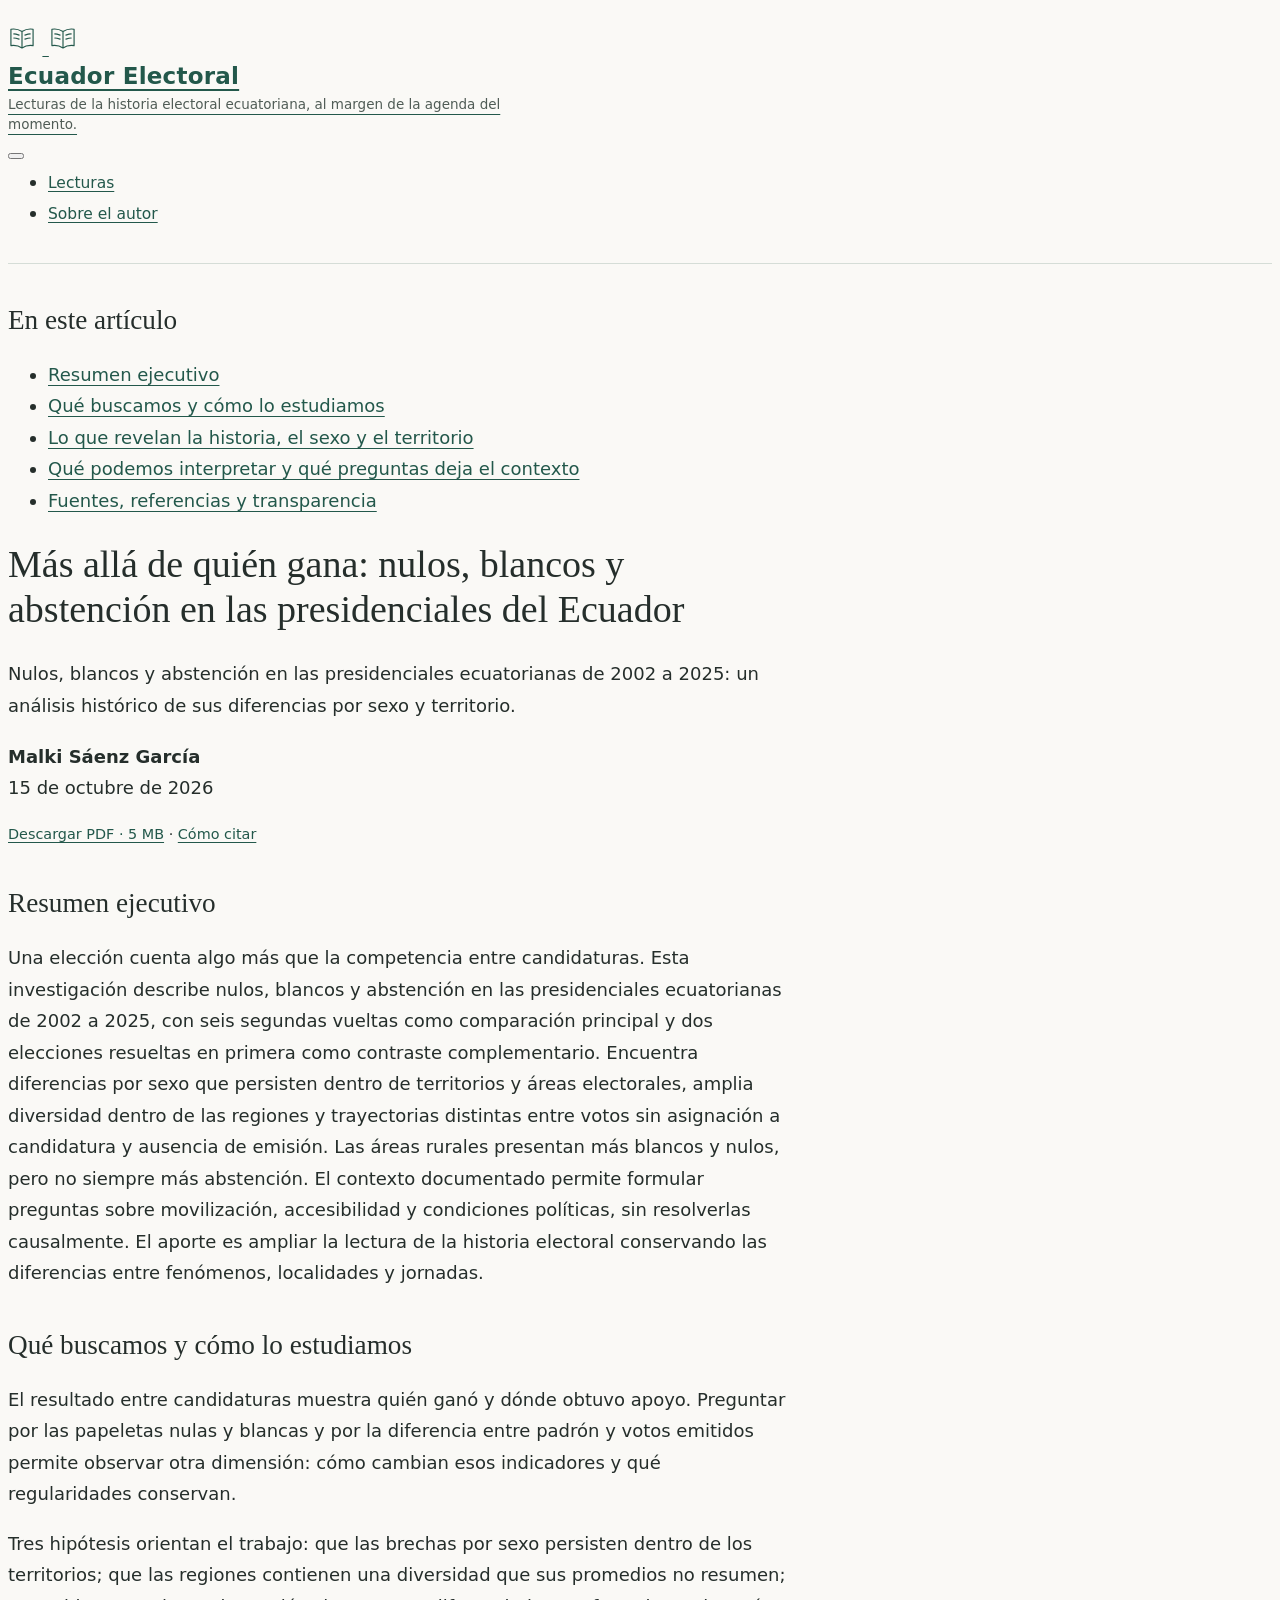
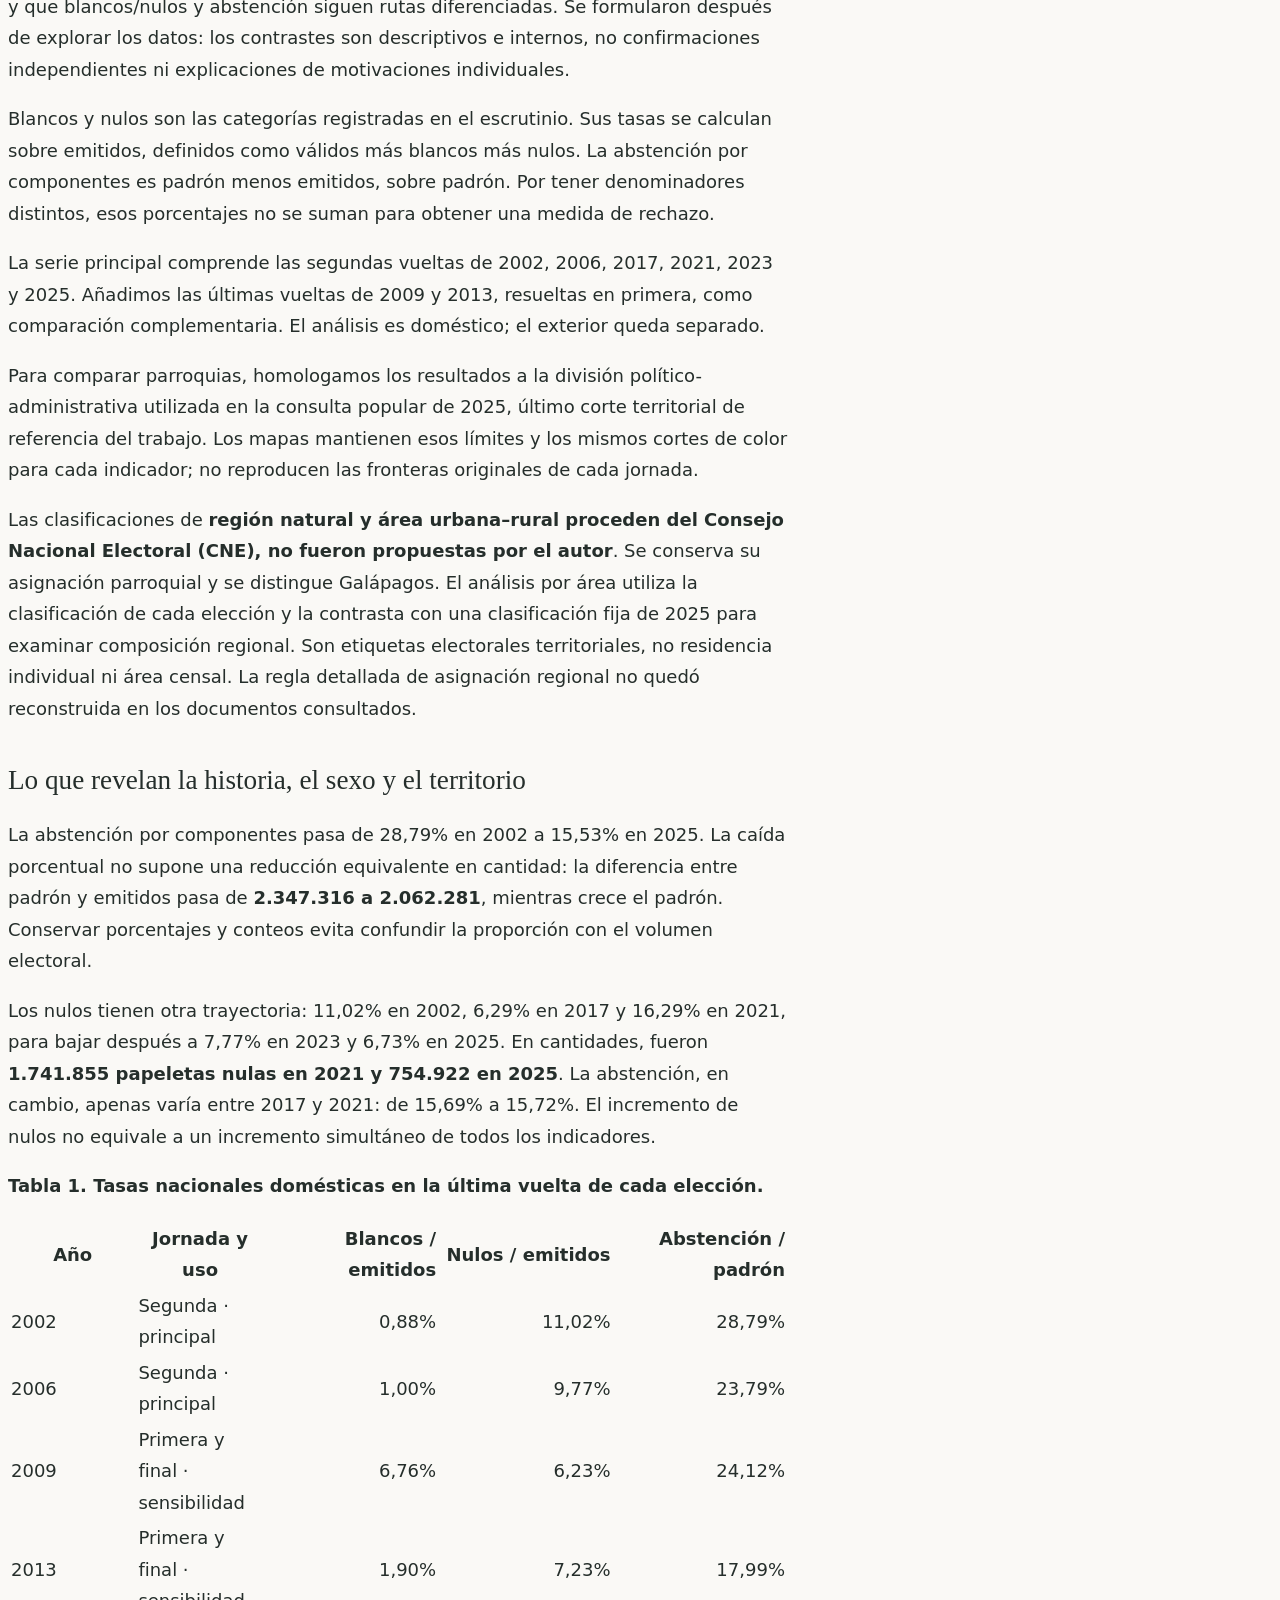
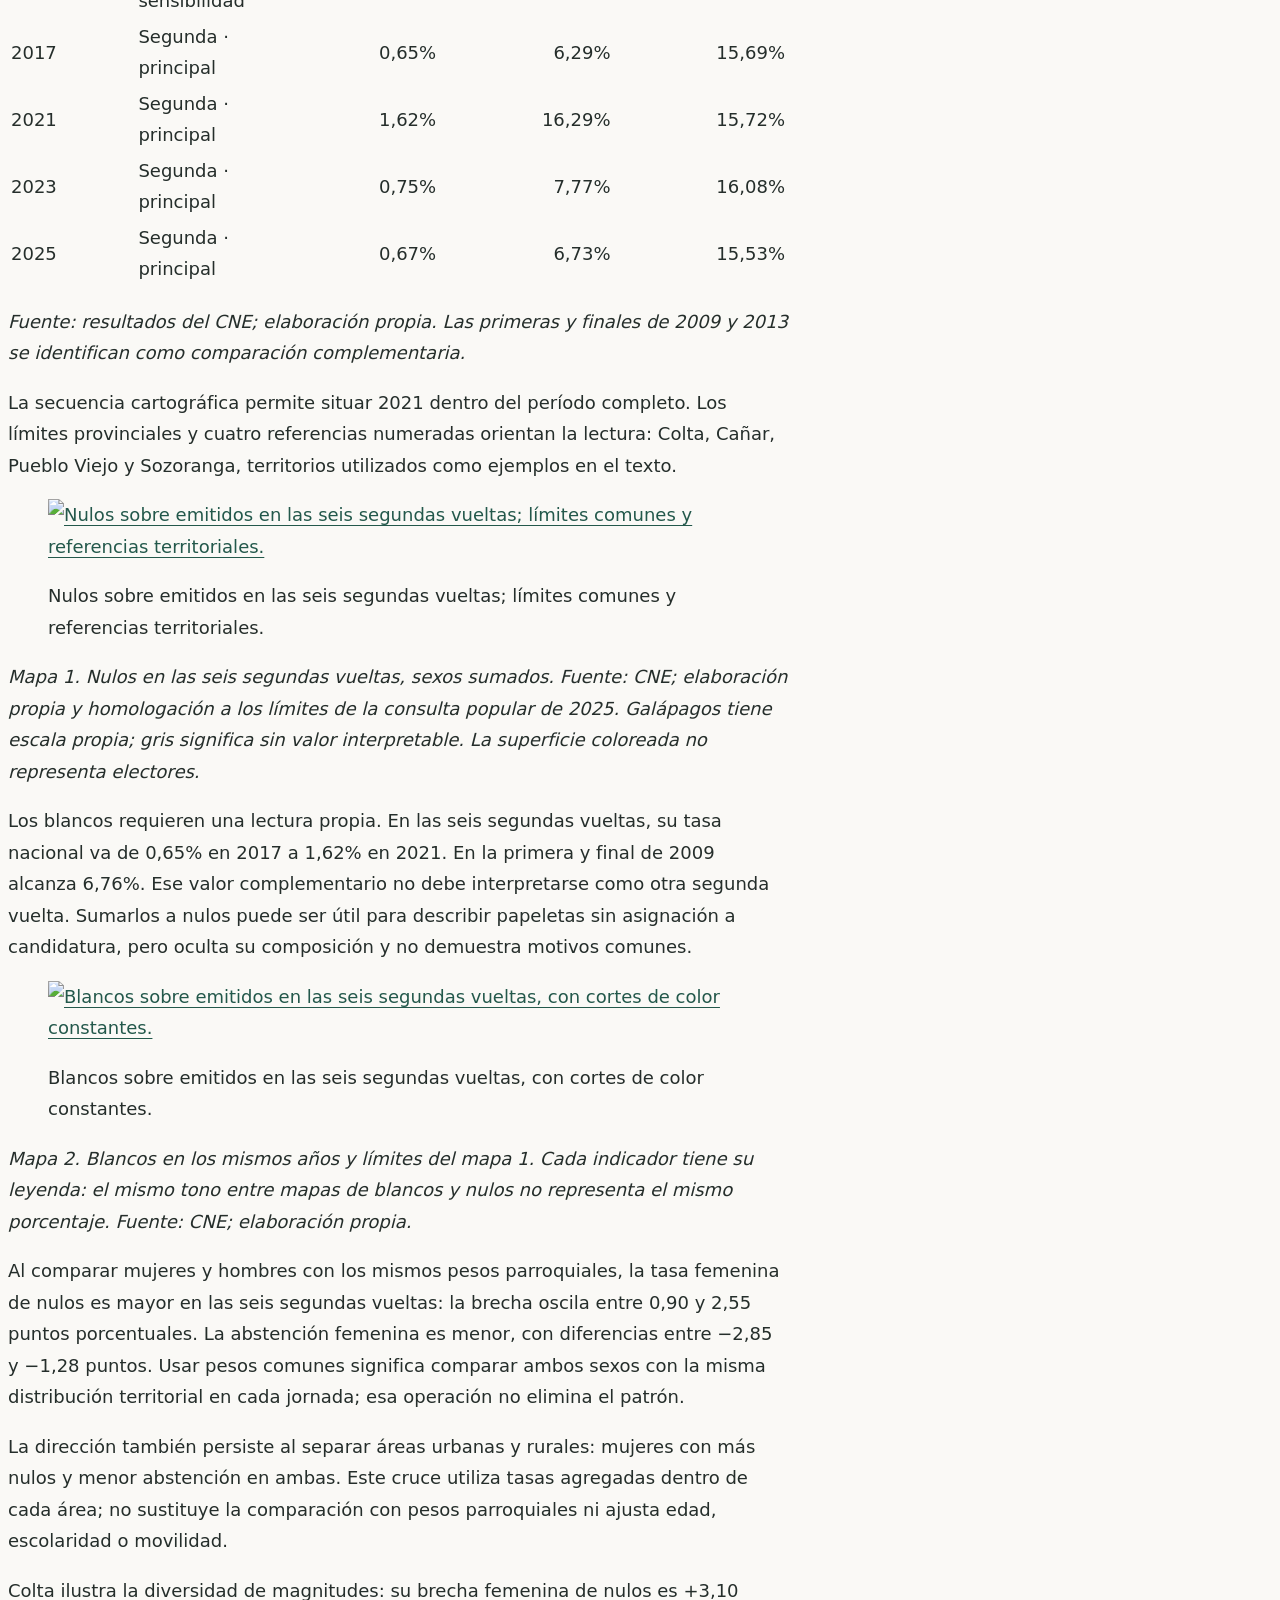
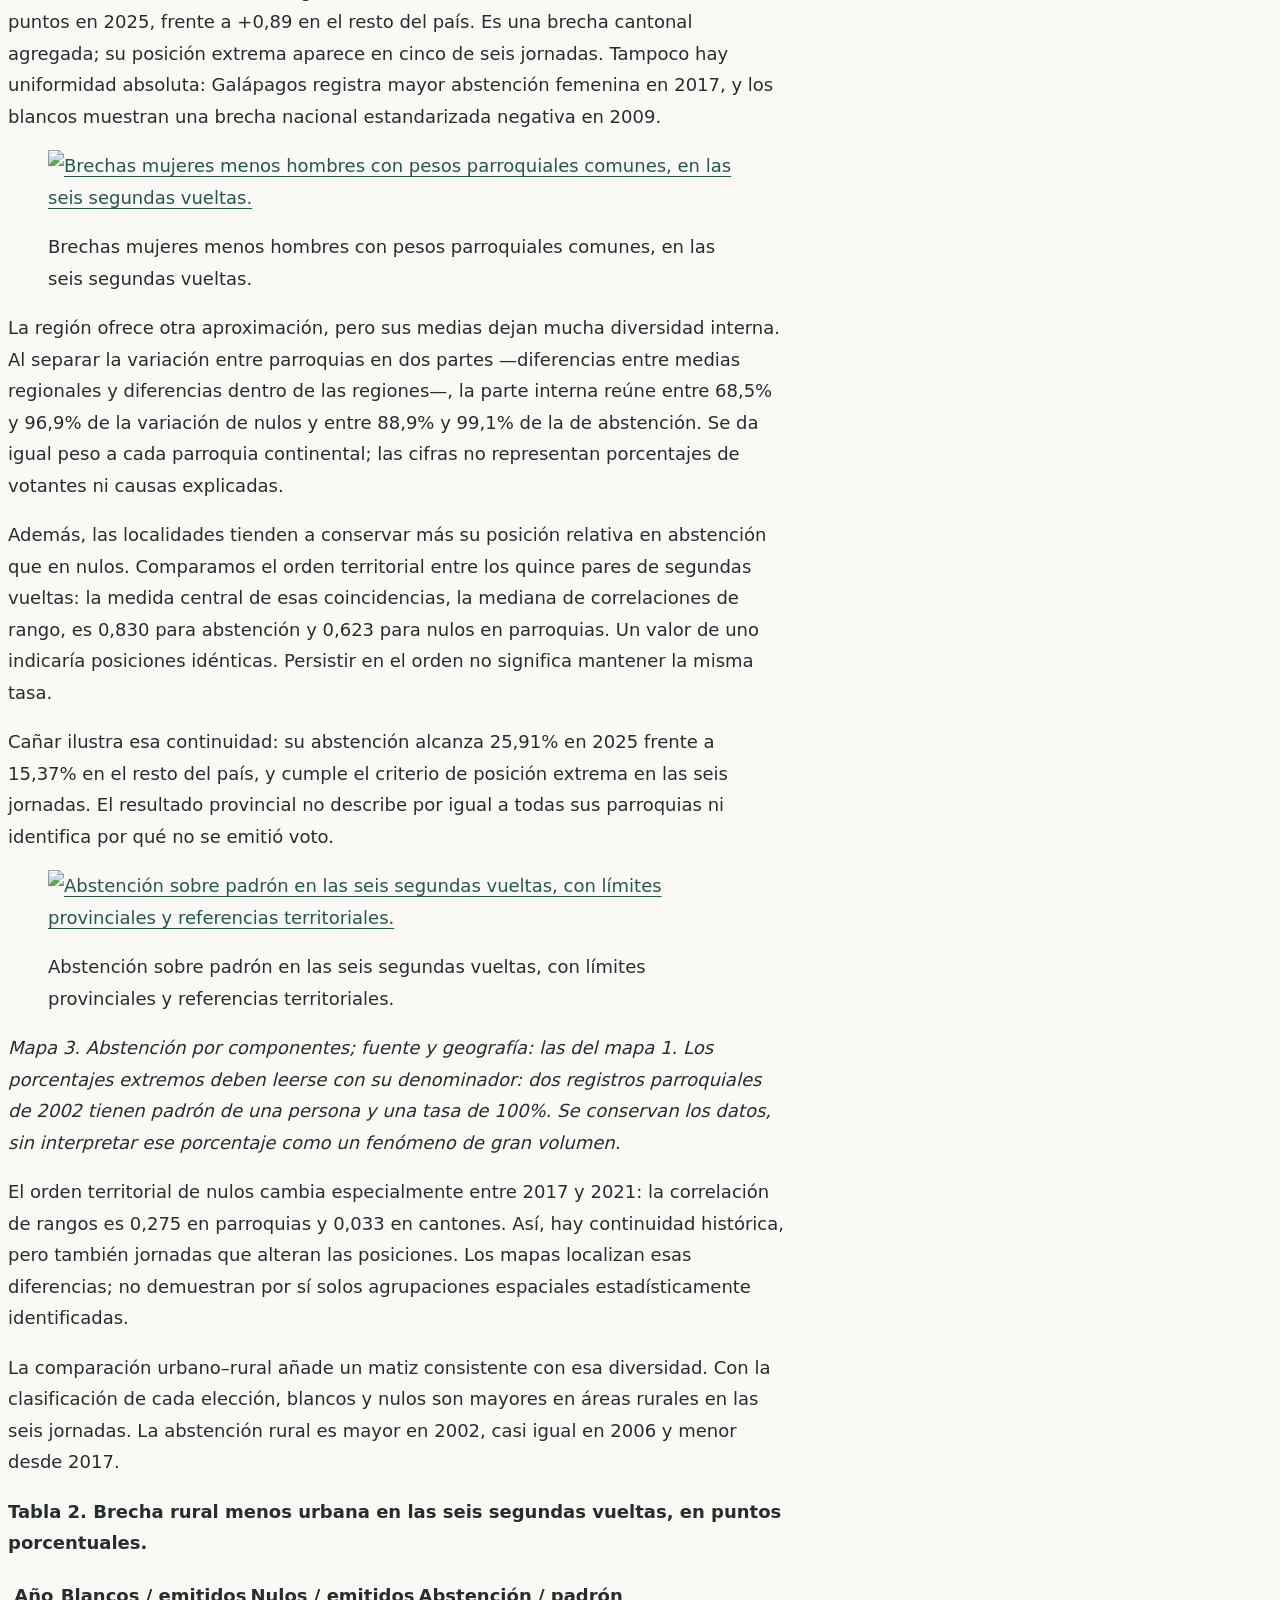
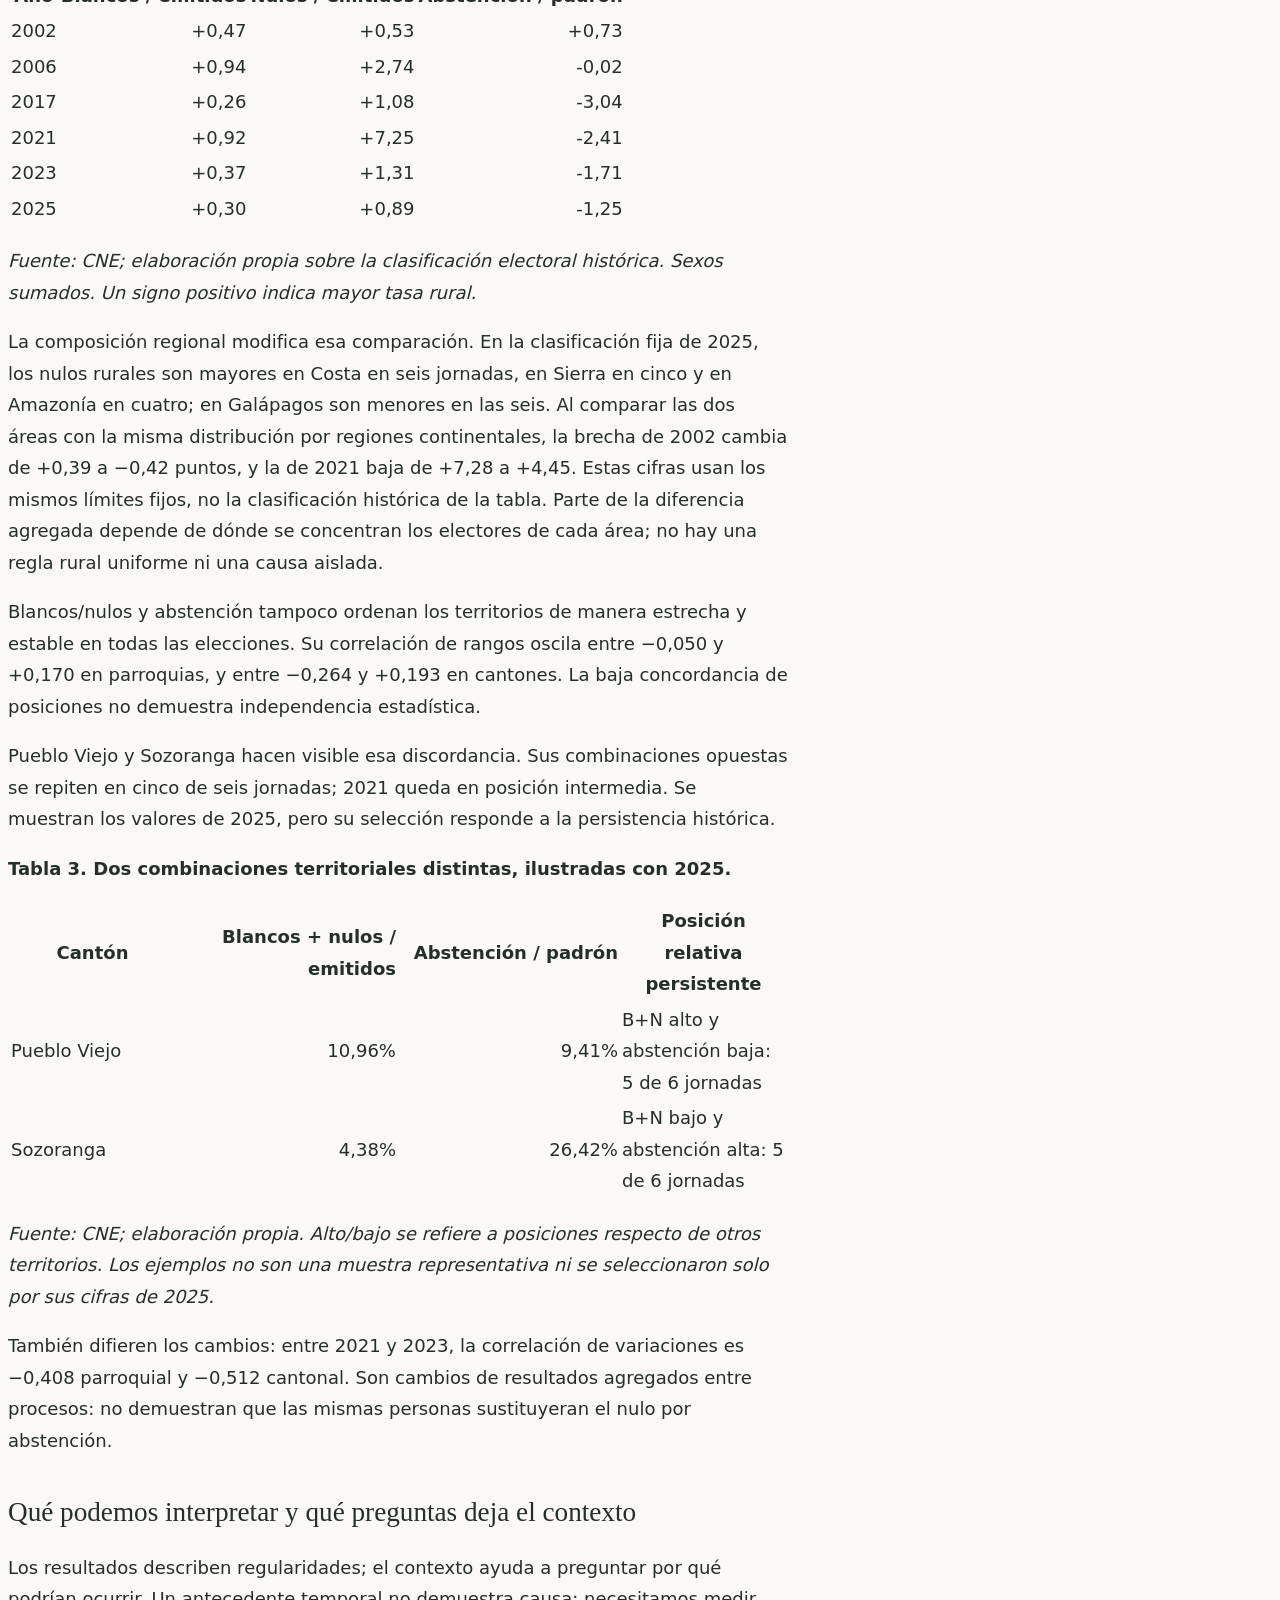
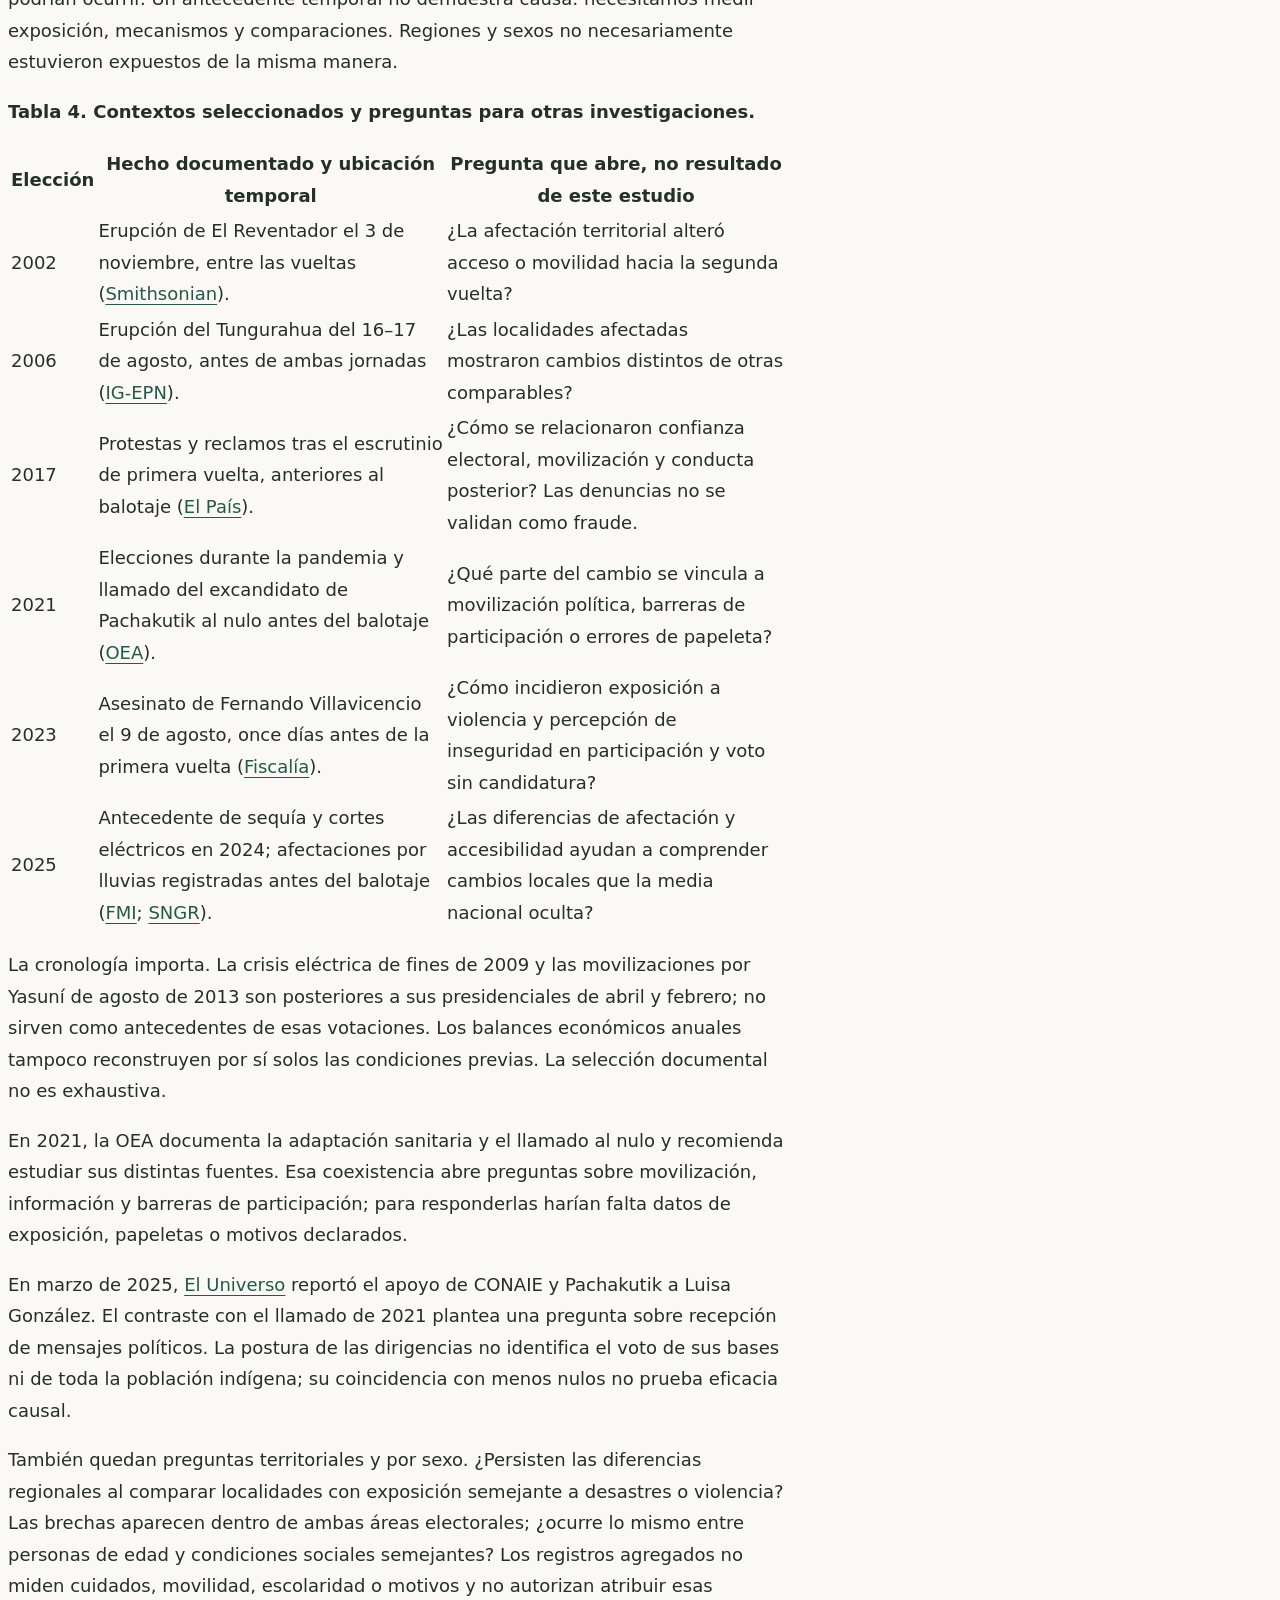
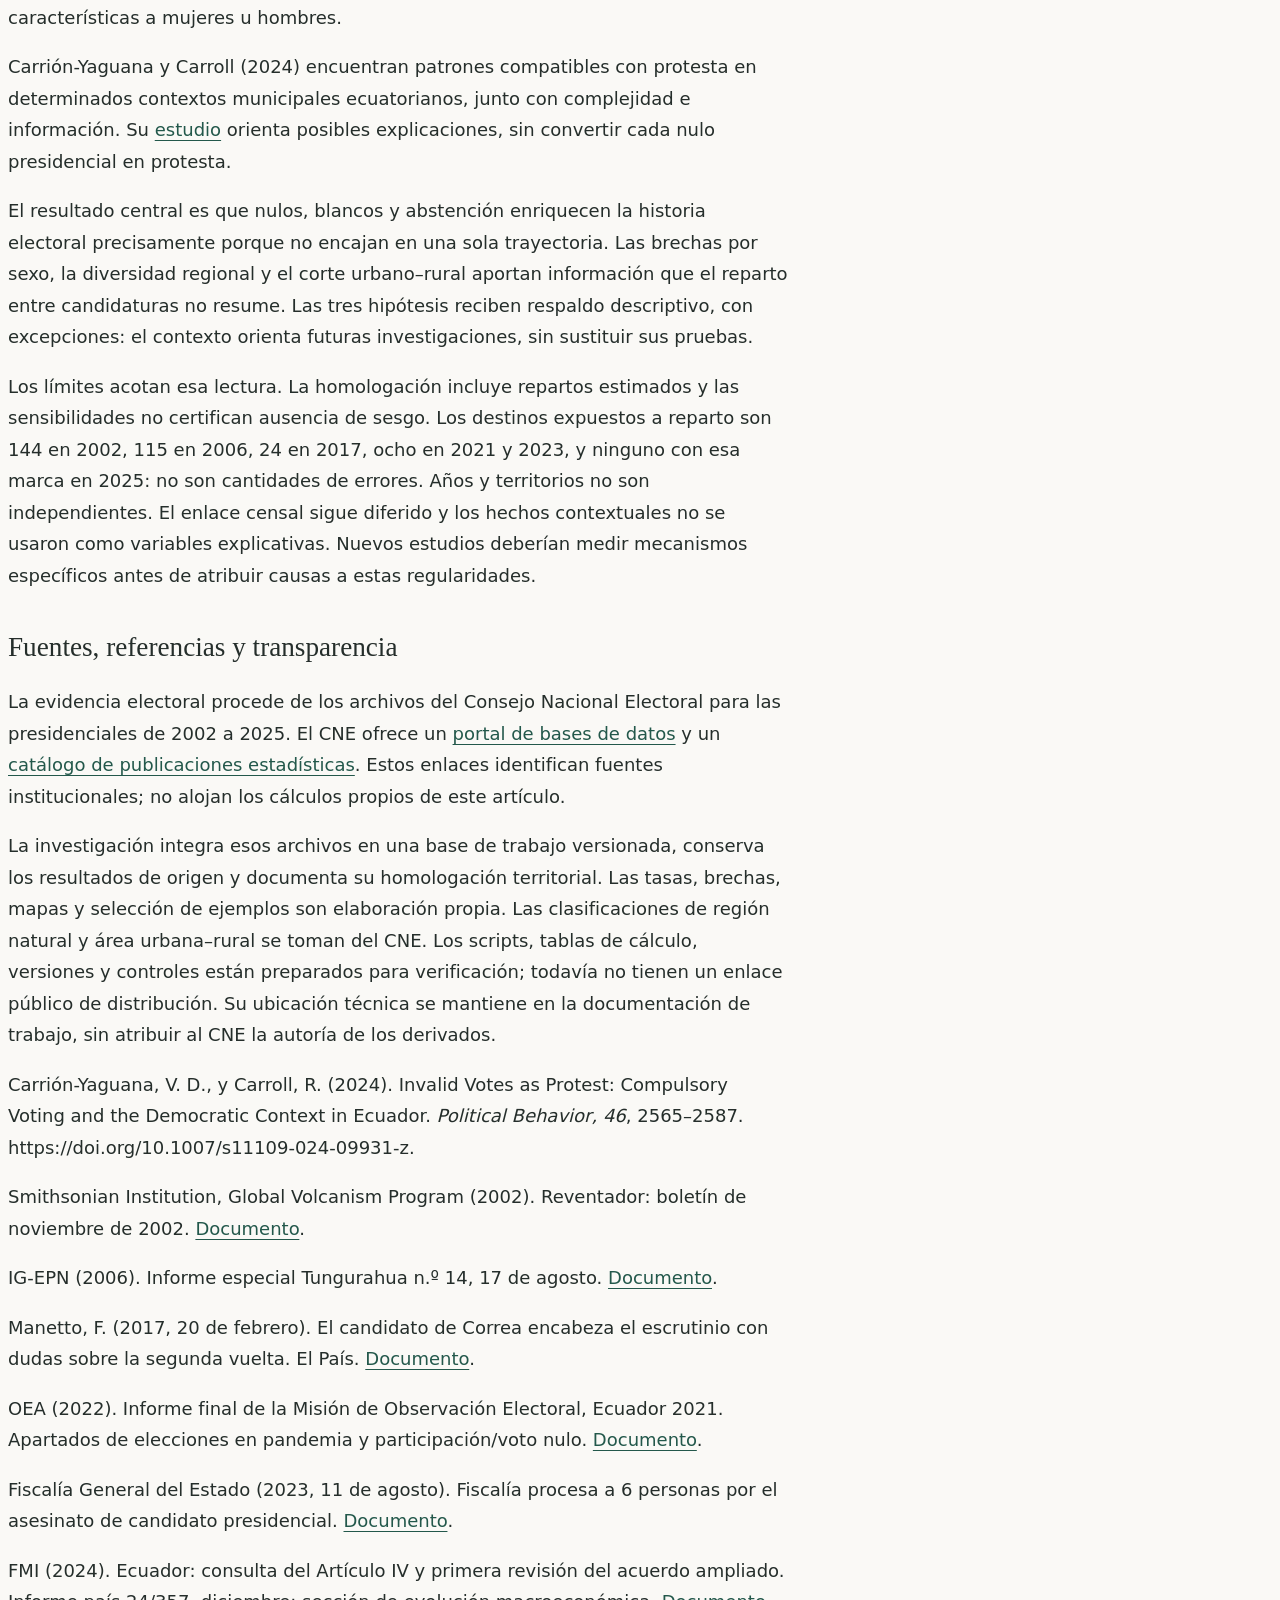
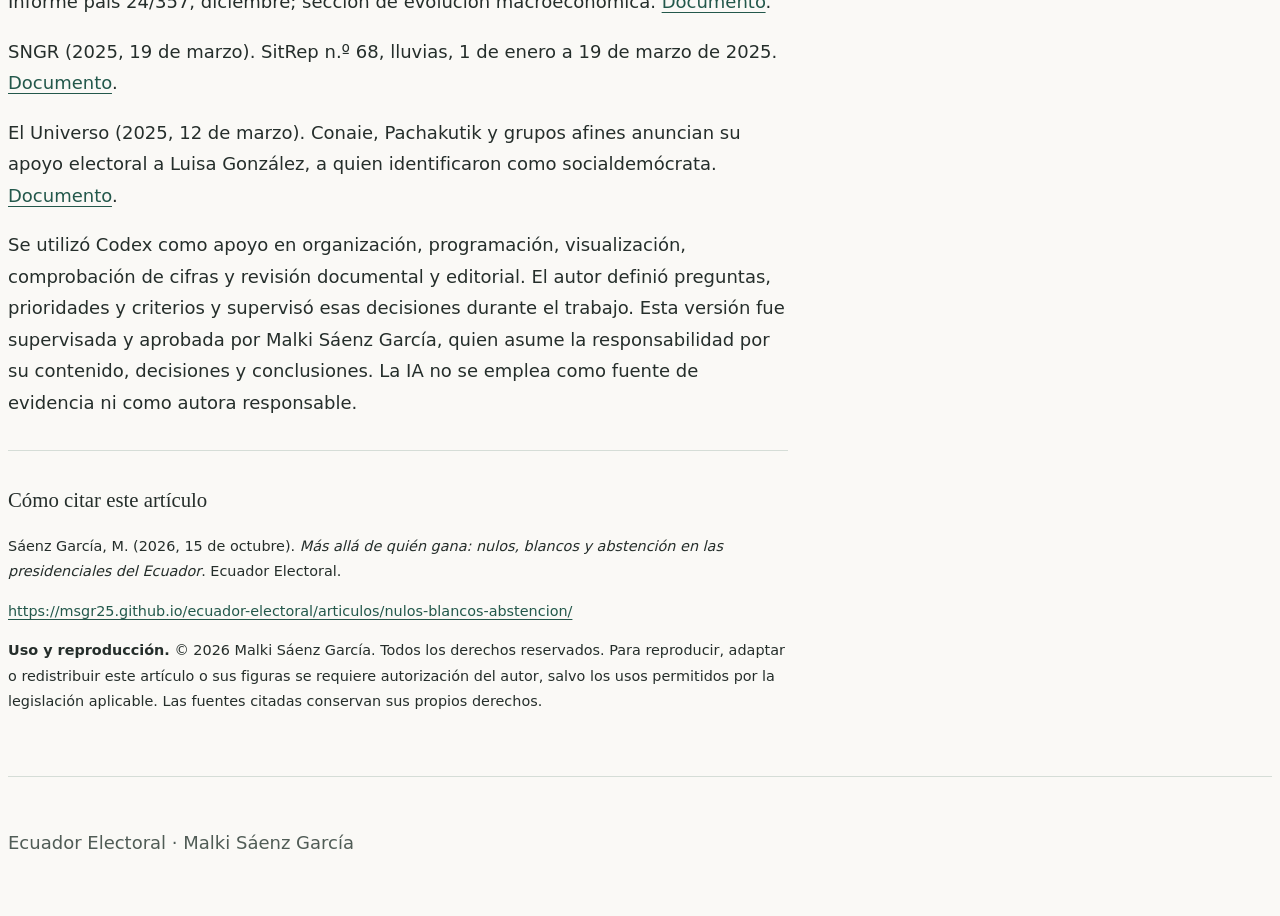
==== articulos/nulos-blancos-abstencion/index.html @ 844f5f0d "Add files via upload" ====
<!DOCTYPE html>
<html xmlns="http://www.w3.org/1999/xhtml" lang="es" xml:lang="es"><head>

<meta charset="utf-8">
<meta name="generator" content="quarto-1.10.18">

<meta name="viewport" content="width=device-width, initial-scale=1.0, user-scalable=yes">

<meta name="description" content="Nulos, blancos y abstención en las presidenciales ecuatorianas de 2002 a 2025: un análisis histórico de sus diferencias por sexo y territorio.">

<title>Más allá de quién gana: nulos, blancos y abstención en las presidenciales del Ecuador – Ecuador Electoral</title>
<style>
/* Default styles provided by pandoc.
** See https://pandoc.org/MANUAL.html#variables-for-html for config info.
*/
span.smallcaps{font-variant: small-caps;}
div.columns{display: flex; gap: 1.5em;}
div.column{flex: auto;}
@media screen {
div.columns{gap: min(4vw, 1.5em);}
div.column{overflow-x: auto;}
}
div.hanging-indent{margin-left: 1.5em; text-indent: -1.5em;}
ul.task-list{list-style: none;}
ul.task-list li input[type="checkbox"] {
  width: 0.8em;
  margin: 0 0.8em 0.2em -1em; /* quarto-specific, see https://github.com/quarto-dev/quarto-cli/issues/4556 */ 
  vertical-align: middle;
}
</style>


<script src="../../site_libs/quarto-nav/quarto-nav.js"></script>
<script src="../../site_libs/quarto-nav/headroom.min.js"></script>
<script src="../../site_libs/clipboard/clipboard.min.js"></script>
<script src="../../site_libs/quarto-html/quarto.js" type="module"></script>
<script src="../../site_libs/quarto-html/tabsets/tabsets.js" type="module"></script>
<script src="../../site_libs/quarto-html/popper.min.js"></script>
<script src="../../site_libs/quarto-html/tippy.umd.min.js"></script>
<script src="../../site_libs/quarto-html/anchor.min.js"></script>
<link href="../../site_libs/quarto-html/tippy.css" rel="stylesheet">
<link href="../../site_libs/quarto-html/quarto-syntax-highlighting-64a204ab8560d761af7679ceaba22944.css" rel="stylesheet" id="quarto-text-highlighting-styles">
<script src="../../site_libs/bootstrap/bootstrap.min.js"></script>
<link href="../../site_libs/bootstrap/bootstrap-icons.css" rel="stylesheet">
<link href="../../site_libs/bootstrap/bootstrap-bf55c61db8fc2e05fc0836da2161ec84.min.css" rel="stylesheet" append-hash="true" id="quarto-bootstrap" data-mode="light">
<script src="../../site_libs/quarto-contrib/glightbox/glightbox.min.js"></script>
<link href="../../site_libs/quarto-contrib/glightbox/glightbox.min.css" rel="stylesheet">
<link href="../../site_libs/quarto-contrib/glightbox/lightbox.css" rel="stylesheet">
<script id="quarto-search-options" type="application/json">{
  "language": {
    "search-no-results-text": "No se han encontrado resultados",
    "search-matching-documents-text": "documentos encontrados",
    "search-copy-link-title": "Copiar el enlace en la búsqueda",
    "search-hide-matches-text": "Ocultar resultados adicionales",
    "search-more-match-text": "resultado adicional en este documento",
    "search-more-matches-text": "resultados adicionales en este documento",
    "search-clear-button-title": "Borrar",
    "search-text-placeholder": "",
    "search-detached-cancel-button-title": "Cancelar",
    "search-submit-button-title": "Enviar",
    "search-label": "Buscar"
  }
}</script>


<link rel="stylesheet" href="../../estilos.css">
<meta property="og:title" content="Más allá de quién gana: nulos, blancos y abstención en las presidenciales del Ecuador – Ecuador Electoral">
<meta property="og:description" content="Nulos, blancos y abstención en las presidenciales ecuatorianas de 2002 a 2025: un análisis histórico de sus diferencias por sexo y territorio.">
<meta property="og:image" content="https://msgr25.github.io/ecuador-electoral//assets/articulo-nulos-blancos-abstencion.png">
<meta property="og:site_name" content="Ecuador Electoral">
<meta property="og:image:height" content="630">
<meta property="og:image:width" content="1200">
<meta property="og:image:alt" content="Más allá de quién gana: nulos, blancos y abstención en las presidenciales del Ecuador. Malki Sáenz García, 15 de octubre de 2026.">
<meta name="twitter:title" content="Más allá de quién gana: nulos, blancos y abstención en las presidenciales del Ecuador – Ecuador Electoral">
<meta name="twitter:description" content="Nulos, blancos y abstención en las presidenciales ecuatorianas de 2002 a 2025: un análisis histórico de sus diferencias por sexo y territorio.">
<meta name="twitter:image" content="https://msgr25.github.io/ecuador-electoral//assets/articulo-nulos-blancos-abstencion.png">
<meta name="twitter:image-height" content="630">
<meta name="twitter:image-width" content="1200">
<meta name="twitter:image:alt" content="Más allá de quién gana: nulos, blancos y abstención en las presidenciales del Ecuador. Malki Sáenz García, 15 de octubre de 2026.">
<meta name="twitter:card" content="summary_large_image">
</head>

<body class="nav-fixed articulo-electoral quarto-light">

<div id="quarto-search-results"></div>
  <header id="quarto-header" class="headroom fixed-top">
    <nav class="navbar navbar-expand-lg " data-bs-theme="dark">
      <div class="navbar-container container-fluid">
      <div class="navbar-brand-container mx-auto">
    <a href="../../index.html" class="navbar-brand navbar-brand-logo">
    <img src="../../assets/simbolo-paginas.svg" alt="Páginas abiertas" class="navbar-logo light-content">
    <img src="../../assets/simbolo-paginas.svg" alt="Páginas abiertas" class="navbar-logo dark-content">
    </a>
    <a class="navbar-brand" href="../../index.html">
    <span class="navbar-title">Ecuador Electoral<span class="lema-sitio">Lecturas de la historia electoral ecuatoriana, al margen de la agenda del momento.</span></span>
    </a>
  </div>
          <button class="navbar-toggler" type="button" data-bs-toggle="collapse" data-bs-target="#navbarCollapse" aria-controls="navbarCollapse" role="menu" aria-expanded="false" aria-label="Navegación de palanca" onclick="if (window.quartoToggleHeadroom) { window.quartoToggleHeadroom(); }">
  <span class="navbar-toggler-icon"></span>
</button>
          <div class="collapse navbar-collapse" id="navbarCollapse">
            <ul class="navbar-nav navbar-nav-scroll ms-auto">
  <li class="nav-item">
    <a class="nav-link" href="../../index.html"> 
<span class="menu-text">Lecturas</span></a>
  </li>  
  <li class="nav-item">
    <a class="nav-link" href="../../sobre.html"> 
<span class="menu-text">Sobre el autor</span></a>
  </li>  
</ul>
          </div> <!-- /navcollapse -->
            <div class="quarto-navbar-tools">
</div>
      </div> <!-- /container-fluid -->
    </nav>
</header>
<!-- content -->
<div id="quarto-content" class="quarto-container page-columns page-rows-contents page-layout-article page-navbar">
<!-- sidebar -->
<!-- margin-sidebar -->
    <div id="quarto-margin-sidebar" class="sidebar margin-sidebar">
        <nav id="TOC" role="doc-toc" class="toc-active">
    <h2 id="toc-title">En este artículo</h2>
   
  <ul>
  <li><a href="#resumen-ejecutivo" id="toc-resumen-ejecutivo" class="nav-link active" data-scroll-target="#resumen-ejecutivo">Resumen ejecutivo</a></li>
  <li><a href="#qué-buscamos-y-cómo-lo-estudiamos" id="toc-qué-buscamos-y-cómo-lo-estudiamos" class="nav-link" data-scroll-target="#qué-buscamos-y-cómo-lo-estudiamos">Qué buscamos y cómo lo estudiamos</a></li>
  <li><a href="#lo-que-revelan-la-historia-el-sexo-y-el-territorio" id="toc-lo-que-revelan-la-historia-el-sexo-y-el-territorio" class="nav-link" data-scroll-target="#lo-que-revelan-la-historia-el-sexo-y-el-territorio">Lo que revelan la historia, el sexo y el territorio</a></li>
  <li><a href="#qué-podemos-interpretar-y-qué-preguntas-deja-el-contexto" id="toc-qué-podemos-interpretar-y-qué-preguntas-deja-el-contexto" class="nav-link" data-scroll-target="#qué-podemos-interpretar-y-qué-preguntas-deja-el-contexto">Qué podemos interpretar y qué preguntas deja el contexto</a></li>
  <li><a href="#fuentes-referencias-y-transparencia" id="toc-fuentes-referencias-y-transparencia" class="nav-link" data-scroll-target="#fuentes-referencias-y-transparencia">Fuentes, referencias y transparencia</a></li>
  </ul>
</nav>
    </div>
<!-- main -->
<main class="content" id="quarto-document-content">

<header id="title-block-header" class="quarto-title-block default">
<div class="quarto-title">
<h1 class="title">Más allá de quién gana: nulos, blancos y abstención en las presidenciales del Ecuador</h1>
</div>

<div>
  <div class="description">
    Nulos, blancos y abstención en las presidenciales ecuatorianas de 2002 a 2025: un análisis histórico de sus diferencias por sexo y territorio.
  </div>
</div>


<div class="quarto-title-meta">

    
  
    
  </div>
  


</header>


<p><strong>Malki Sáenz García</strong><br>
15 de octubre de 2026</p>
<div class="herramientas-lectura">
<p><a href="Articulo_Malki_Saenz_Garcia_2026.pdf" download="Articulo_Malki_Saenz_Garcia_2026.pdf">Descargar PDF · 5 MB</a> · <a href="#como-citar">Cómo citar</a></p>
</div>
<section id="resumen-ejecutivo" class="level2">
<h2 class="anchored" data-anchor-id="resumen-ejecutivo">Resumen ejecutivo</h2>
<p>Una elección cuenta algo más que la competencia entre candidaturas. Esta investigación describe nulos, blancos y abstención en las presidenciales ecuatorianas de 2002 a 2025, con seis segundas vueltas como comparación principal y dos elecciones resueltas en primera como contraste complementario. Encuentra diferencias por sexo que persisten dentro de territorios y áreas electorales, amplia diversidad dentro de las regiones y trayectorias distintas entre votos sin asignación a candidatura y ausencia de emisión. Las áreas rurales presentan más blancos y nulos, pero no siempre más abstención. El contexto documentado permite formular preguntas sobre movilización, accesibilidad y condiciones políticas, sin resolverlas causalmente. El aporte es ampliar la lectura de la historia electoral conservando las diferencias entre fenómenos, localidades y jornadas.</p>
</section>
<section id="qué-buscamos-y-cómo-lo-estudiamos" class="level2">
<h2 class="anchored" data-anchor-id="qué-buscamos-y-cómo-lo-estudiamos">Qué buscamos y cómo lo estudiamos</h2>
<p>El resultado entre candidaturas muestra quién ganó y dónde obtuvo apoyo. Preguntar por las papeletas nulas y blancas y por la diferencia entre padrón y votos emitidos permite observar otra dimensión: cómo cambian esos indicadores y qué regularidades conservan.</p>
<p>Tres hipótesis orientan el trabajo: que las brechas por sexo persisten dentro de los territorios; que las regiones contienen una diversidad que sus promedios no resumen; y que blancos/nulos y abstención siguen rutas diferenciadas. Se formularon después de explorar los datos: los contrastes son descriptivos e internos, no confirmaciones independientes ni explicaciones de motivaciones individuales.</p>
<p>Blancos y nulos son las categorías registradas en el escrutinio. Sus tasas se calculan sobre emitidos, definidos como válidos más blancos más nulos. La abstención por componentes es padrón menos emitidos, sobre padrón. Por tener denominadores distintos, esos porcentajes no se suman para obtener una medida de rechazo.</p>
<p>La serie principal comprende las segundas vueltas de 2002, 2006, 2017, 2021, 2023 y 2025. Añadimos las últimas vueltas de 2009 y 2013, resueltas en primera, como comparación complementaria. El análisis es doméstico; el exterior queda separado.</p>
<p>Para comparar parroquias, homologamos los resultados a la división político-administrativa utilizada en la consulta popular de 2025, último corte territorial de referencia del trabajo. Los mapas mantienen esos límites y los mismos cortes de color para cada indicador; no reproducen las fronteras originales de cada jornada.</p>
<p>Las clasificaciones de <strong>región natural y área urbana–rural proceden del Consejo Nacional Electoral (CNE), no fueron propuestas por el autor</strong>. Se conserva su asignación parroquial y se distingue Galápagos. El análisis por área utiliza la clasificación de cada elección y la contrasta con una clasificación fija de 2025 para examinar composición regional. Son etiquetas electorales territoriales, no residencia individual ni área censal. La regla detallada de asignación regional no quedó reconstruida en los documentos consultados.</p>
</section>
<section id="lo-que-revelan-la-historia-el-sexo-y-el-territorio" class="level2">
<h2 class="anchored" data-anchor-id="lo-que-revelan-la-historia-el-sexo-y-el-territorio">Lo que revelan la historia, el sexo y el territorio</h2>
<p>La abstención por componentes pasa de 28,79% en 2002 a 15,53% en 2025. La caída porcentual no supone una reducción equivalente en cantidad: la diferencia entre padrón y emitidos pasa de <strong>2.347.316 a 2.062.281</strong>, mientras crece el padrón. Conservar porcentajes y conteos evita confundir la proporción con el volumen electoral.</p>
<p>Los nulos tienen otra trayectoria: 11,02% en 2002, 6,29% en 2017 y 16,29% en 2021, para bajar después a 7,77% en 2023 y 6,73% en 2025. En cantidades, fueron <strong>1.741.855 papeletas nulas en 2021 y 754.922 en 2025</strong>. La abstención, en cambio, apenas varía entre 2017 y 2021: de 15,69% a 15,72%. El incremento de nulos no equivale a un incremento simultáneo de todos los indicadores.</p>
<p><strong>Tabla 1. Tasas nacionales domésticas en la última vuelta de cada elección.</strong></p>
<table class="caption-top table">
<colgroup>
<col style="width: 16%">
<col style="width: 16%">
<col style="width: 22%">
<col style="width: 22%">
<col style="width: 22%">
</colgroup>
<thead>
<tr class="header">
<th>Año</th>
<th>Jornada y uso</th>
<th style="text-align: right;">Blancos / emitidos</th>
<th style="text-align: right;">Nulos / emitidos</th>
<th style="text-align: right;">Abstención / padrón</th>
</tr>
</thead>
<tbody>
<tr class="odd">
<td>2002</td>
<td>Segunda · principal</td>
<td style="text-align: right;">0,88%</td>
<td style="text-align: right;">11,02%</td>
<td style="text-align: right;">28,79%</td>
</tr>
<tr class="even">
<td>2006</td>
<td>Segunda · principal</td>
<td style="text-align: right;">1,00%</td>
<td style="text-align: right;">9,77%</td>
<td style="text-align: right;">23,79%</td>
</tr>
<tr class="odd">
<td>2009</td>
<td>Primera y final · sensibilidad</td>
<td style="text-align: right;">6,76%</td>
<td style="text-align: right;">6,23%</td>
<td style="text-align: right;">24,12%</td>
</tr>
<tr class="even">
<td>2013</td>
<td>Primera y final · sensibilidad</td>
<td style="text-align: right;">1,90%</td>
<td style="text-align: right;">7,23%</td>
<td style="text-align: right;">17,99%</td>
</tr>
<tr class="odd">
<td>2017</td>
<td>Segunda · principal</td>
<td style="text-align: right;">0,65%</td>
<td style="text-align: right;">6,29%</td>
<td style="text-align: right;">15,69%</td>
</tr>
<tr class="even">
<td>2021</td>
<td>Segunda · principal</td>
<td style="text-align: right;">1,62%</td>
<td style="text-align: right;">16,29%</td>
<td style="text-align: right;">15,72%</td>
</tr>
<tr class="odd">
<td>2023</td>
<td>Segunda · principal</td>
<td style="text-align: right;">0,75%</td>
<td style="text-align: right;">7,77%</td>
<td style="text-align: right;">16,08%</td>
</tr>
<tr class="even">
<td>2025</td>
<td>Segunda · principal</td>
<td style="text-align: right;">0,67%</td>
<td style="text-align: right;">6,73%</td>
<td style="text-align: right;">15,53%</td>
</tr>
</tbody>
</table>
<p><em>Fuente: resultados del CNE; elaboración propia. Las primeras y finales de 2009 y 2013 se identifican como comparación complementaria.</em></p>
<p>La secuencia cartográfica permite situar 2021 dentro del período completo. Los límites provinciales y cuatro referencias numeradas orientan la lectura: Colta, Cañar, Pueblo Viejo y Sozoranga, territorios utilizados como ejemplos en el texto.</p>
<div class="quarto-figure quarto-figure-center">
<figure class="figure">
<p><a href="figuras/nulos_seis_segundas.png" class="lightbox" data-gallery="quarto-lightbox-gallery-1" title="Nulos sobre emitidos en las seis segundas vueltas; límites comunes y referencias territoriales."><img src="figuras/nulos_seis_segundas.png" class="img-fluid figure-img" alt="Nulos sobre emitidos en las seis segundas vueltas; límites comunes y referencias territoriales."></a></p>
<figcaption>Nulos sobre emitidos en las seis segundas vueltas; límites comunes y referencias territoriales.</figcaption>
</figure>
</div>
<p><em>Mapa 1. Nulos en las seis segundas vueltas, sexos sumados. Fuente: CNE; elaboración propia y homologación a los límites de la consulta popular de 2025. Galápagos tiene escala propia; gris significa sin valor interpretable. La superficie coloreada no representa electores.</em></p>
<p>Los blancos requieren una lectura propia. En las seis segundas vueltas, su tasa nacional va de 0,65% en 2017 a 1,62% en 2021. En la primera y final de 2009 alcanza 6,76%. Ese valor complementario no debe interpretarse como otra segunda vuelta. Sumarlos a nulos puede ser útil para describir papeletas sin asignación a candidatura, pero oculta su composición y no demuestra motivos comunes.</p>
<div class="quarto-figure quarto-figure-center">
<figure class="figure">
<p><a href="figuras/blancos_seis_segundas.png" class="lightbox" data-gallery="quarto-lightbox-gallery-2" title="Blancos sobre emitidos en las seis segundas vueltas, con cortes de color constantes."><img src="figuras/blancos_seis_segundas.png" class="img-fluid figure-img" alt="Blancos sobre emitidos en las seis segundas vueltas, con cortes de color constantes."></a></p>
<figcaption>Blancos sobre emitidos en las seis segundas vueltas, con cortes de color constantes.</figcaption>
</figure>
</div>
<p><em>Mapa 2. Blancos en los mismos años y límites del mapa 1. Cada indicador tiene su leyenda: el mismo tono entre mapas de blancos y nulos no representa el mismo porcentaje. Fuente: CNE; elaboración propia.</em></p>
<p>Al comparar mujeres y hombres con los mismos pesos parroquiales, la tasa femenina de nulos es mayor en las seis segundas vueltas: la brecha oscila entre 0,90 y 2,55 puntos porcentuales. La abstención femenina es menor, con diferencias entre −2,85 y −1,28 puntos. Usar pesos comunes significa comparar ambos sexos con la misma distribución territorial en cada jornada; esa operación no elimina el patrón.</p>
<p>La dirección también persiste al separar áreas urbanas y rurales: mujeres con más nulos y menor abstención en ambas. Este cruce utiliza tasas agregadas dentro de cada área; no sustituye la comparación con pesos parroquiales ni ajusta edad, escolaridad o movilidad.</p>
<p>Colta ilustra la diversidad de magnitudes: su brecha femenina de nulos es +3,10 puntos en 2025, frente a +0,89 en el resto del país. Es una brecha cantonal agregada; su posición extrema aparece en cinco de seis jornadas. Tampoco hay uniformidad absoluta: Galápagos registra mayor abstención femenina en 2017, y los blancos muestran una brecha nacional estandarizada negativa en 2009.</p>
<div class="quarto-figure quarto-figure-center">
<figure class="figure">
<p><a href="figuras/02_brechas_sexo.png" class="lightbox" data-gallery="quarto-lightbox-gallery-3" title="Brechas mujeres menos hombres con pesos parroquiales comunes, en las seis segundas vueltas."><img src="figuras/02_brechas_sexo.png" class="img-fluid figure-img" alt="Brechas mujeres menos hombres con pesos parroquiales comunes, en las seis segundas vueltas."></a></p>
<figcaption>Brechas mujeres menos hombres con pesos parroquiales comunes, en las seis segundas vueltas.</figcaption>
</figure>
</div>
<p>La región ofrece otra aproximación, pero sus medias dejan mucha diversidad interna. Al separar la variación entre parroquias en dos partes —diferencias entre medias regionales y diferencias dentro de las regiones—, la parte interna reúne entre 68,5% y 96,9% de la variación de nulos y entre 88,9% y 99,1% de la de abstención. Se da igual peso a cada parroquia continental; las cifras no representan porcentajes de votantes ni causas explicadas.</p>
<p>Además, las localidades tienden a conservar más su posición relativa en abstención que en nulos. Comparamos el orden territorial entre los quince pares de segundas vueltas: la medida central de esas coincidencias, la mediana de correlaciones de rango, es 0,830 para abstención y 0,623 para nulos en parroquias. Un valor de uno indicaría posiciones idénticas. Persistir en el orden no significa mantener la misma tasa.</p>
<p>Cañar ilustra esa continuidad: su abstención alcanza 25,91% en 2025 frente a 15,37% en el resto del país, y cumple el criterio de posición extrema en las seis jornadas. El resultado provincial no describe por igual a todas sus parroquias ni identifica por qué no se emitió voto.</p>
<div class="quarto-figure quarto-figure-center">
<figure class="figure">
<p><a href="figuras/abstencion_seis_segundas.png" class="lightbox" data-gallery="quarto-lightbox-gallery-4" title="Abstención sobre padrón en las seis segundas vueltas, con límites provinciales y referencias territoriales."><img src="figuras/abstencion_seis_segundas.png" class="img-fluid figure-img" alt="Abstención sobre padrón en las seis segundas vueltas, con límites provinciales y referencias territoriales."></a></p>
<figcaption>Abstención sobre padrón en las seis segundas vueltas, con límites provinciales y referencias territoriales.</figcaption>
</figure>
</div>
<p><em>Mapa 3. Abstención por componentes; fuente y geografía: las del mapa 1. Los porcentajes extremos deben leerse con su denominador: dos registros parroquiales de 2002 tienen padrón de una persona y una tasa de 100%. Se conservan los datos, sin interpretar ese porcentaje como un fenómeno de gran volumen.</em></p>
<p>El orden territorial de nulos cambia especialmente entre 2017 y 2021: la correlación de rangos es 0,275 en parroquias y 0,033 en cantones. Así, hay continuidad histórica, pero también jornadas que alteran las posiciones. Los mapas localizan esas diferencias; no demuestran por sí solos agrupaciones espaciales estadísticamente identificadas.</p>
<p>La comparación urbano–rural añade un matiz consistente con esa diversidad. Con la clasificación de cada elección, blancos y nulos son mayores en áreas rurales en las seis jornadas. La abstención rural es mayor en 2002, casi igual en 2006 y menor desde 2017.</p>
<p><strong>Tabla 2. Brecha rural menos urbana en las seis segundas vueltas, en puntos porcentuales.</strong></p>
<table class="caption-top table">
<thead>
<tr class="header">
<th>Año</th>
<th style="text-align: right;">Blancos / emitidos</th>
<th style="text-align: right;">Nulos / emitidos</th>
<th style="text-align: right;">Abstención / padrón</th>
</tr>
</thead>
<tbody>
<tr class="odd">
<td>2002</td>
<td style="text-align: right;">+0,47</td>
<td style="text-align: right;">+0,53</td>
<td style="text-align: right;">+0,73</td>
</tr>
<tr class="even">
<td>2006</td>
<td style="text-align: right;">+0,94</td>
<td style="text-align: right;">+2,74</td>
<td style="text-align: right;">-0,02</td>
</tr>
<tr class="odd">
<td>2017</td>
<td style="text-align: right;">+0,26</td>
<td style="text-align: right;">+1,08</td>
<td style="text-align: right;">-3,04</td>
</tr>
<tr class="even">
<td>2021</td>
<td style="text-align: right;">+0,92</td>
<td style="text-align: right;">+7,25</td>
<td style="text-align: right;">-2,41</td>
</tr>
<tr class="odd">
<td>2023</td>
<td style="text-align: right;">+0,37</td>
<td style="text-align: right;">+1,31</td>
<td style="text-align: right;">-1,71</td>
</tr>
<tr class="even">
<td>2025</td>
<td style="text-align: right;">+0,30</td>
<td style="text-align: right;">+0,89</td>
<td style="text-align: right;">-1,25</td>
</tr>
</tbody>
</table>
<p><em>Fuente: CNE; elaboración propia sobre la clasificación electoral histórica. Sexos sumados. Un signo positivo indica mayor tasa rural.</em></p>
<p>La composición regional modifica esa comparación. En la clasificación fija de 2025, los nulos rurales son mayores en Costa en seis jornadas, en Sierra en cinco y en Amazonía en cuatro; en Galápagos son menores en las seis. Al comparar las dos áreas con la misma distribución por regiones continentales, la brecha de 2002 cambia de +0,39 a −0,42 puntos, y la de 2021 baja de +7,28 a +4,45. Estas cifras usan los mismos límites fijos, no la clasificación histórica de la tabla. Parte de la diferencia agregada depende de dónde se concentran los electores de cada área; no hay una regla rural uniforme ni una causa aislada.</p>
<p>Blancos/nulos y abstención tampoco ordenan los territorios de manera estrecha y estable en todas las elecciones. Su correlación de rangos oscila entre −0,050 y +0,170 en parroquias, y entre −0,264 y +0,193 en cantones. La baja concordancia de posiciones no demuestra independencia estadística.</p>
<p>Pueblo Viejo y Sozoranga hacen visible esa discordancia. Sus combinaciones opuestas se repiten en cinco de seis jornadas; 2021 queda en posición intermedia. Se muestran los valores de 2025, pero su selección responde a la persistencia histórica.</p>
<p><strong>Tabla 3. Dos combinaciones territoriales distintas, ilustradas con 2025.</strong></p>
<table class="caption-top table">
<colgroup>
<col style="width: 21%">
<col style="width: 28%">
<col style="width: 28%">
<col style="width: 21%">
</colgroup>
<thead>
<tr class="header">
<th>Cantón</th>
<th style="text-align: right;">Blancos + nulos / emitidos</th>
<th style="text-align: right;">Abstención / padrón</th>
<th>Posición relativa persistente</th>
</tr>
</thead>
<tbody>
<tr class="odd">
<td>Pueblo Viejo</td>
<td style="text-align: right;">10,96%</td>
<td style="text-align: right;">9,41%</td>
<td>B+N alto y abstención baja: 5 de 6 jornadas</td>
</tr>
<tr class="even">
<td>Sozoranga</td>
<td style="text-align: right;">4,38%</td>
<td style="text-align: right;">26,42%</td>
<td>B+N bajo y abstención alta: 5 de 6 jornadas</td>
</tr>
</tbody>
</table>
<p><em>Fuente: CNE; elaboración propia. Alto/bajo se refiere a posiciones respecto de otros territorios. Los ejemplos no son una muestra representativa ni se seleccionaron solo por sus cifras de 2025.</em></p>
<p>También difieren los cambios: entre 2021 y 2023, la correlación de variaciones es −0,408 parroquial y −0,512 cantonal. Son cambios de resultados agregados entre procesos: no demuestran que las mismas personas sustituyeran el nulo por abstención.</p>
</section>
<section id="qué-podemos-interpretar-y-qué-preguntas-deja-el-contexto" class="level2">
<h2 class="anchored" data-anchor-id="qué-podemos-interpretar-y-qué-preguntas-deja-el-contexto">Qué podemos interpretar y qué preguntas deja el contexto</h2>
<p>Los resultados describen regularidades; el contexto ayuda a preguntar por qué podrían ocurrir. Un antecedente temporal no demuestra causa: necesitamos medir exposición, mecanismos y comparaciones. Regiones y sexos no necesariamente estuvieron expuestos de la misma manera.</p>
<p><strong>Tabla 4. Contextos seleccionados y preguntas para otras investigaciones.</strong></p>
<table class="caption-top table">
<thead>
<tr class="header">
<th>Elección</th>
<th>Hecho documentado y ubicación temporal</th>
<th>Pregunta que abre, no resultado de este estudio</th>
</tr>
</thead>
<tbody>
<tr class="odd">
<td>2002</td>
<td>Erupción de El Reventador el 3 de noviembre, entre las vueltas (<a href="https://volcano.si.edu/volcano.cfm?vn=352010&amp;vtab=Bulletin">Smithsonian</a>).</td>
<td>¿La afectación territorial alteró acceso o movilidad hacia la segunda vuelta?</td>
</tr>
<tr class="even">
<td>2006</td>
<td>Erupción del Tungurahua del 16–17 de agosto, antes de ambas jornadas (<a href="https://www.igepn.edu.ec/tungurahua-informes/tung-especiales/tung-e-2006/8811--146/file">IG-EPN</a>).</td>
<td>¿Las localidades afectadas mostraron cambios distintos de otras comparables?</td>
</tr>
<tr class="odd">
<td>2017</td>
<td>Protestas y reclamos tras el escrutinio de primera vuelta, anteriores al balotaje (<a href="https://elpais.com/internacional/2017/02/19/america/1487517563_758291.html">El País</a>).</td>
<td>¿Cómo se relacionaron confianza electoral, movilización y conducta posterior? Las denuncias no se validan como fraude.</td>
</tr>
<tr class="even">
<td>2021</td>
<td>Elecciones durante la pandemia y llamado del excandidato de Pachakutik al nulo antes del balotaje (<a href="https://scm.oas.org/pdfs/2022/CP45439SCP.pdf">OEA</a>).</td>
<td>¿Qué parte del cambio se vincula a movilización política, barreras de participación o errores de papeleta?</td>
</tr>
<tr class="odd">
<td>2023</td>
<td>Asesinato de Fernando Villavicencio el 9 de agosto, once días antes de la primera vuelta (<a href="https://www.fiscalia.gob.ec/fiscalia-procesa-a-6-personas-por-el-asesinato-de-candidato-presidencial/">Fiscalía</a>).</td>
<td>¿Cómo incidieron exposición a violencia y percepción de inseguridad en participación y voto sin candidatura?</td>
</tr>
<tr class="even">
<td>2025</td>
<td>Antecedente de sequía y cortes eléctricos en 2024; afectaciones por lluvias registradas antes del balotaje (<a href="https://www.imf.org/-/media/files/publications/cr/2024/english/1ecuea2024002-print-pdf.pdf">FMI</a>; <a href="https://www.gestionderiesgos.gob.ec/wp-content/uploads/2025/03/SitRep-No-68-Lluvias-01012025-al-19032025-12.pdf">SNGR</a>).</td>
<td>¿Las diferencias de afectación y accesibilidad ayudan a comprender cambios locales que la media nacional oculta?</td>
</tr>
</tbody>
</table>
<p>La cronología importa. La crisis eléctrica de fines de 2009 y las movilizaciones por Yasuní de agosto de 2013 son posteriores a sus presidenciales de abril y febrero; no sirven como antecedentes de esas votaciones. Los balances económicos anuales tampoco reconstruyen por sí solos las condiciones previas. La selección documental no es exhaustiva.</p>
<p>En 2021, la OEA documenta la adaptación sanitaria y el llamado al nulo y recomienda estudiar sus distintas fuentes. Esa coexistencia abre preguntas sobre movilización, información y barreras de participación; para responderlas harían falta datos de exposición, papeletas o motivos declarados.</p>
<p>En marzo de 2025, <a href="https://www.eluniverso.com/noticias/politica/elecciones-en-ecuador-2025-segunda-vuelta-conaie-pachakutik-luisa-gonzalez-daniel-noboa-leonidas-iza-movimientos-sociales-rafael-correa-nota/">El Universo</a> reportó el apoyo de CONAIE y Pachakutik a Luisa González. El contraste con el llamado de 2021 plantea una pregunta sobre recepción de mensajes políticos. La postura de las dirigencias no identifica el voto de sus bases ni de toda la población indígena; su coincidencia con menos nulos no prueba eficacia causal.</p>
<p>También quedan preguntas territoriales y por sexo. ¿Persisten las diferencias regionales al comparar localidades con exposición semejante a desastres o violencia? Las brechas aparecen dentro de ambas áreas electorales; ¿ocurre lo mismo entre personas de edad y condiciones sociales semejantes? Los registros agregados no miden cuidados, movilidad, escolaridad o motivos y no autorizan atribuir esas características a mujeres u hombres.</p>
<p>Carrión-Yaguana y Carroll (2024) encuentran patrones compatibles con protesta en determinados contextos municipales ecuatorianos, junto con complejidad e información. Su <a href="https://link.springer.com/article/10.1007/s11109-024-09931-z">estudio</a> orienta posibles explicaciones, sin convertir cada nulo presidencial en protesta.</p>
<p>El resultado central es que nulos, blancos y abstención enriquecen la historia electoral precisamente porque no encajan en una sola trayectoria. Las brechas por sexo, la diversidad regional y el corte urbano–rural aportan información que el reparto entre candidaturas no resume. Las tres hipótesis reciben respaldo descriptivo, con excepciones: el contexto orienta futuras investigaciones, sin sustituir sus pruebas.</p>
<p>Los límites acotan esa lectura. La homologación incluye repartos estimados y las sensibilidades no certifican ausencia de sesgo. Los destinos expuestos a reparto son 144 en 2002, 115 en 2006, 24 en 2017, ocho en 2021 y 2023, y ninguno con esa marca en 2025: no son cantidades de errores. Años y territorios no son independientes. El enlace censal sigue diferido y los hechos contextuales no se usaron como variables explicativas. Nuevos estudios deberían medir mecanismos específicos antes de atribuir causas a estas regularidades.</p>
<!-- FIN_CUERPO -->
</section>
<section id="fuentes-referencias-y-transparencia" class="level2">
<h2 class="anchored" data-anchor-id="fuentes-referencias-y-transparencia">Fuentes, referencias y transparencia</h2>
<p>La evidencia electoral procede de los archivos del Consejo Nacional Electoral para las presidenciales de 2002 a 2025. El CNE ofrece un <a href="https://www.cne.gob.ec/estadisticas/bases-de-datos/">portal de bases de datos</a> y un <a href="https://www.cne.gob.ec/estadisticas/publicaciones/">catálogo de publicaciones estadísticas</a>. Estos enlaces identifican fuentes institucionales; no alojan los cálculos propios de este artículo.</p>
<p>La investigación integra esos archivos en una base de trabajo versionada, conserva los resultados de origen y documenta su homologación territorial. Las tasas, brechas, mapas y selección de ejemplos son elaboración propia. Las clasificaciones de región natural y área urbana–rural se toman del CNE. Los scripts, tablas de cálculo, versiones y controles están preparados para verificación; todavía no tienen un enlace público de distribución. Su ubicación técnica se mantiene en la documentación de trabajo, sin atribuir al CNE la autoría de los derivados.</p>
<p>Carrión-Yaguana, V. D., y Carroll, R. (2024). Invalid Votes as Protest: Compulsory Voting and the Democratic Context in Ecuador. <em>Political Behavior, 46</em>, 2565–2587. https://doi.org/10.1007/s11109-024-09931-z.</p>
<p>Smithsonian Institution, Global Volcanism Program (2002). Reventador: boletín de noviembre de 2002. <a href="https://volcano.si.edu/volcano.cfm?vn=352010&amp;vtab=Bulletin">Documento</a>.</p>
<p>IG-EPN (2006). Informe especial Tungurahua n.º 14, 17 de agosto. <a href="https://www.igepn.edu.ec/tungurahua-informes/tung-especiales/tung-e-2006/8811--146/file">Documento</a>.</p>
<p>Manetto, F. (2017, 20 de febrero). El candidato de Correa encabeza el escrutinio con dudas sobre la segunda vuelta. El País. <a href="https://elpais.com/internacional/2017/02/19/america/1487517563_758291.html">Documento</a>.</p>
<p>OEA (2022). Informe final de la Misión de Observación Electoral, Ecuador 2021. Apartados de elecciones en pandemia y participación/voto nulo. <a href="https://scm.oas.org/pdfs/2022/CP45439SCP.pdf">Documento</a>.</p>
<p>Fiscalía General del Estado (2023, 11 de agosto). Fiscalía procesa a 6 personas por el asesinato de candidato presidencial. <a href="https://www.fiscalia.gob.ec/fiscalia-procesa-a-6-personas-por-el-asesinato-de-candidato-presidencial/">Documento</a>.</p>
<p>FMI (2024). Ecuador: consulta del Artículo IV y primera revisión del acuerdo ampliado. Informe país 24/357, diciembre; sección de evolución macroeconómica. <a href="https://www.imf.org/-/media/files/publications/cr/2024/english/1ecuea2024002-print-pdf.pdf">Documento</a>.</p>
<p>SNGR (2025, 19 de marzo). SitRep n.º 68, lluvias, 1 de enero a 19 de marzo de 2025. <a href="https://www.gestionderiesgos.gob.ec/wp-content/uploads/2025/03/SitRep-No-68-Lluvias-01012025-al-19032025-12.pdf">Documento</a>.</p>
<p>El Universo (2025, 12 de marzo). Conaie, Pachakutik y grupos afines anuncian su apoyo electoral a Luisa González, a quien identificaron como socialdemócrata. <a href="https://www.eluniverso.com/noticias/politica/elecciones-en-ecuador-2025-segunda-vuelta-conaie-pachakutik-luisa-gonzalez-daniel-noboa-leonidas-iza-movimientos-sociales-rafael-correa-nota/">Documento</a>.</p>
<p>Se utilizó Codex como apoyo en organización, programación, visualización, comprobación de cifras y revisión documental y editorial. El autor definió preguntas, prioridades y criterios y supervisó esas decisiones durante el trabajo. Esta versión fue supervisada y aprobada por Malki Sáenz García, quien asume la responsabilidad por su contenido, decisiones y conclusiones. La IA no se emplea como fuente de evidencia ni como autora responsable.</p>
<div id="como-citar" class="nota-editorial">
<section id="cómo-citar-este-artículo" class="level3 unlisted">
<h3 class="unlisted anchored" data-anchor-id="cómo-citar-este-artículo">Cómo citar este artículo</h3>
<p>Sáenz García, M. (2026, 15 de octubre). <em>Más allá de quién gana: nulos, blancos y abstención en las presidenciales del Ecuador</em>. Ecuador Electoral.</p>
<p><a href="https://msgr25.github.io/ecuador-electoral/articulos/nulos-blancos-abstencion/">https://msgr25.github.io/ecuador-electoral/articulos/nulos-blancos-abstencion/</a></p>
<p><strong>Uso y reproducción.</strong> © 2026 Malki Sáenz García. Todos los derechos reservados. Para reproducir, adaptar o redistribuir este artículo o sus figuras se requiere autorización del autor, salvo los usos permitidos por la legislación aplicable. Las fuentes citadas conservan sus propios derechos.</p>
</section>
</div>


</section>

</main> <!-- /main -->
<script>
// Keyboard-accessible horizontal scrolling keeps wide tables within the reading column.
document.addEventListener('DOMContentLoaded', () => {
  document.querySelectorAll('main table').forEach((table, index) => {
    const box = document.createElement('div');
    box.className = 'tabla-desplazable';
    box.tabIndex = 0;
    box.setAttribute('role', 'region');
    box.setAttribute('aria-label', `Tabla ${index + 1}. Desplazamiento horizontal disponible en pantallas estrechas`);
    table.before(box); box.append(table);
  });
});
</script>
<script id="quarto-html-after-body" type="application/javascript">
  window.document.addEventListener("DOMContentLoaded", function (event) {
    const icon = "";
    const anchorJS = new window.AnchorJS();
    anchorJS.options = {
      placement: 'right',
      icon: icon
    };
    anchorJS.add('.anchored');
    const isCodeAnnotation = (el) => {
      for (const clz of el.classList) {
        if (clz.startsWith('code-annotation-')) {                     
          return true;
        }
      }
      return false;
    }
    const onCopySuccess = function(e) {
      // button target
      const button = e.trigger;
      // don't keep focus
      button.blur();
      // flash "checked"
      button.classList.add('code-copy-button-checked');
      var currentTitle = button.getAttribute("title");
      button.setAttribute("title", "Copiado");
      let tooltip;
      if (window.bootstrap) {
        button.setAttribute("data-bs-toggle", "tooltip");
        button.setAttribute("data-bs-placement", "left");
        button.setAttribute("data-bs-title", "Copiado");
        tooltip = new bootstrap.Tooltip(button, 
          { trigger: "manual", 
            customClass: "code-copy-button-tooltip",
            offset: [0, -8]});
        tooltip.show();    
      }
      setTimeout(function() {
        if (tooltip) {
          tooltip.hide();
          button.removeAttribute("data-bs-title");
          button.removeAttribute("data-bs-toggle");
          button.removeAttribute("data-bs-placement");
        }
        button.setAttribute("title", currentTitle);
        button.classList.remove('code-copy-button-checked');
      }, 1000);
      // clear code selection
      e.clearSelection();
    }
    const getTextToCopy = function(trigger) {
      const outerScaffold = trigger.parentElement.cloneNode(true);
      const codeEl = outerScaffold.querySelector('code');
      for (const childEl of codeEl.children) {
        if (isCodeAnnotation(childEl)) {
          childEl.remove();
        }
      }
      return codeEl.innerText;
    }
    const clipboard = new window.ClipboardJS('.code-copy-button:not([data-in-quarto-modal])', {
      text: getTextToCopy
    });
    clipboard.on('success', onCopySuccess);
    if (window.document.getElementById('quarto-embedded-source-code-modal')) {
      const clipboardModal = new window.ClipboardJS('.code-copy-button[data-in-quarto-modal]', {
        text: getTextToCopy,
        container: window.document.getElementById('quarto-embedded-source-code-modal')
      });
      clipboardModal.on('success', onCopySuccess);
    }
      var localhostRegex = new RegExp(/^(?:http|https):\/\/localhost\:?[0-9]*\//);
      var mailtoRegex = new RegExp(/^mailto:/);
        var filterRegex = new RegExp("https:\/\/msgr25\.github\.io\/ecuador-electoral\/");
      var isInternal = (href) => {
          return filterRegex.test(href) || localhostRegex.test(href) || mailtoRegex.test(href);
      }
      // Inspect non-navigation links and adorn them if external
     var links = window.document.querySelectorAll('a[href]:not(.nav-link):not(.navbar-brand):not(.toc-action):not(.sidebar-link):not(.sidebar-item-toggle):not(.pagination-link):not(.no-external):not([aria-hidden]):not(.dropdown-item):not(.quarto-navigation-tool):not(.about-link)');
      for (var i=0; i<links.length; i++) {
        const link = links[i];
        if (!isInternal(link.href)) {
          // undo the damage that might have been done by quarto-nav.js in the case of
          // links that we want to consider external
          if (link.dataset.originalHref !== undefined) {
            link.href = link.dataset.originalHref;
          }
            // target, if specified
            link.setAttribute("target", "_blank");
            if (link.getAttribute("rel") === null) {
              link.setAttribute("rel", "noopener");
            }
        }
      }
    function tippyHover(el, contentFn, onTriggerFn, onUntriggerFn) {
      const config = {
        allowHTML: true,
        maxWidth: 500,
        delay: 100,
        arrow: false,
        appendTo: function(el) {
            return el.parentElement;
        },
        interactive: true,
        interactiveBorder: 10,
        theme: 'quarto',
        placement: 'bottom-start',
      };
      if (contentFn) {
        config.content = contentFn;
      }
      if (onTriggerFn) {
        config.onTrigger = onTriggerFn;
      }
      if (onUntriggerFn) {
        config.onUntrigger = onUntriggerFn;
      }
      window.tippy(el, config); 
    }
    const noterefs = window.document.querySelectorAll('a[role="doc-noteref"]');
    for (var i=0; i<noterefs.length; i++) {
      const ref = noterefs[i];
      tippyHover(ref, function() {
        // use id or data attribute instead here
        let href = ref.getAttribute('data-footnote-href') || ref.getAttribute('href');
        try { href = new URL(href).hash; } catch {}
        const id = href.replace(/^#\/?/, "");
        const note = window.document.getElementById(id);
        if (note) {
          return note.innerHTML;
        } else {
          return "";
        }
      });
    }
    const xrefs = window.document.querySelectorAll('a.quarto-xref');
    const processXRef = (id, note) => {
      // Strip column container classes
      const stripColumnClz = (el) => {
        el.classList.remove("page-full", "page-columns");
        if (el.children) {
          for (const child of el.children) {
            stripColumnClz(child);
          }
        }
      }
      stripColumnClz(note)
      if (id === null || id.startsWith('sec-')) {
        // Special case sections, only their first couple elements
        const container = document.createElement("div");
        if (note.children && note.children.length > 2) {
          container.appendChild(note.children[0].cloneNode(true));
          for (let i = 1; i < note.children.length; i++) {
            const child = note.children[i];
            if (child.tagName === "P" && child.innerText === "") {
              continue;
            } else {
              container.appendChild(child.cloneNode(true));
              break;
            }
          }
          if (window.Quarto?.typesetMath) {
            window.Quarto.typesetMath(container);
          }
          return container.innerHTML
        } else {
          if (window.Quarto?.typesetMath) {
            window.Quarto.typesetMath(note);
          }
          return note.innerHTML;
        }
      } else {
        // Remove any anchor links if they are present
        const anchorLink = note.querySelector('a.anchorjs-link');
        if (anchorLink) {
          anchorLink.remove();
        }
        if (window.Quarto?.typesetMath) {
          window.Quarto.typesetMath(note);
        }
        if (note.classList.contains("callout")) {
          return note.outerHTML;
        } else {
          return note.innerHTML;
        }
      }
    }
    for (var i=0; i<xrefs.length; i++) {
      const xref = xrefs[i];
      tippyHover(xref, undefined, function(instance) {
        instance.disable();
        let url = xref.getAttribute('href');
        let hash = undefined; 
        if (url.startsWith('#')) {
          hash = url;
        } else {
          try { hash = new URL(url).hash; } catch {}
        }
        if (hash) {
          const id = hash.replace(/^#\/?/, "");
          const note = window.document.getElementById(id);
          if (note !== null) {
            try {
              const html = processXRef(id, note.cloneNode(true));
              instance.setContent(html);
            } finally {
              instance.enable();
              instance.show();
            }
          } else {
            // See if we can fetch this
            fetch(url.split('#')[0])
            .then(res => res.text())
            .then(html => {
              const parser = new DOMParser();
              const htmlDoc = parser.parseFromString(html, "text/html");
              const note = htmlDoc.getElementById(id);
              if (note !== null) {
                const html = processXRef(id, note);
                instance.setContent(html);
              } 
            }).finally(() => {
              instance.enable();
              instance.show();
            });
          }
        } else {
          // See if we can fetch a full url (with no hash to target)
          // This is a special case and we should probably do some content thinning / targeting
          fetch(url)
          .then(res => res.text())
          .then(html => {
            const parser = new DOMParser();
            const htmlDoc = parser.parseFromString(html, "text/html");
            const note = htmlDoc.querySelector('main.content');
            if (note !== null) {
              // This should only happen for chapter cross references
              // (since there is no id in the URL)
              // remove the first header
              if (note.children.length > 0 && note.children[0].tagName === "HEADER") {
                note.children[0].remove();
              }
              const html = processXRef(null, note);
              instance.setContent(html);
            } 
          }).finally(() => {
            instance.enable();
            instance.show();
          });
        }
      }, function(instance) {
      });
    }
        let selectedAnnoteEl;
        const selectorForAnnotation = ( cell, annotation) => {
          let cellAttr = 'data-code-cell="' + cell + '"';
          let lineAttr = 'data-code-annotation="' +  annotation + '"';
          const selector = 'span[' + cellAttr + '][' + lineAttr + ']';
          return selector;
        }
        const selectCodeLines = (annoteEl) => {
          const doc = window.document;
          const targetCell = annoteEl.getAttribute("data-target-cell");
          const targetAnnotation = annoteEl.getAttribute("data-target-annotation");
          const annoteSpan = window.document.querySelector(selectorForAnnotation(targetCell, targetAnnotation));
          const lines = annoteSpan.getAttribute("data-code-lines").split(",");
          const lineIds = lines.map((line) => {
            return targetCell + "-" + line;
          })
          let top = null;
          let height = null;
          let parent = null;
          if (lineIds.length > 0) {
              //compute the position of the single el (top and bottom and make a div)
              const el = window.document.getElementById(lineIds[0]);
              top = el.offsetTop;
              height = el.offsetHeight;
              parent = el.parentElement.parentElement;
            if (lineIds.length > 1) {
              const lastEl = window.document.getElementById(lineIds[lineIds.length - 1]);
              const bottom = lastEl.offsetTop + lastEl.offsetHeight;
              height = bottom - top;
            }
            if (top !== null && height !== null && parent !== null) {
              // cook up a div (if necessary) and position it 
              let div = window.document.getElementById("code-annotation-line-highlight");
              if (div === null) {
                div = window.document.createElement("div");
                div.setAttribute("id", "code-annotation-line-highlight");
                div.style.position = 'absolute';
                parent.appendChild(div);
              }
              div.style.top = top - 2 + "px";
              div.style.height = height + 4 + "px";
              div.style.left = 0;
              let gutterDiv = window.document.getElementById("code-annotation-line-highlight-gutter");
              if (gutterDiv === null) {
                gutterDiv = window.document.createElement("div");
                gutterDiv.setAttribute("id", "code-annotation-line-highlight-gutter");
                gutterDiv.style.position = 'absolute';
                const codeCell = window.document.getElementById(targetCell);
                const gutter = codeCell.querySelector('.code-annotation-gutter');
                gutter.appendChild(gutterDiv);
              }
              gutterDiv.style.top = top - 2 + "px";
              gutterDiv.style.height = height + 4 + "px";
            }
            selectedAnnoteEl = annoteEl;
          }
        };
        const unselectCodeLines = () => {
          const elementsIds = ["code-annotation-line-highlight", "code-annotation-line-highlight-gutter"];
          elementsIds.forEach((elId) => {
            const div = window.document.getElementById(elId);
            if (div) {
              div.remove();
            }
          });
          selectedAnnoteEl = undefined;
        };
          // Handle positioning of the toggle
      window.addEventListener(
        "resize",
        throttle(() => {
          elRect = undefined;
          if (selectedAnnoteEl) {
            selectCodeLines(selectedAnnoteEl);
          }
        }, 10)
      );
      function throttle(fn, ms) {
      let throttle = false;
      let timer;
        return (...args) => {
          if(!throttle) { // first call gets through
              fn.apply(this, args);
              throttle = true;
          } else { // all the others get throttled
              if(timer) clearTimeout(timer); // cancel #2
              timer = setTimeout(() => {
                fn.apply(this, args);
                timer = throttle = false;
              }, ms);
          }
        };
      }
        // Attach click handler to the DT
        const annoteDls = window.document.querySelectorAll('dt[data-target-cell]');
        for (const annoteDlNode of annoteDls) {
          annoteDlNode.addEventListener('click', (event) => {
            const clickedEl = event.target;
            if (clickedEl !== selectedAnnoteEl) {
              unselectCodeLines();
              const activeEl = window.document.querySelector('dt[data-target-cell].code-annotation-active');
              if (activeEl) {
                activeEl.classList.remove('code-annotation-active');
              }
              selectCodeLines(clickedEl);
              clickedEl.classList.add('code-annotation-active');
            } else {
              // Unselect the line
              unselectCodeLines();
              clickedEl.classList.remove('code-annotation-active');
            }
          });
        }
    const findCites = (el) => {
      const parentEl = el.parentElement;
      if (parentEl) {
        const cites = parentEl.dataset.cites;
        if (cites) {
          return {
            el,
            cites: cites.split(' ')
          };
        } else {
          return findCites(el.parentElement)
        }
      } else {
        return undefined;
      }
    };
    var bibliorefs = window.document.querySelectorAll('a[role="doc-biblioref"]');
    for (var i=0; i<bibliorefs.length; i++) {
      const ref = bibliorefs[i];
      const citeInfo = findCites(ref);
      if (citeInfo) {
        tippyHover(citeInfo.el, function() {
          var popup = window.document.createElement('div');
          citeInfo.cites.forEach(function(cite) {
            var citeDiv = window.document.createElement('div');
            citeDiv.classList.add('hanging-indent');
            citeDiv.classList.add('csl-entry');
            var biblioDiv = window.document.getElementById('ref-' + cite);
            if (biblioDiv) {
              citeDiv.innerHTML = biblioDiv.innerHTML;
            }
            popup.appendChild(citeDiv);
          });
          return popup.innerHTML;
        });
      }
    }
  });
  </script>
</div> <!-- /content -->
<footer class="footer">
  <div class="nav-footer">
    <div class="nav-footer-left">
      &nbsp;
    </div>   
    <div class="nav-footer-center">
<p>Ecuador Electoral · Malki Sáenz García</p>
</div>
    <div class="nav-footer-right">
      &nbsp;
    </div>
  </div>
</footer>
<script>var lightboxQuarto = GLightbox({"closeEffect":"zoom","descPosition":"bottom","loop":false,"openEffect":"zoom","selector":".lightbox"});
(function() {
  let previousOnload = window.onload;
  window.onload = () => {
    if (previousOnload) {
      previousOnload();
    }
    lightboxQuarto.on('slide_before_load', (data) => {
      const { slideIndex, slideNode, slideConfig, player, trigger } = data;
      const href = trigger.getAttribute('href');
      if (href !== null) {
        const imgEl = window.document.querySelector(`a[href="${href}"] img`);
        if (imgEl !== null) {
          const srcAttr = imgEl.getAttribute("src");
          if (srcAttr && srcAttr.startsWith("data:")) {
            slideConfig.href = srcAttr;
          }
        }
      } 
    });
  
    lightboxQuarto.on('slide_after_load', (data) => {
      const { slideIndex, slideNode, slideConfig, player, trigger } = data;
      if (window.Quarto?.typesetMath) {
        window.Quarto.typesetMath(slideNode);
      }
    });
  
  };
  
})();
          </script>




</body></html>
---- estilos.css ----
:root { --papel: #faf9f6; --tinta: #252e2b; --acento: #23584b; --linea: #d5ddd7; }
body { background: var(--papel); color: var(--tinta); font-family: system-ui, sans-serif; font-size: 18px; line-height: 1.75; }
.navbar { border-bottom: 1px solid var(--linea); background: var(--papel) !important; padding-block: 1rem; }
.navbar-brand { font-weight: 650; letter-spacing: .01em; color: var(--acento); }
h1, h2, h3 { font-family: Georgia, 'Times New Roman', serif; color: var(--tinta); font-weight: 400; line-height: 1.2; }
h1 { font-size: clamp(2.1rem, 4vw, 3.3rem); max-width: 21ch; }
h2 { margin-top: 2.5rem; font-size: 1.7rem; }
h3 { font-size: 1.65rem; }
a { color: var(--acento); text-underline-offset: .2em; }
a:hover { color: #143f34; }
a:focus-visible { outline: 3px solid var(--acento); outline-offset: 4px; }
main { max-width: 780px; padding-bottom: 3rem; }
#title-block-header { margin-top: 1.3rem; margin-bottom: 1.2rem; }
.subtitle, .introduccion { color: #505c56; font-size: 1.15rem; }
.eyebrow, .etiqueta { font-size: .75rem; letter-spacing: .12em; color: var(--acento); font-weight: 650; }
.aviso { border-left: 3px solid var(--acento); padding: .7rem 1rem; background: #edf1eb; font-size: .92rem; margin-block: 1.7rem; }
.aviso p:last-child { margin-bottom: 0; }
.entrada { border-top: 1px solid var(--linea); border-bottom: 1px solid var(--linea); padding-block: 1rem; margin-bottom: 1rem; }
.entrada h2 { margin-top: .4rem; font-size: 1.65rem; }
.entrada h2 a { text-decoration: none; }
.entrada h2 a:hover { text-decoration: underline; }
.marcador-grafico { border: 1px dashed #63776d; min-height: 220px; padding: 2rem; display: flex; flex-direction: column; justify-content: center; text-align: center; margin-block: 2rem; color: #505c56; }
.nav-footer { border-top: 1px solid var(--linea); color: #505c56; }
@media (max-width: 600px) { body { font-size: 17px; } #title-block-header { margin-top: .8rem; } .marcador-grafico { padding: 1rem; } }

.portada-lecturas #title-block-header h1.title { font-size: clamp(1.428rem, 2.72vw, 2.244rem); max-width: none; }

.herramientas-lectura { font-size: .9rem; margin: .8rem 0 1.5rem; }
.nota-editorial { border-top: 1px solid var(--linea); margin-top: 2rem; padding-top: 1rem; font-size: .9rem; overflow-wrap: anywhere; }
.nota-editorial h3 { font-size: 1.3rem; }
.tabla-desplazable { max-width: 100%; overflow-x: auto; margin-block: 1rem; }
.tabla-desplazable:focus-visible { outline: 2px solid var(--acento); outline-offset: 3px; }
main img { max-width: 100%; height: auto; }
@media (max-width: 600px) {
  main { min-width: 0; }
  .tabla-desplazable table { min-width: 580px; font-size: .88rem; }
}

.navbar-brand img { height: 28px; width: 28px; max-height: 28px; margin-right: .4rem; }

.navbar-brand-container { min-width: 0; max-width: 100%; }
.navbar-brand { white-space: normal; }
.navbar-brand .navbar-title { display: block; }
.lema-sitio { display: block; font-size: .72rem; line-height: 1.4; font-weight: 400; letter-spacing: 0; color: #505c56; max-width: 540px; margin-top: .2rem; }
.portada-lecturas #title-block-header { display: none; }
@media (max-width: 600px) { .lema-sitio { font-size: .7rem; max-width: 38ch; } }

/* Jerarquía editorial aprobada: cabecera, portada y artículo. */
.navbar-brand-container { align-items: flex-start; }
.navbar-brand.navbar-brand-logo { margin-top: .15rem; }
.navbar-brand:not(.navbar-brand-logo) { font-size: 1.4375rem; font-weight: 600; line-height: 1.25; }
.lema-sitio { font-size: .84375rem; line-height: 1.45; max-width: 540px; margin-top: .3rem; }
.navbar-nav { align-self: flex-start; }
.navbar .nav-link { font-size: .96875rem; }
.portada-lecturas main { padding-top: 1.5rem; }
.entrada { border: 0; padding-block: 0 1rem; margin-bottom: 1rem; }
.entrada + .entrada { border-top: 1px solid var(--linea); padding-top: 1.5rem; }
.etiqueta { font-size: .78125rem; letter-spacing: .045em; }
.etiqueta p { margin-bottom: .45rem; }
.entrada h2 { margin-top: 0; margin-bottom: .8rem; font-size: 1.6875rem; line-height: 1.2; }
.entrada > section > p { font-size: 1.09375rem; line-height: 1.65; margin-bottom: .9rem; }
body.articulo-electoral #title-block-header h1.title { font-size: clamp(2.125rem, 3.1vw, 2.375rem); max-width: none; line-height: 1.2; }
@media (min-width: 992px) {
  .navbar .navbar-collapse { align-self: flex-start; }
  .navbar .navbar-nav { margin-top: 0; }
}
@media (max-width: 600px) {
  .navbar-brand:not(.navbar-brand-logo) { font-size: 1.375rem; }
  .lema-sitio { font-size: .8125rem; line-height: 1.45; }
  .portada-lecturas main { padding-top: 1rem; }
}
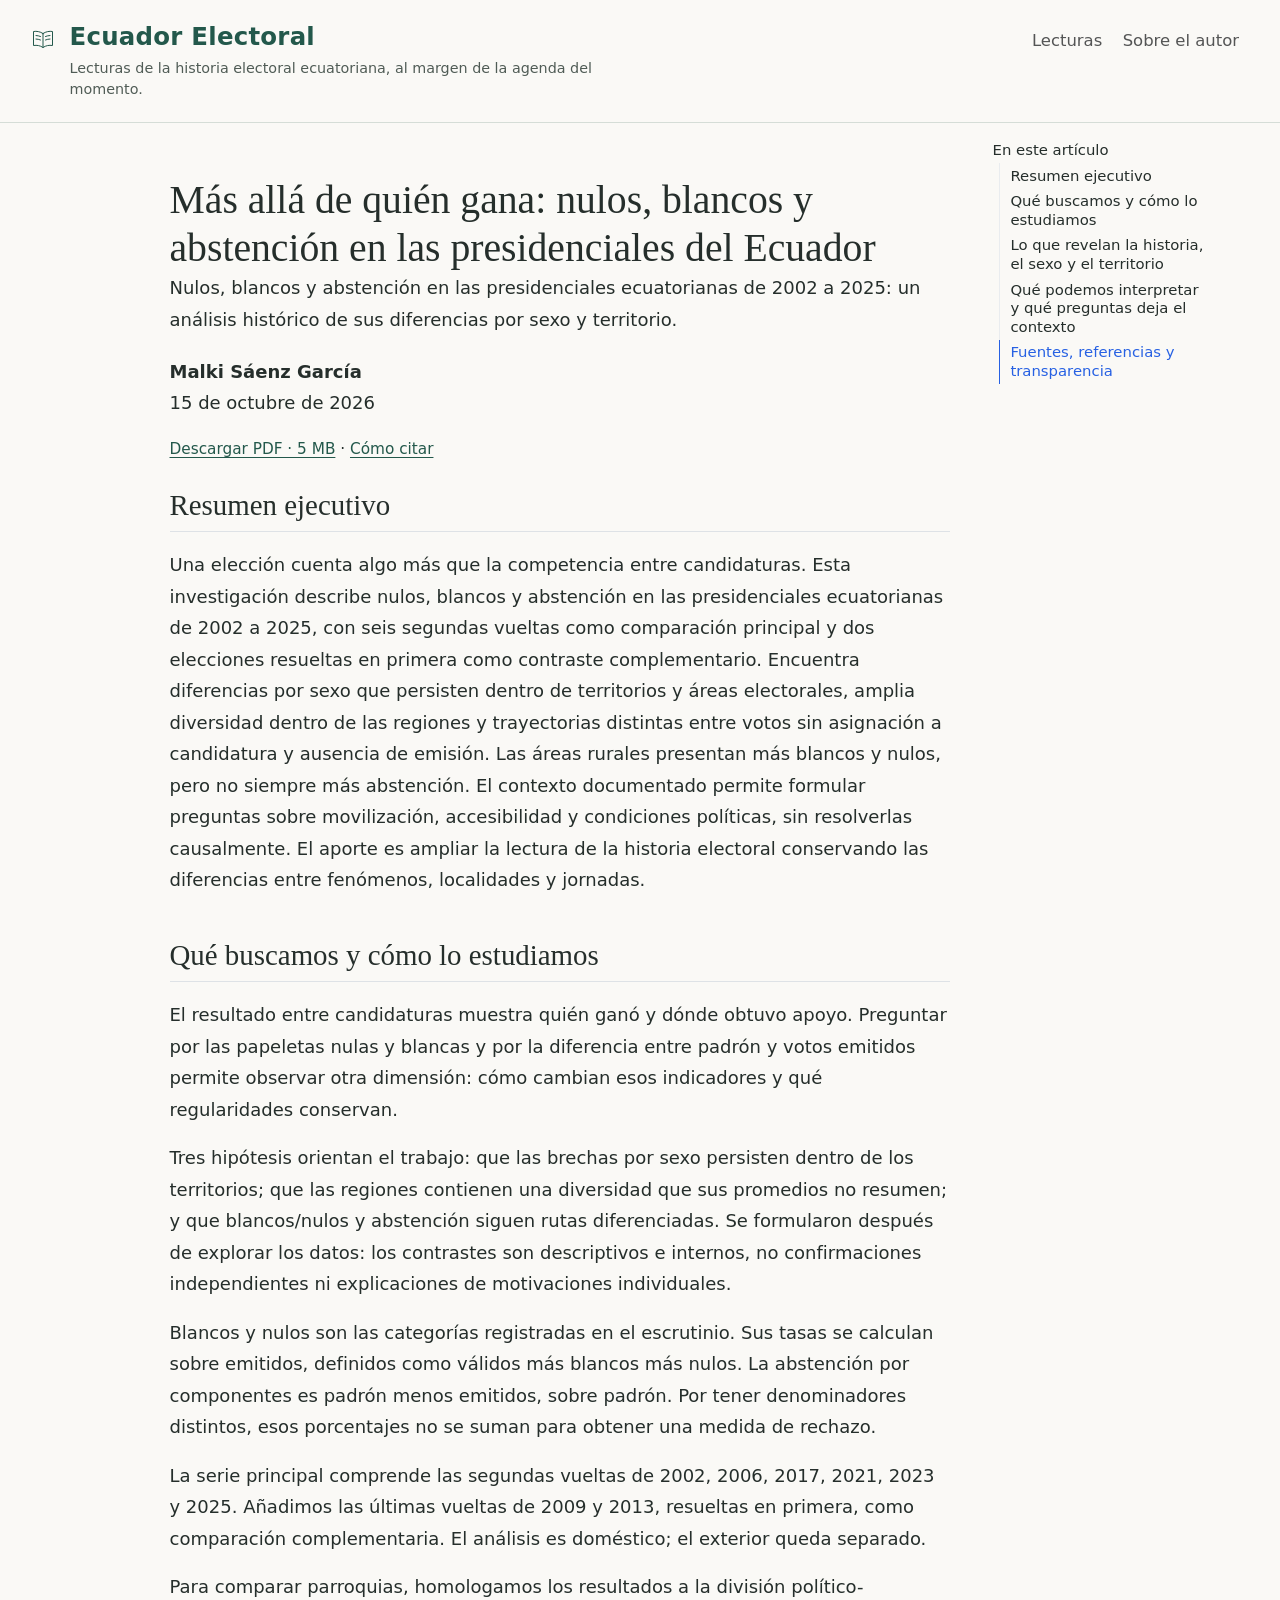
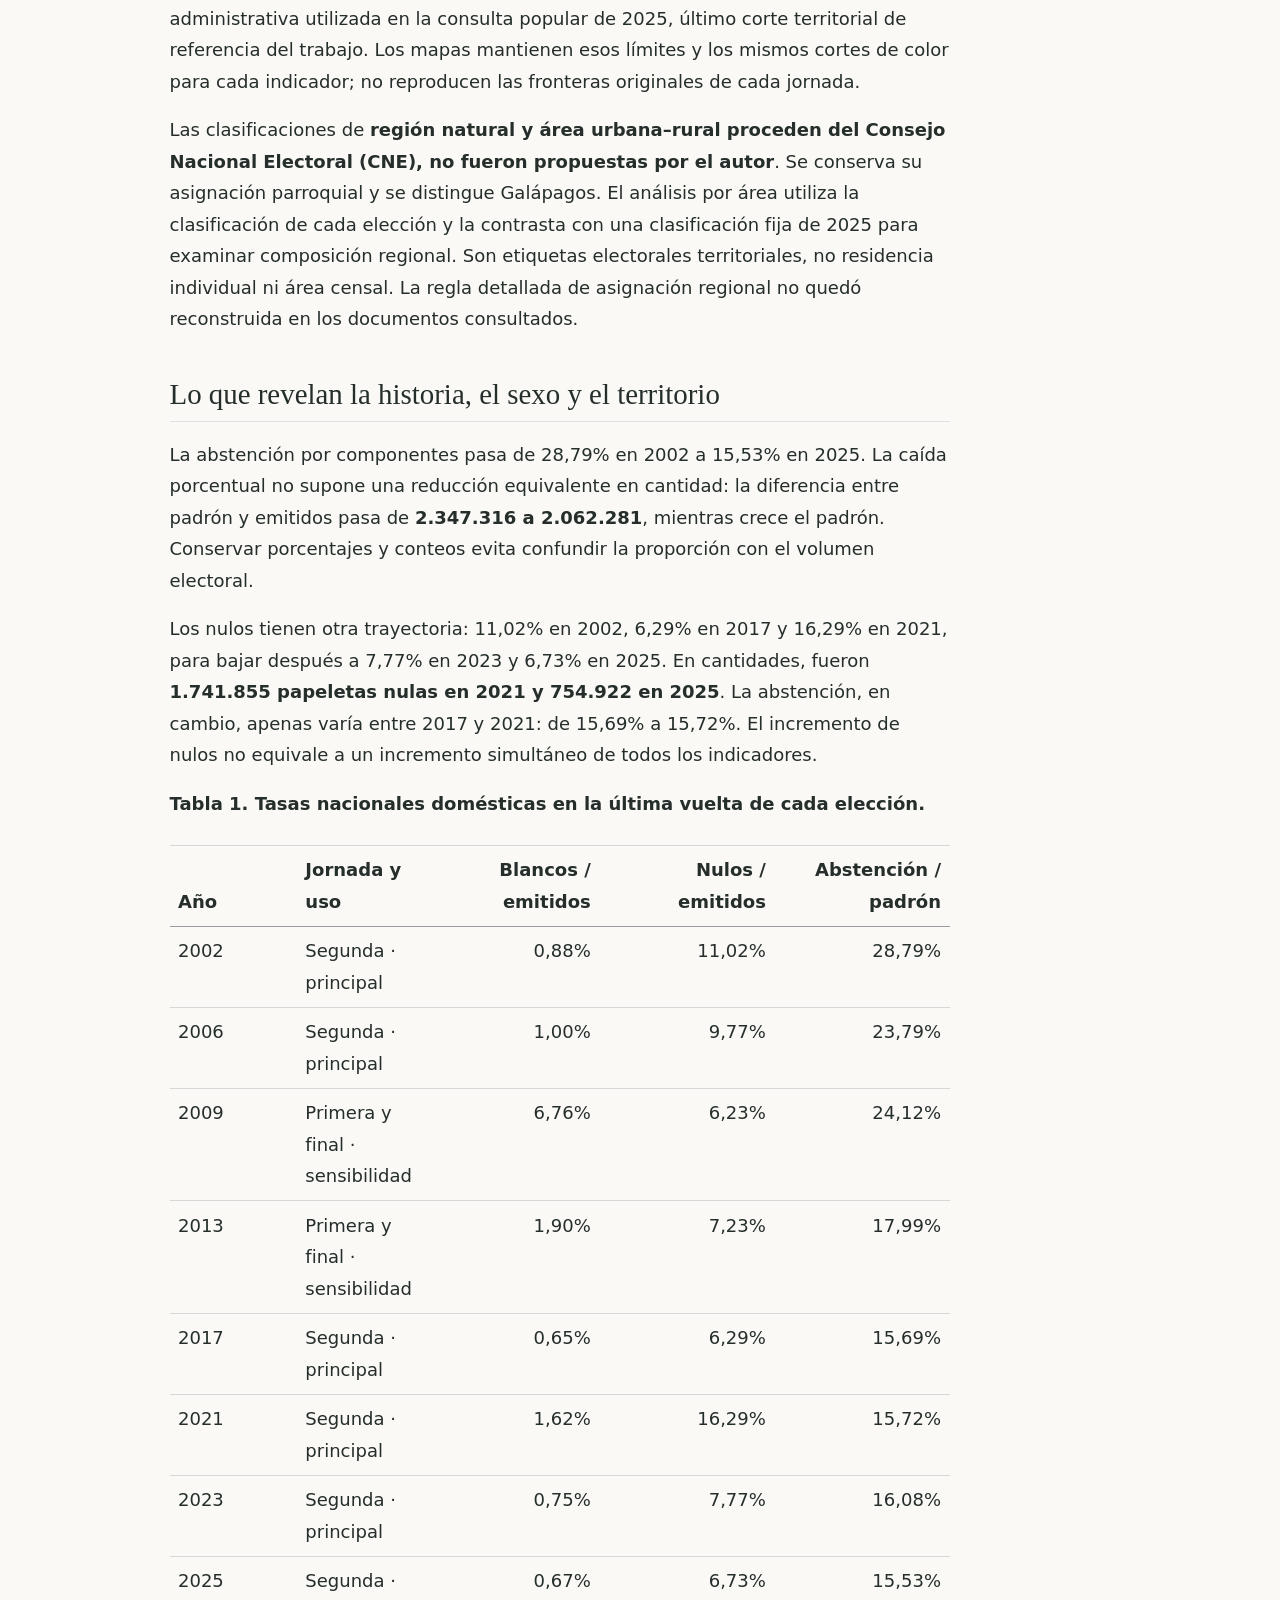
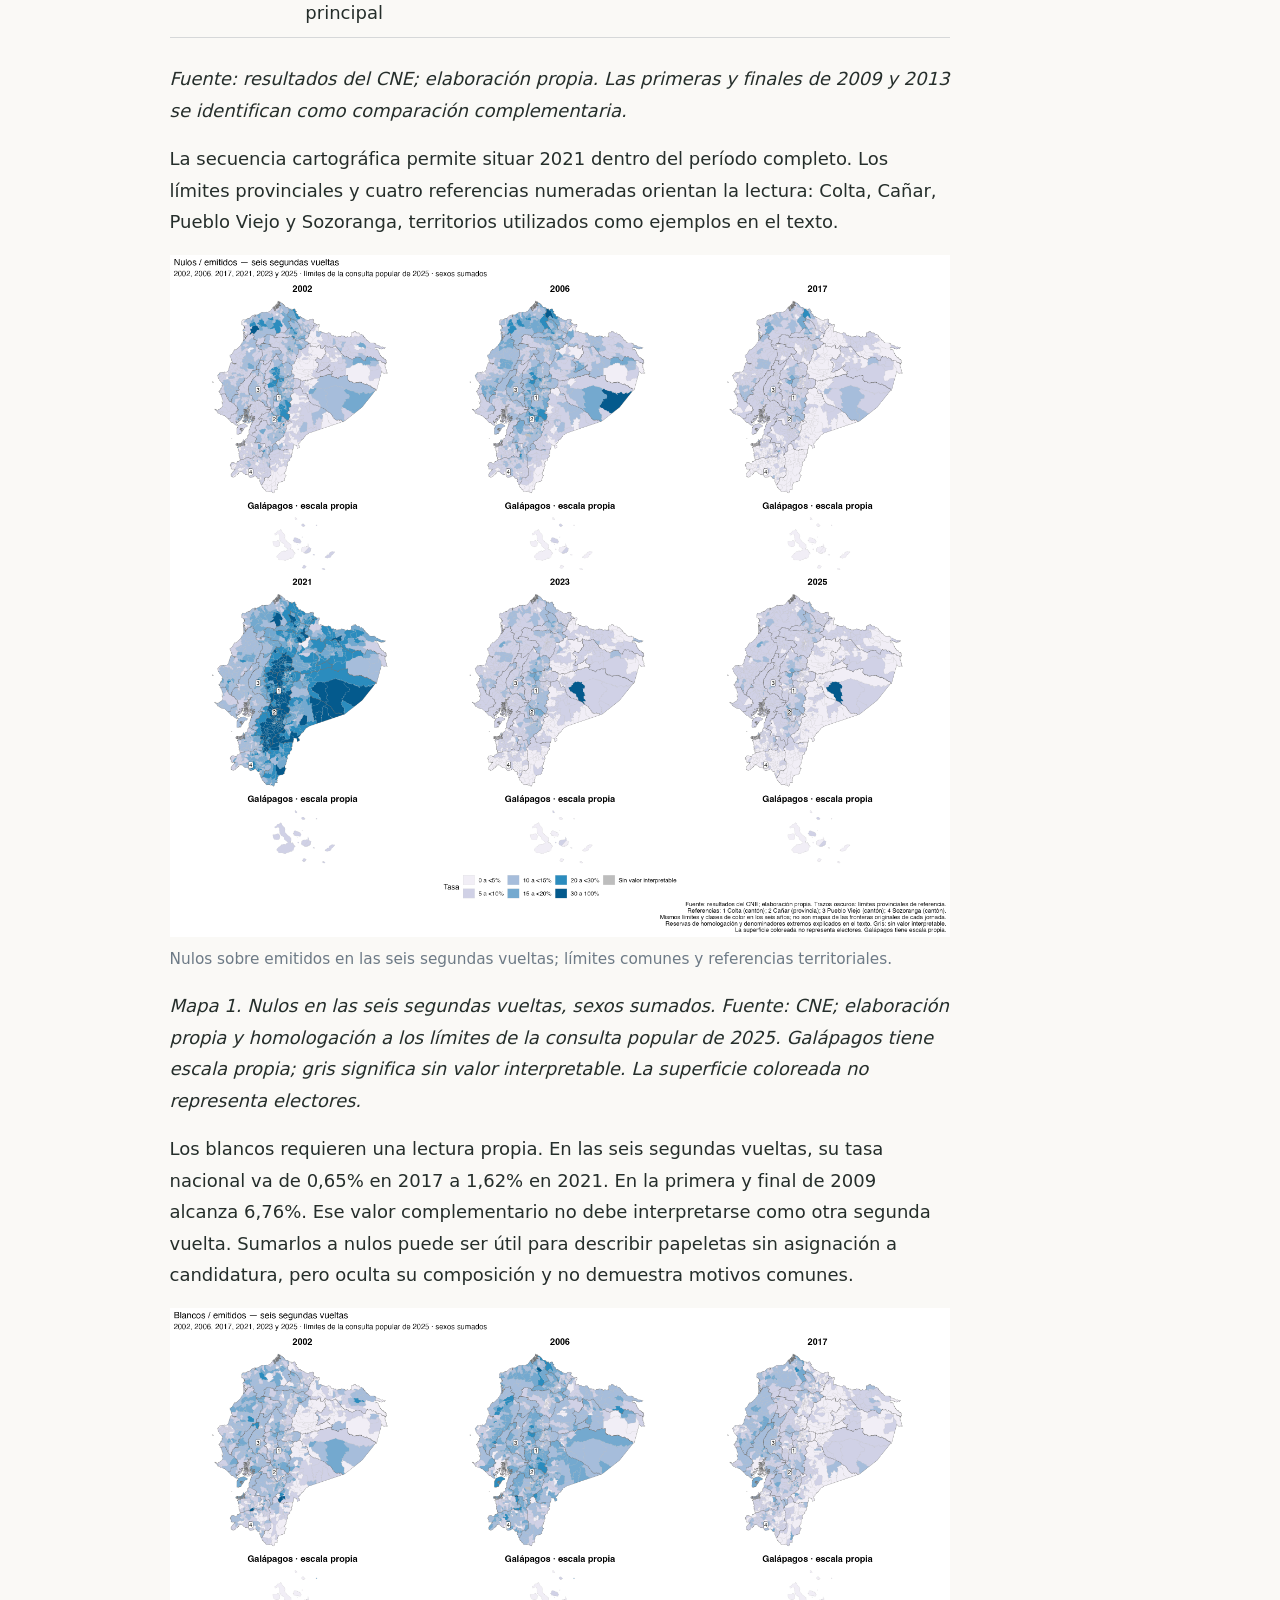
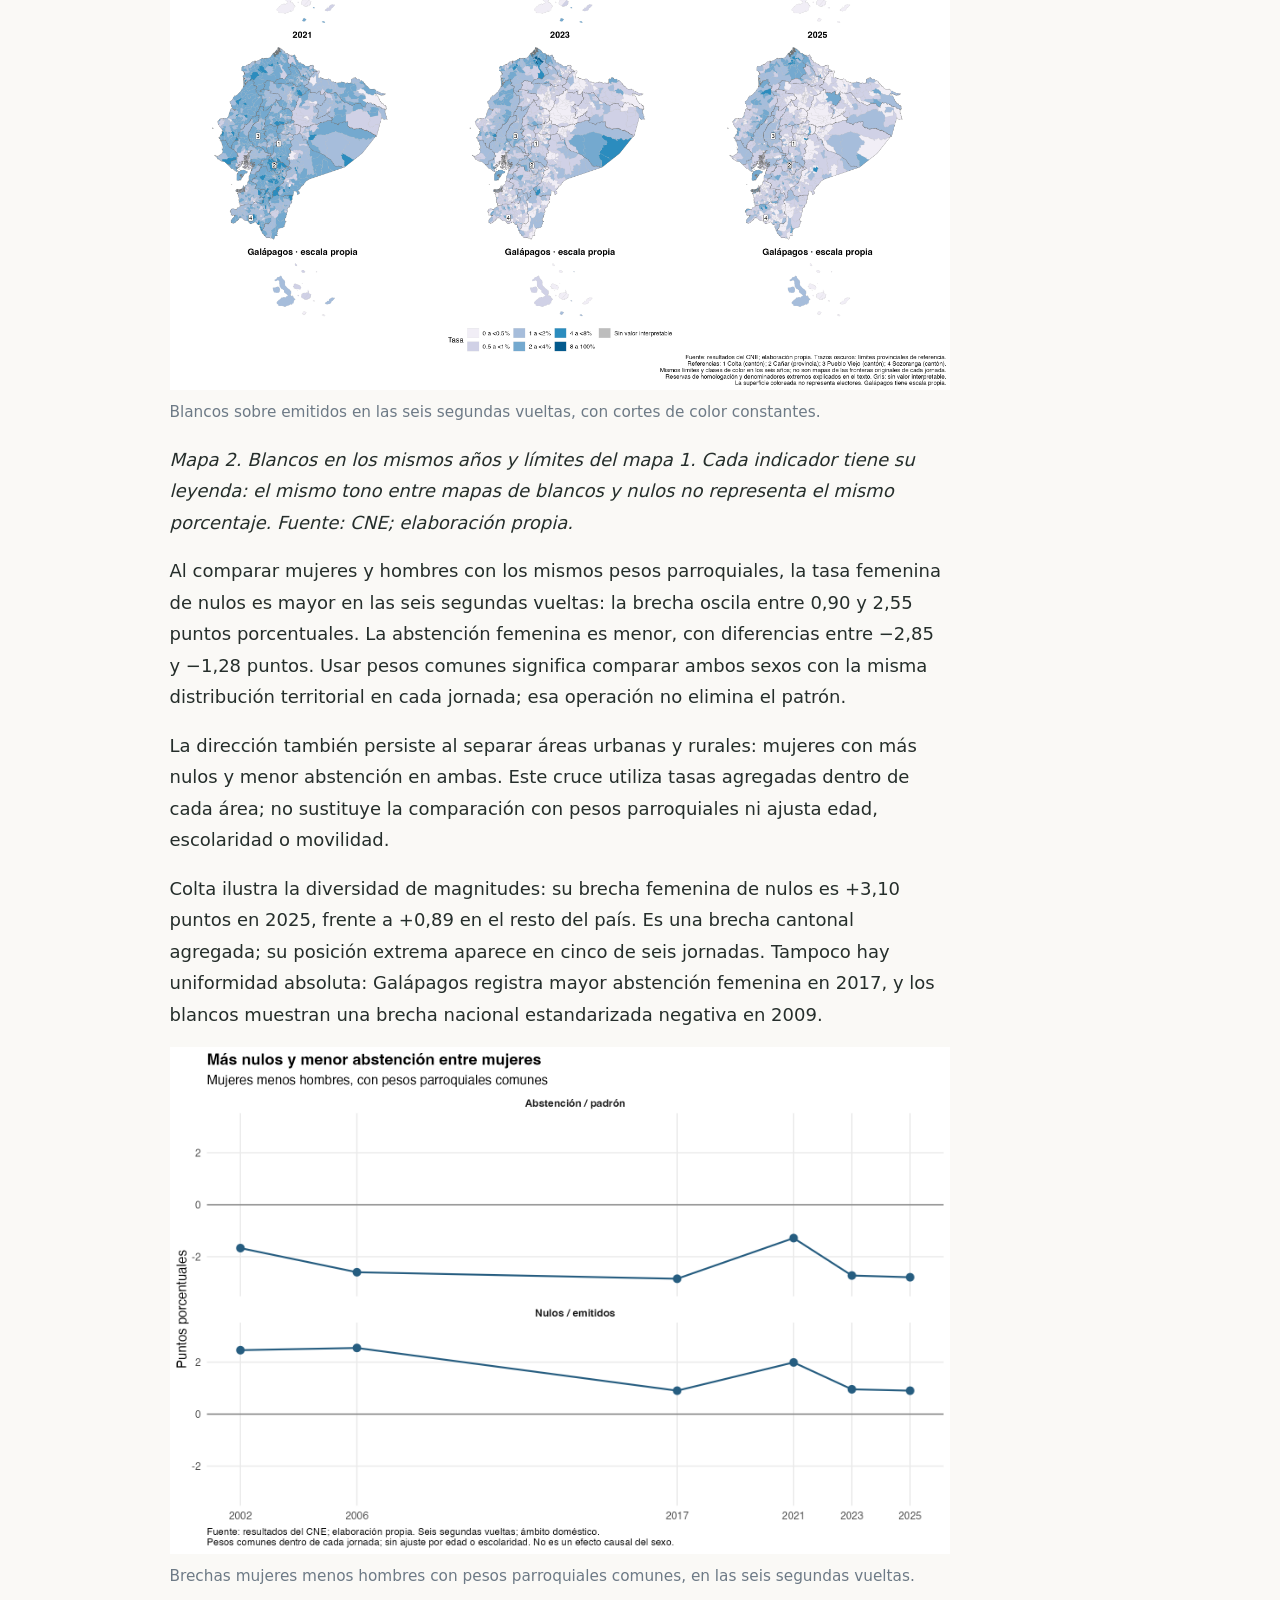
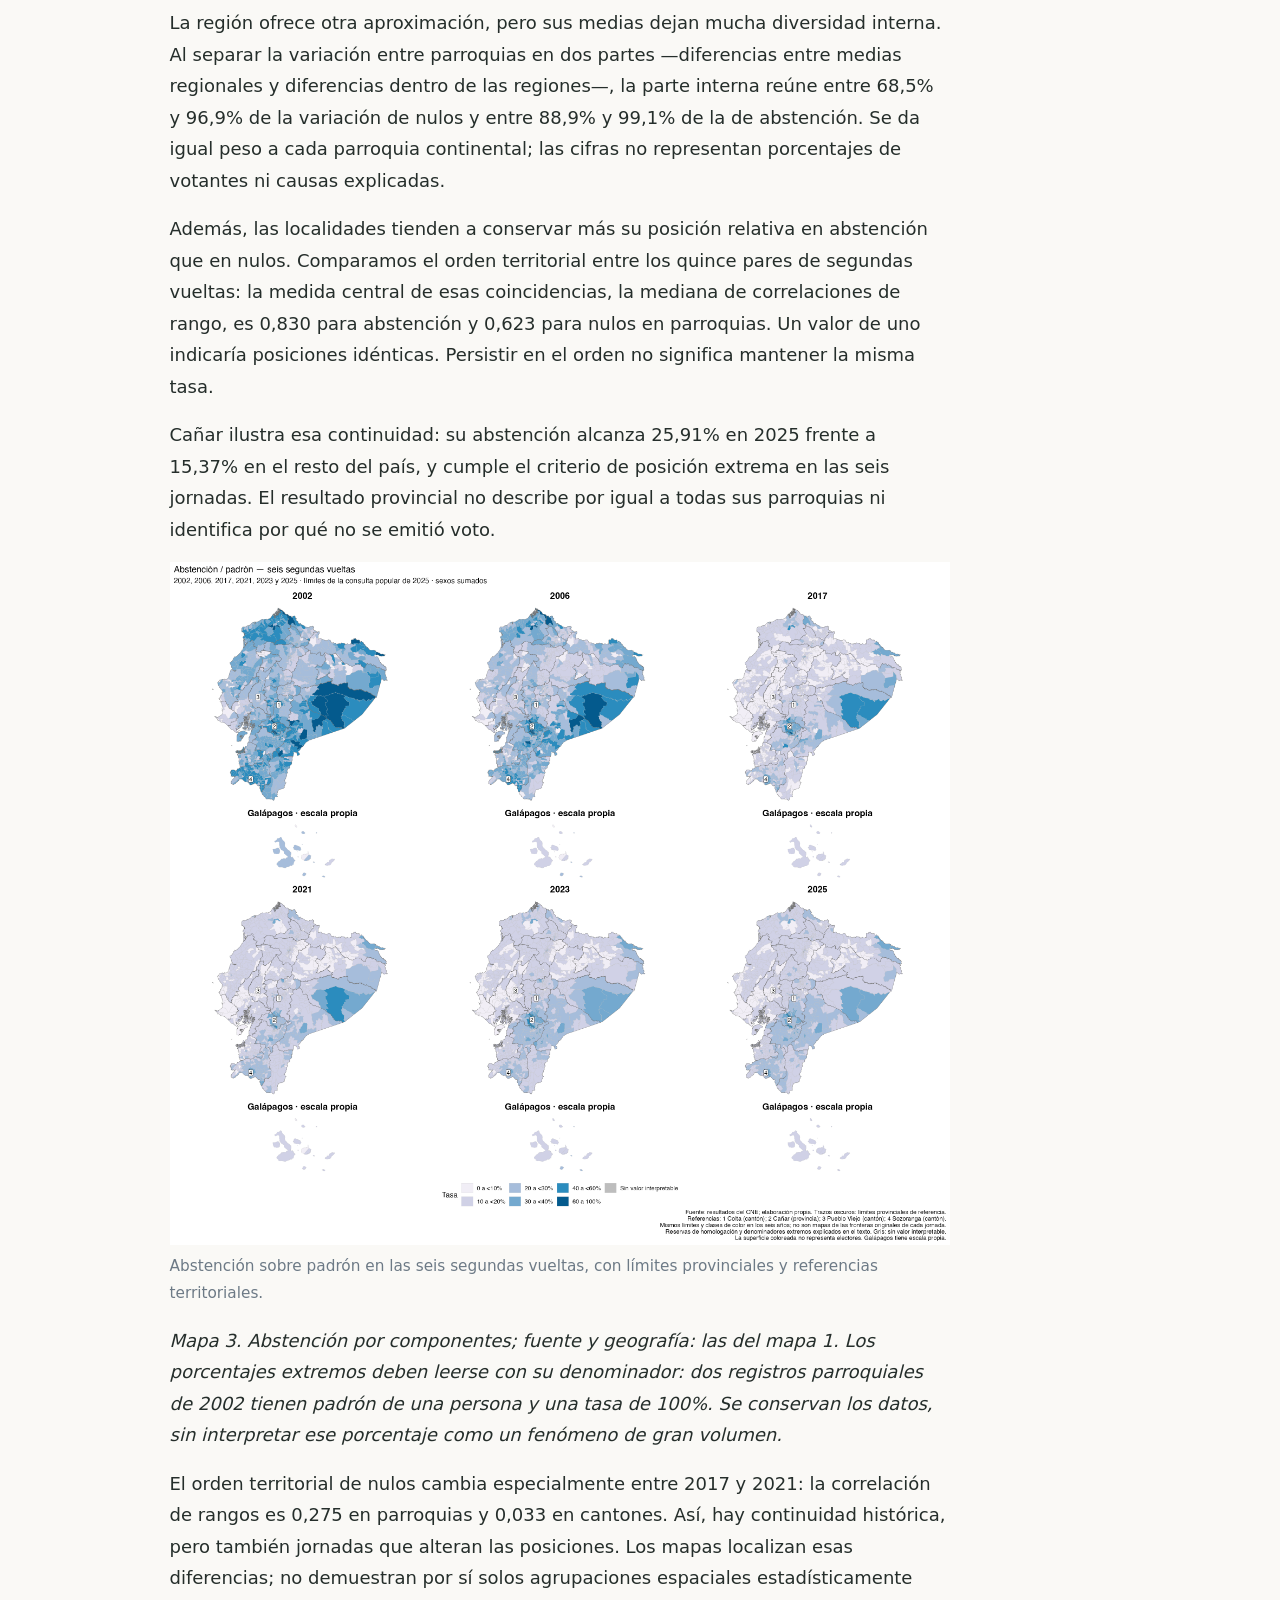
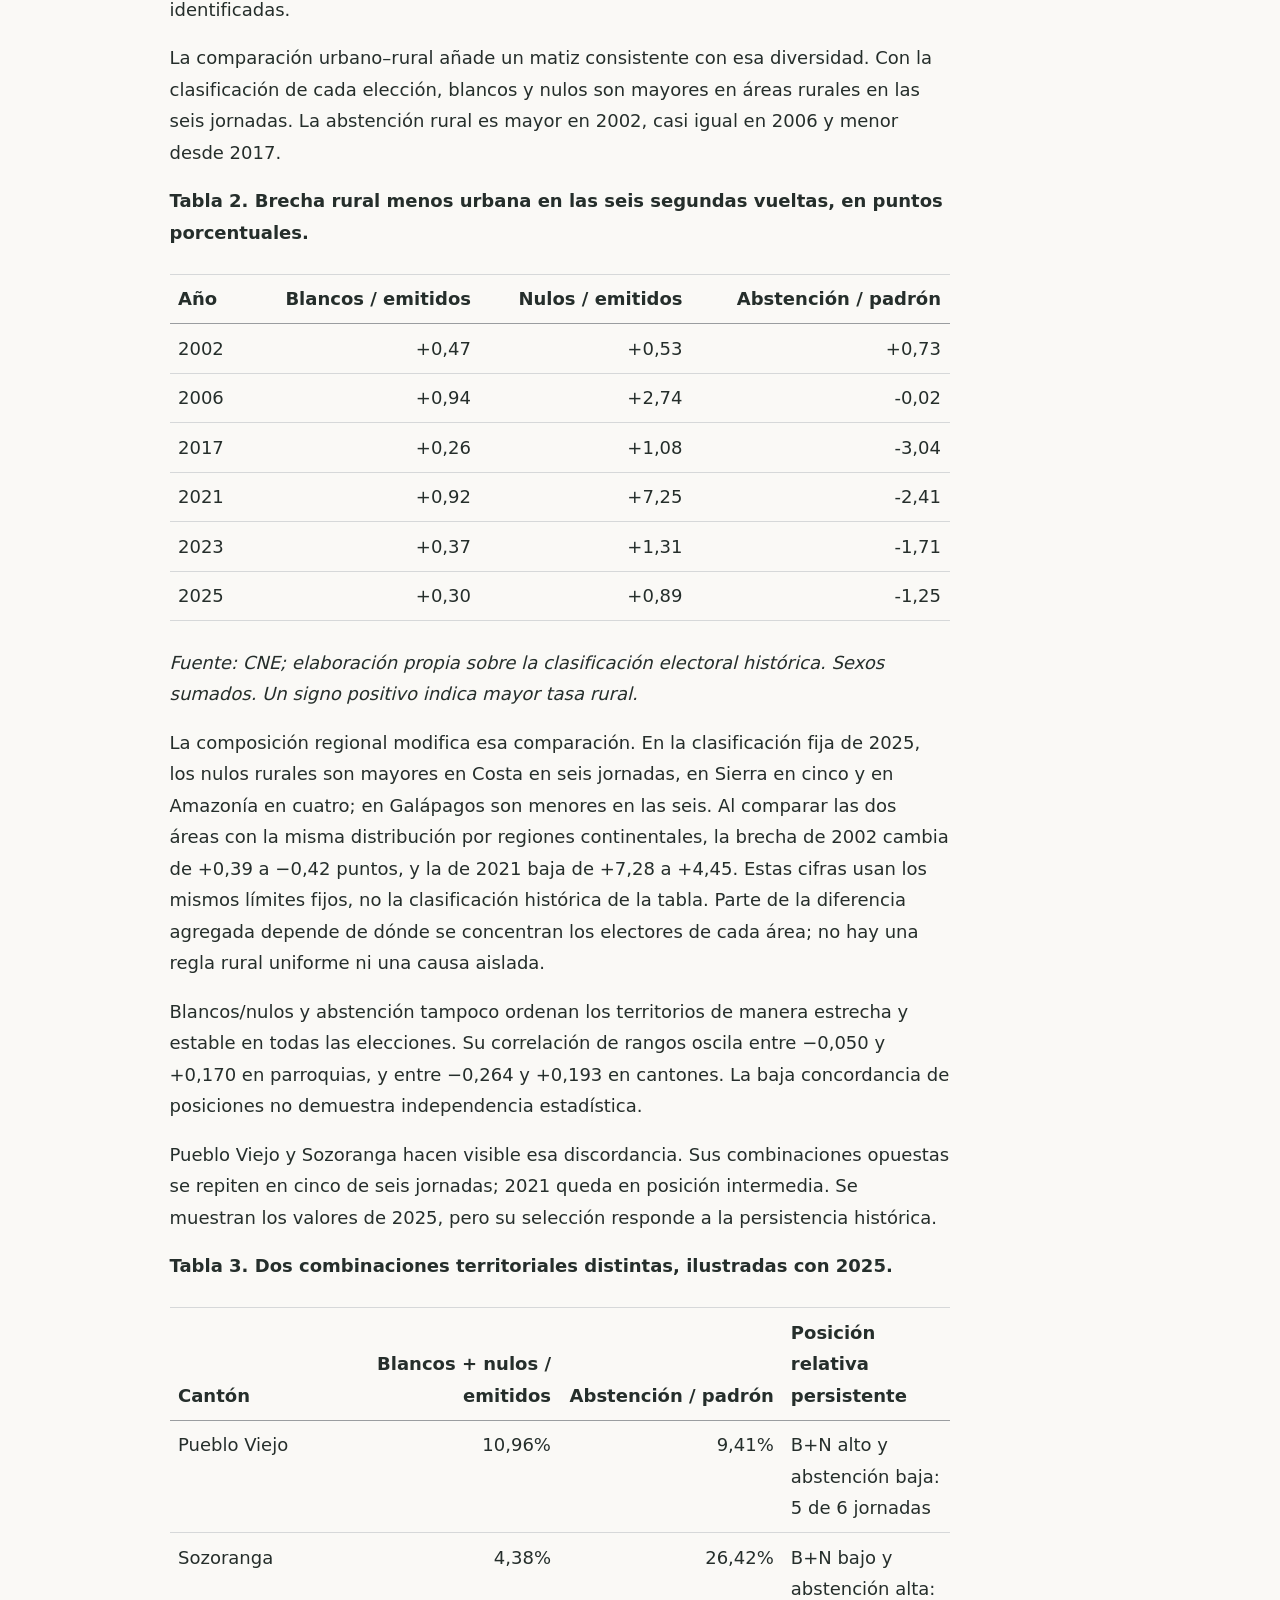
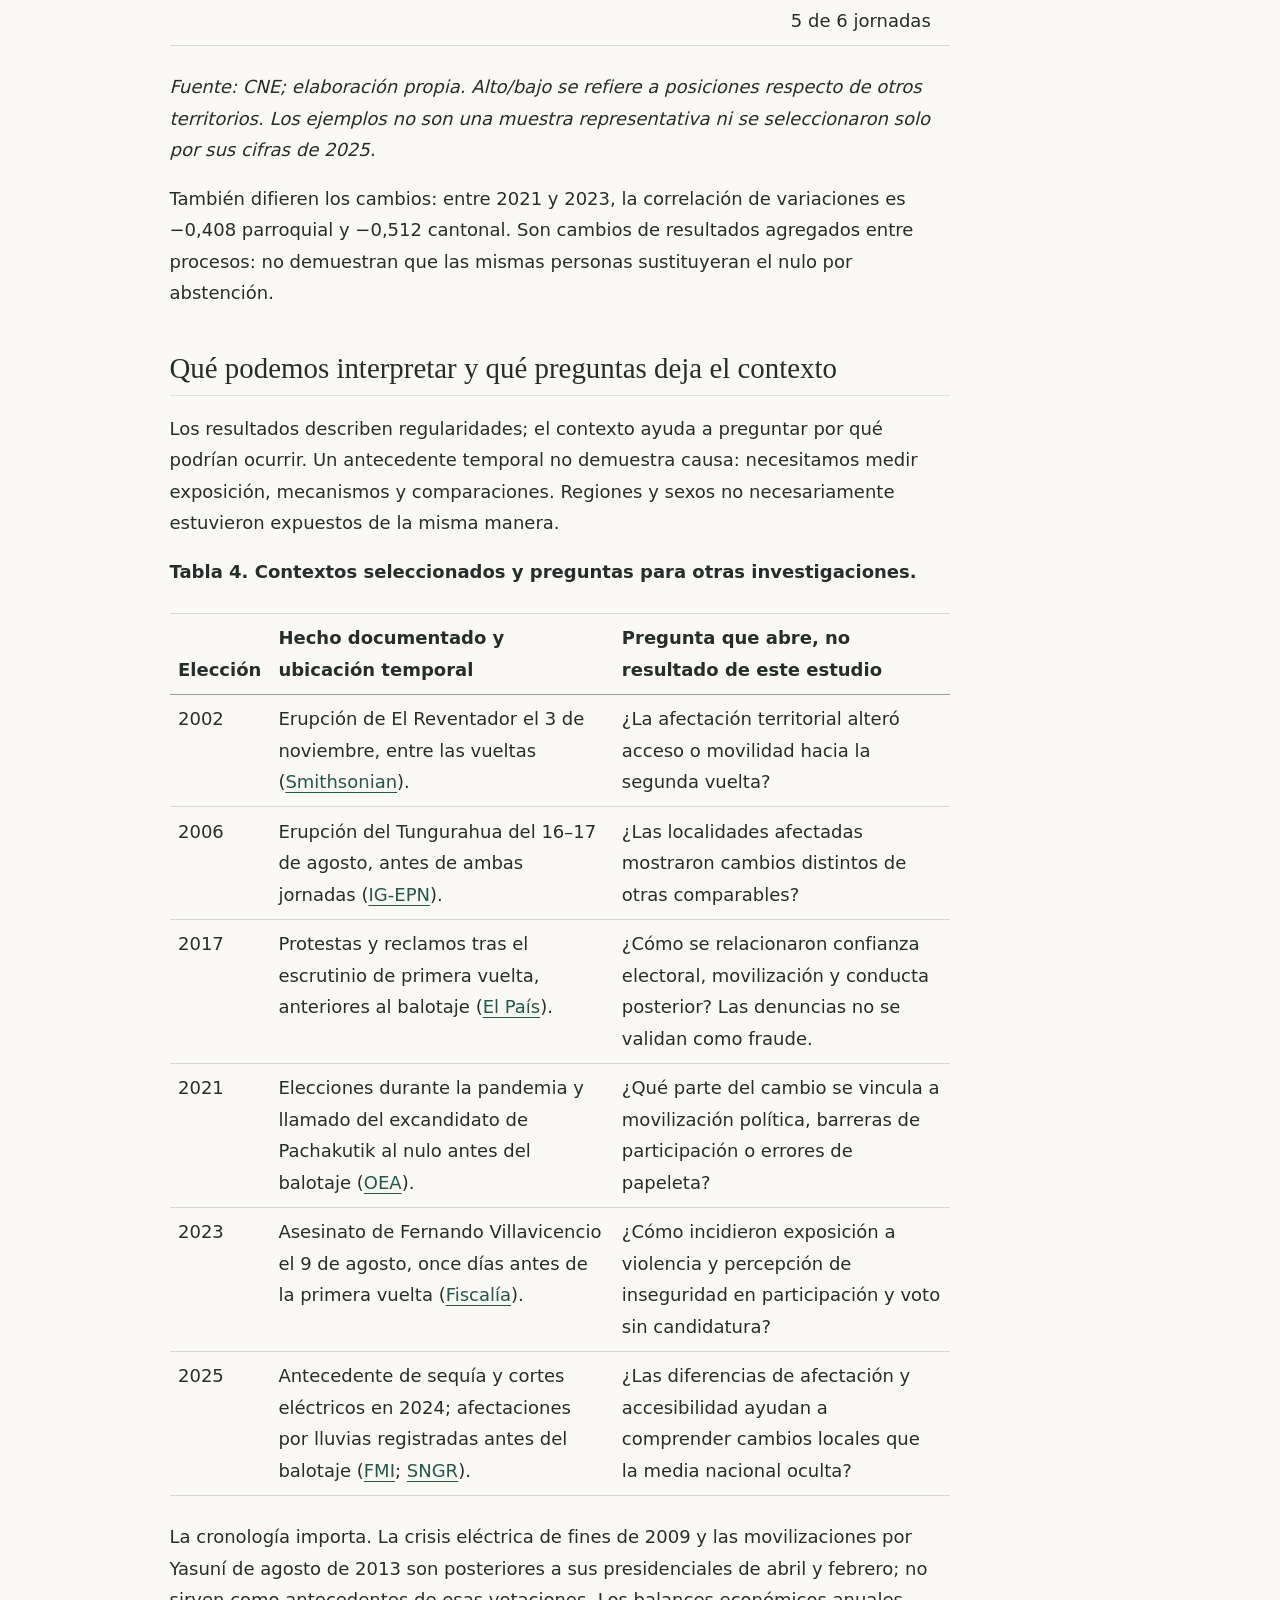
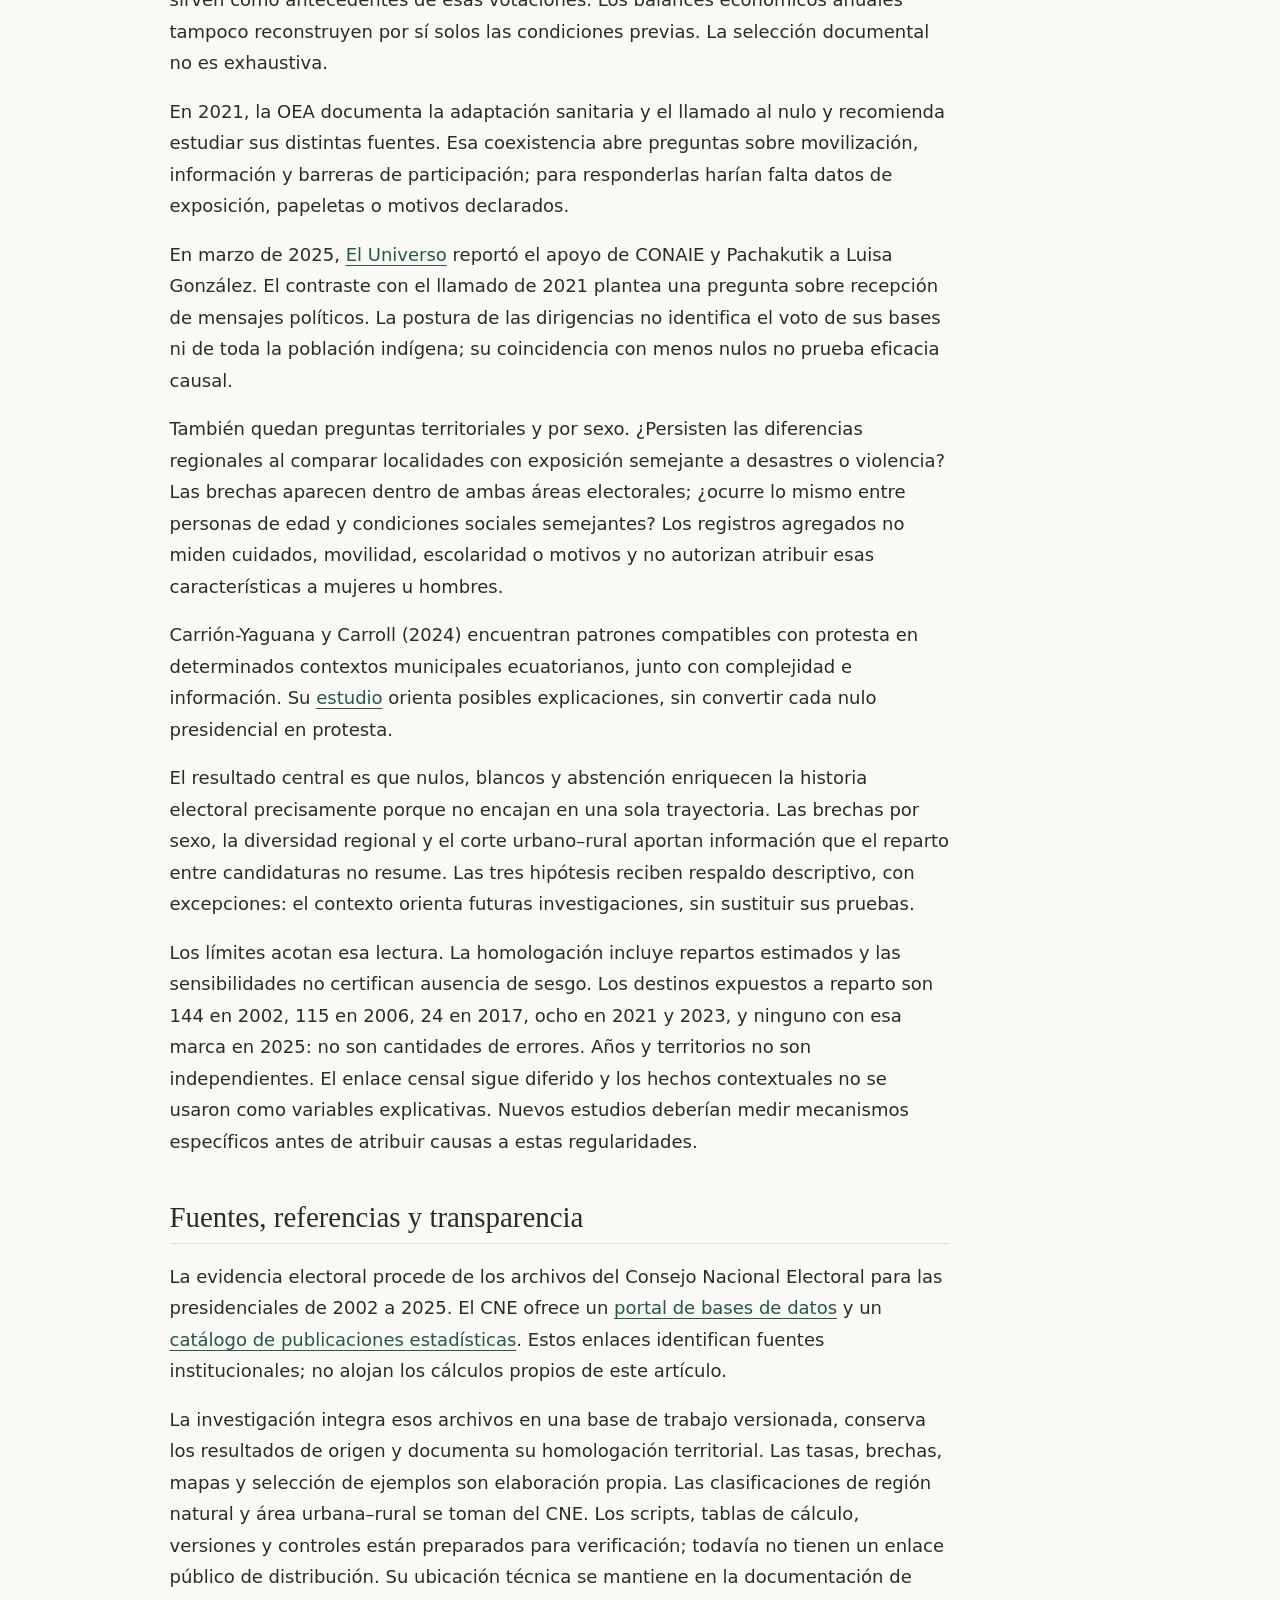
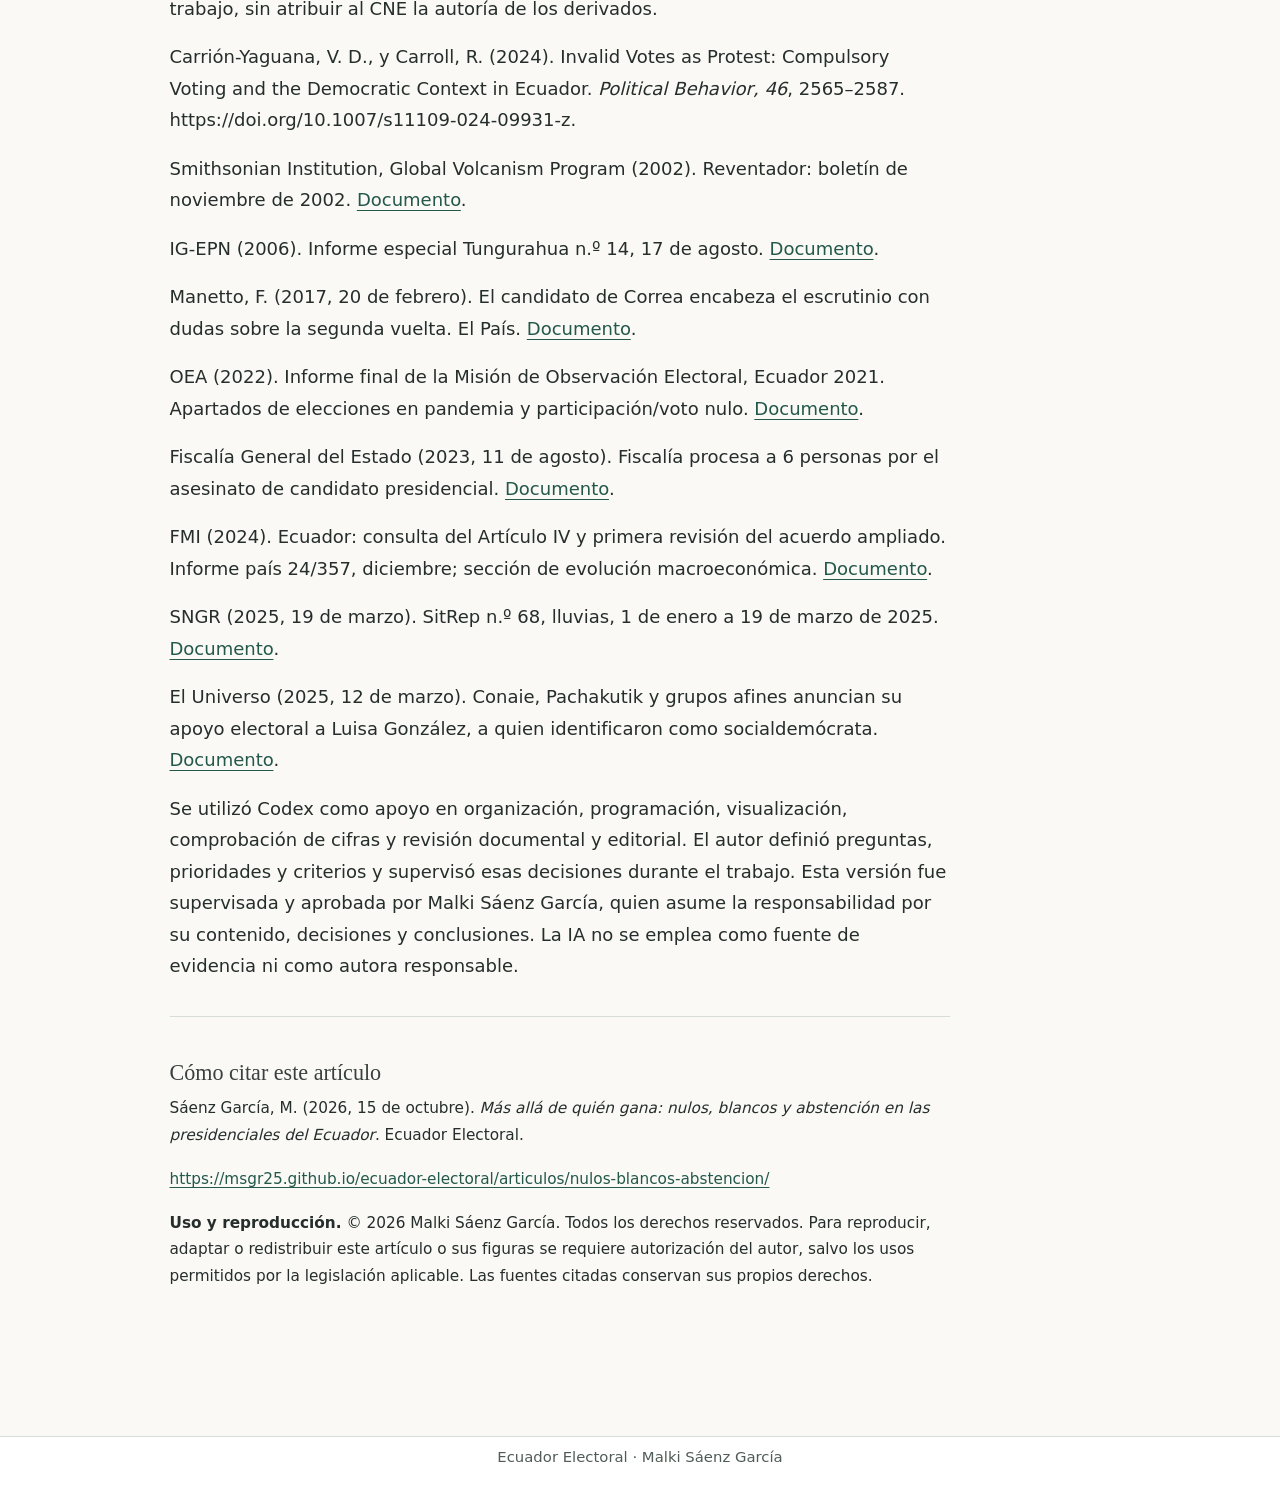
==== commit bcffe1cd: "Actualizar recursos de la primera lectura sin cambiar su contenido" ====
--- a/articulos/nulos-blancos-abstencion/index.html
+++ b/articulos/nulos-blancos-abstencion/index.html
@@ -2,7 +2,7 @@
 <html xmlns="http://www.w3.org/1999/xhtml" lang="es" xml:lang="es"><head>
 
 <meta charset="utf-8">
-<meta name="generator" content="quarto-1.10.18">
+<meta name="generator" content="quarto-1.9.38">
 
 <meta name="viewport" content="width=device-width, initial-scale=1.0, user-scalable=yes">
 
@@ -13,13 +13,10 @@
 /* Default styles provided by pandoc.
 ** See https://pandoc.org/MANUAL.html#variables-for-html for config info.
 */
+code{white-space: pre-wrap;}
 span.smallcaps{font-variant: small-caps;}
-div.columns{display: flex; gap: 1.5em;}
-div.column{flex: auto;}
-@media screen {
-div.columns{gap: min(4vw, 1.5em);}
-div.column{overflow-x: auto;}
-}
+div.columns{display: flex; gap: min(4vw, 1.5em);}
+div.column{flex: auto; overflow-x: auto;}
 div.hanging-indent{margin-left: 1.5em; text-indent: -1.5em;}
 ul.task-list{list-style: none;}
 ul.task-list li input[type="checkbox"] {
@@ -39,10 +36,10 @@
 <script src="../../site_libs/quarto-html/tippy.umd.min.js"></script>
 <script src="../../site_libs/quarto-html/anchor.min.js"></script>
 <link href="../../site_libs/quarto-html/tippy.css" rel="stylesheet">
-<link href="../../site_libs/quarto-html/quarto-syntax-highlighting-64a204ab8560d761af7679ceaba22944.css" rel="stylesheet" id="quarto-text-highlighting-styles">
+<link href="../../site_libs/quarto-html/quarto-syntax-highlighting-15634bcf2e68342d4ad2dfa704d543f6.css" rel="stylesheet" id="quarto-text-highlighting-styles">
 <script src="../../site_libs/bootstrap/bootstrap.min.js"></script>
 <link href="../../site_libs/bootstrap/bootstrap-icons.css" rel="stylesheet">
-<link href="../../site_libs/bootstrap/bootstrap-bf55c61db8fc2e05fc0836da2161ec84.min.css" rel="stylesheet" append-hash="true" id="quarto-bootstrap" data-mode="light">
+<link href="../../site_libs/bootstrap/bootstrap-26d9cc88ab9604001aabd73cb1ea1d8f.min.css" rel="stylesheet" append-hash="true" id="quarto-bootstrap" data-mode="light">
 <script src="../../site_libs/quarto-contrib/glightbox/glightbox.min.js"></script>
 <link href="../../site_libs/quarto-contrib/glightbox/glightbox.min.css" rel="stylesheet">
 <link href="../../site_libs/quarto-contrib/glightbox/lightbox.css" rel="stylesheet">
--- a/site_libs/quarto-html/tippy.css
+++ b/site_libs/quarto-html/tippy.css
@@ -0,0 +1 @@
+.tippy-box[data-animation=fade][data-state=hidden]{opacity:0}[data-tippy-root]{max-width:calc(100vw - 10px)}.tippy-box{position:relative;background-color:#333;color:#fff;border-radius:4px;font-size:14px;line-height:1.4;white-space:normal;outline:0;transition-property:transform,visibility,opacity}.tippy-box[data-placement^=top]>.tippy-arrow{bottom:0}.tippy-box[data-placement^=top]>.tippy-arrow:before{bottom:-7px;left:0;border-width:8px 8px 0;border-top-color:initial;transform-origin:center top}.tippy-box[data-placement^=bottom]>.tippy-arrow{top:0}.tippy-box[data-placement^=bottom]>.tippy-arrow:before{top:-7px;left:0;border-width:0 8px 8px;border-bottom-color:initial;transform-origin:center bottom}.tippy-box[data-placement^=left]>.tippy-arrow{right:0}.tippy-box[data-placement^=left]>.tippy-arrow:before{border-width:8px 0 8px 8px;border-left-color:initial;right:-7px;transform-origin:center left}.tippy-box[data-placement^=right]>.tippy-arrow{left:0}.tippy-box[data-placement^=right]>.tippy-arrow:before{left:-7px;border-width:8px 8px 8px 0;border-right-color:initial;transform-origin:center right}.tippy-box[data-inertia][data-state=visible]{transition-timing-function:cubic-bezier(.54,1.5,.38,1.11)}.tippy-arrow{width:16px;height:16px;color:#333}.tippy-arrow:before{content:"";position:absolute;border-color:transparent;border-style:solid}.tippy-content{position:relative;padding:5px 9px;z-index:1}
--- a/site_libs/quarto-html/quarto-syntax-highlighting-15634bcf2e68342d4ad2dfa704d543f6.css
+++ b/site_libs/quarto-html/quarto-syntax-highlighting-15634bcf2e68342d4ad2dfa704d543f6.css
@@ -0,0 +1,236 @@
+/* quarto syntax highlight colors */
+:root {
+  --quarto-hl-ot-color: #003B4F;
+  --quarto-hl-at-color: #657422;
+  --quarto-hl-ss-color: #20794D;
+  --quarto-hl-an-color: #5E5E5E;
+  --quarto-hl-fu-color: #4758AB;
+  --quarto-hl-st-color: #20794D;
+  --quarto-hl-cf-color: #003B4F;
+  --quarto-hl-op-color: #5E5E5E;
+  --quarto-hl-er-color: #AD0000;
+  --quarto-hl-bn-color: #AD0000;
+  --quarto-hl-al-color: #AD0000;
+  --quarto-hl-va-color: #111111;
+  --quarto-hl-bu-color: inherit;
+  --quarto-hl-ex-color: inherit;
+  --quarto-hl-pp-color: #AD0000;
+  --quarto-hl-in-color: #5E5E5E;
+  --quarto-hl-vs-color: #20794D;
+  --quarto-hl-wa-color: #5E5E5E;
+  --quarto-hl-do-color: #5E5E5E;
+  --quarto-hl-im-color: #00769E;
+  --quarto-hl-ch-color: #20794D;
+  --quarto-hl-dt-color: #AD0000;
+  --quarto-hl-fl-color: #AD0000;
+  --quarto-hl-co-color: #5E5E5E;
+  --quarto-hl-cv-color: #5E5E5E;
+  --quarto-hl-cn-color: #8f5902;
+  --quarto-hl-sc-color: #5E5E5E;
+  --quarto-hl-dv-color: #AD0000;
+  --quarto-hl-kw-color: #003B4F;
+}
+
+/* other quarto variables */
+:root {
+  --quarto-font-monospace: SFMono-Regular, Menlo, Monaco, Consolas, "Liberation Mono", "Courier New", monospace;
+}
+
+/* syntax highlight based on Pandoc's rules */
+pre > code.sourceCode > span {
+  color: #003B4F;
+}
+
+code.sourceCode > span {
+  color: #003B4F;
+}
+
+div.sourceCode,
+div.sourceCode pre.sourceCode {
+  color: #003B4F;
+}
+
+/* Normal */
+code span {
+  color: #003B4F;
+}
+
+/* Alert */
+code span.al {
+  color: #AD0000;
+  font-style: inherit;
+}
+
+/* Annotation */
+code span.an {
+  color: #5E5E5E;
+  font-style: inherit;
+}
+
+/* Attribute */
+code span.at {
+  color: #657422;
+  font-style: inherit;
+}
+
+/* BaseN */
+code span.bn {
+  color: #AD0000;
+  font-style: inherit;
+}
+
+/* BuiltIn */
+code span.bu {
+  font-style: inherit;
+}
+
+/* ControlFlow */
+code span.cf {
+  color: #003B4F;
+  font-weight: bold;
+  font-style: inherit;
+}
+
+/* Char */
+code span.ch {
+  color: #20794D;
+  font-style: inherit;
+}
+
+/* Constant */
+code span.cn {
+  color: #8f5902;
+  font-style: inherit;
+}
+
+/* Comment */
+code span.co {
+  color: #5E5E5E;
+  font-style: inherit;
+}
+
+/* CommentVar */
+code span.cv {
+  color: #5E5E5E;
+  font-style: italic;
+}
+
+/* Documentation */
+code span.do {
+  color: #5E5E5E;
+  font-style: italic;
+}
+
+/* DataType */
+code span.dt {
+  color: #AD0000;
+  font-style: inherit;
+}
+
+/* DecVal */
+code span.dv {
+  color: #AD0000;
+  font-style: inherit;
+}
+
+/* Error */
+code span.er {
+  color: #AD0000;
+  font-style: inherit;
+}
+
+/* Extension */
+code span.ex {
+  font-style: inherit;
+}
+
+/* Float */
+code span.fl {
+  color: #AD0000;
+  font-style: inherit;
+}
+
+/* Function */
+code span.fu {
+  color: #4758AB;
+  font-style: inherit;
+}
+
+/* Import */
+code span.im {
+  color: #00769E;
+  font-style: inherit;
+}
+
+/* Information */
+code span.in {
+  color: #5E5E5E;
+  font-style: inherit;
+}
+
+/* Keyword */
+code span.kw {
+  color: #003B4F;
+  font-weight: bold;
+  font-style: inherit;
+}
+
+/* Operator */
+code span.op {
+  color: #5E5E5E;
+  font-style: inherit;
+}
+
+/* Other */
+code span.ot {
+  color: #003B4F;
+  font-style: inherit;
+}
+
+/* Preprocessor */
+code span.pp {
+  color: #AD0000;
+  font-style: inherit;
+}
+
+/* SpecialChar */
+code span.sc {
+  color: #5E5E5E;
+  font-style: inherit;
+}
+
+/* SpecialString */
+code span.ss {
+  color: #20794D;
+  font-style: inherit;
+}
+
+/* String */
+code span.st {
+  color: #20794D;
+  font-style: inherit;
+}
+
+/* Variable */
+code span.va {
+  color: #111111;
+  font-style: inherit;
+}
+
+/* VerbatimString */
+code span.vs {
+  color: #20794D;
+  font-style: inherit;
+}
+
+/* Warning */
+code span.wa {
+  color: #5E5E5E;
+  font-style: italic;
+}
+
+.prevent-inlining {
+  content: "</";
+}
+
+/*# sourceMappingURL=f23921c56f73e400b49028c9186a1aa0.css.map */
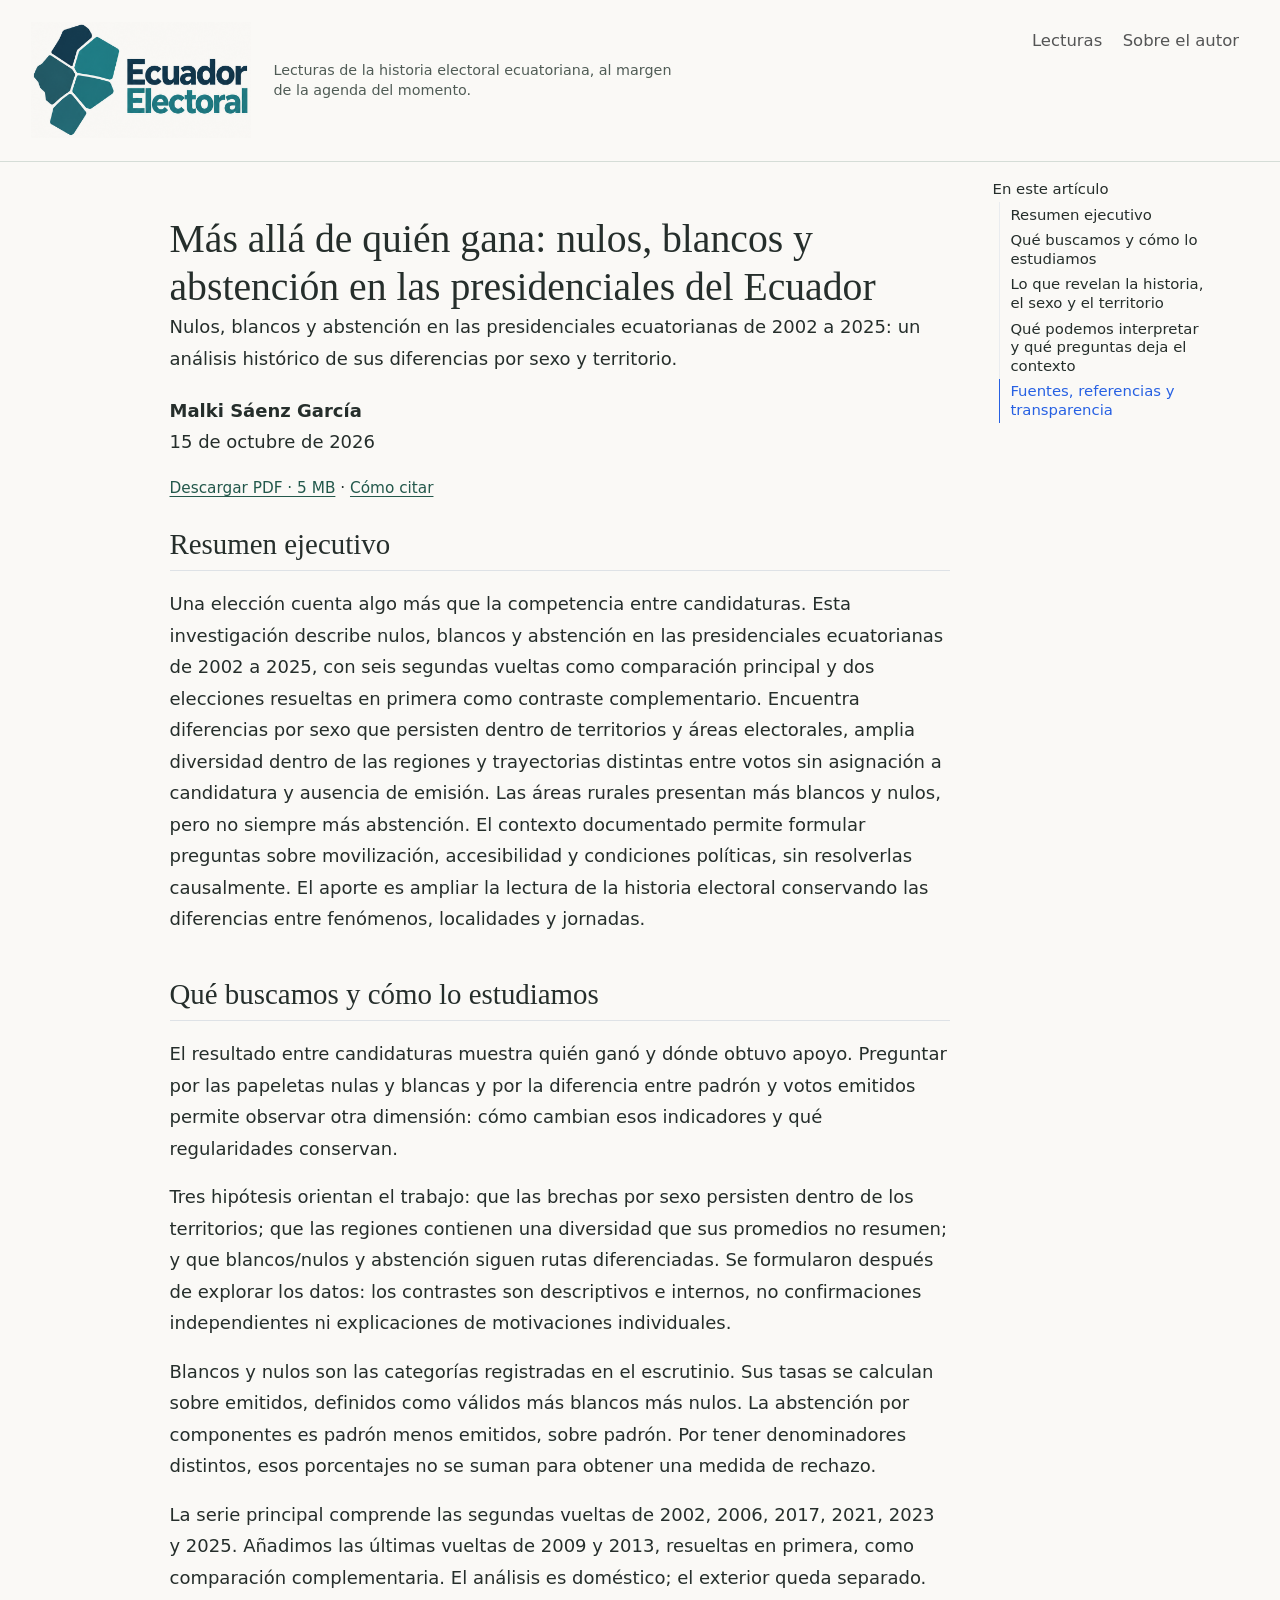
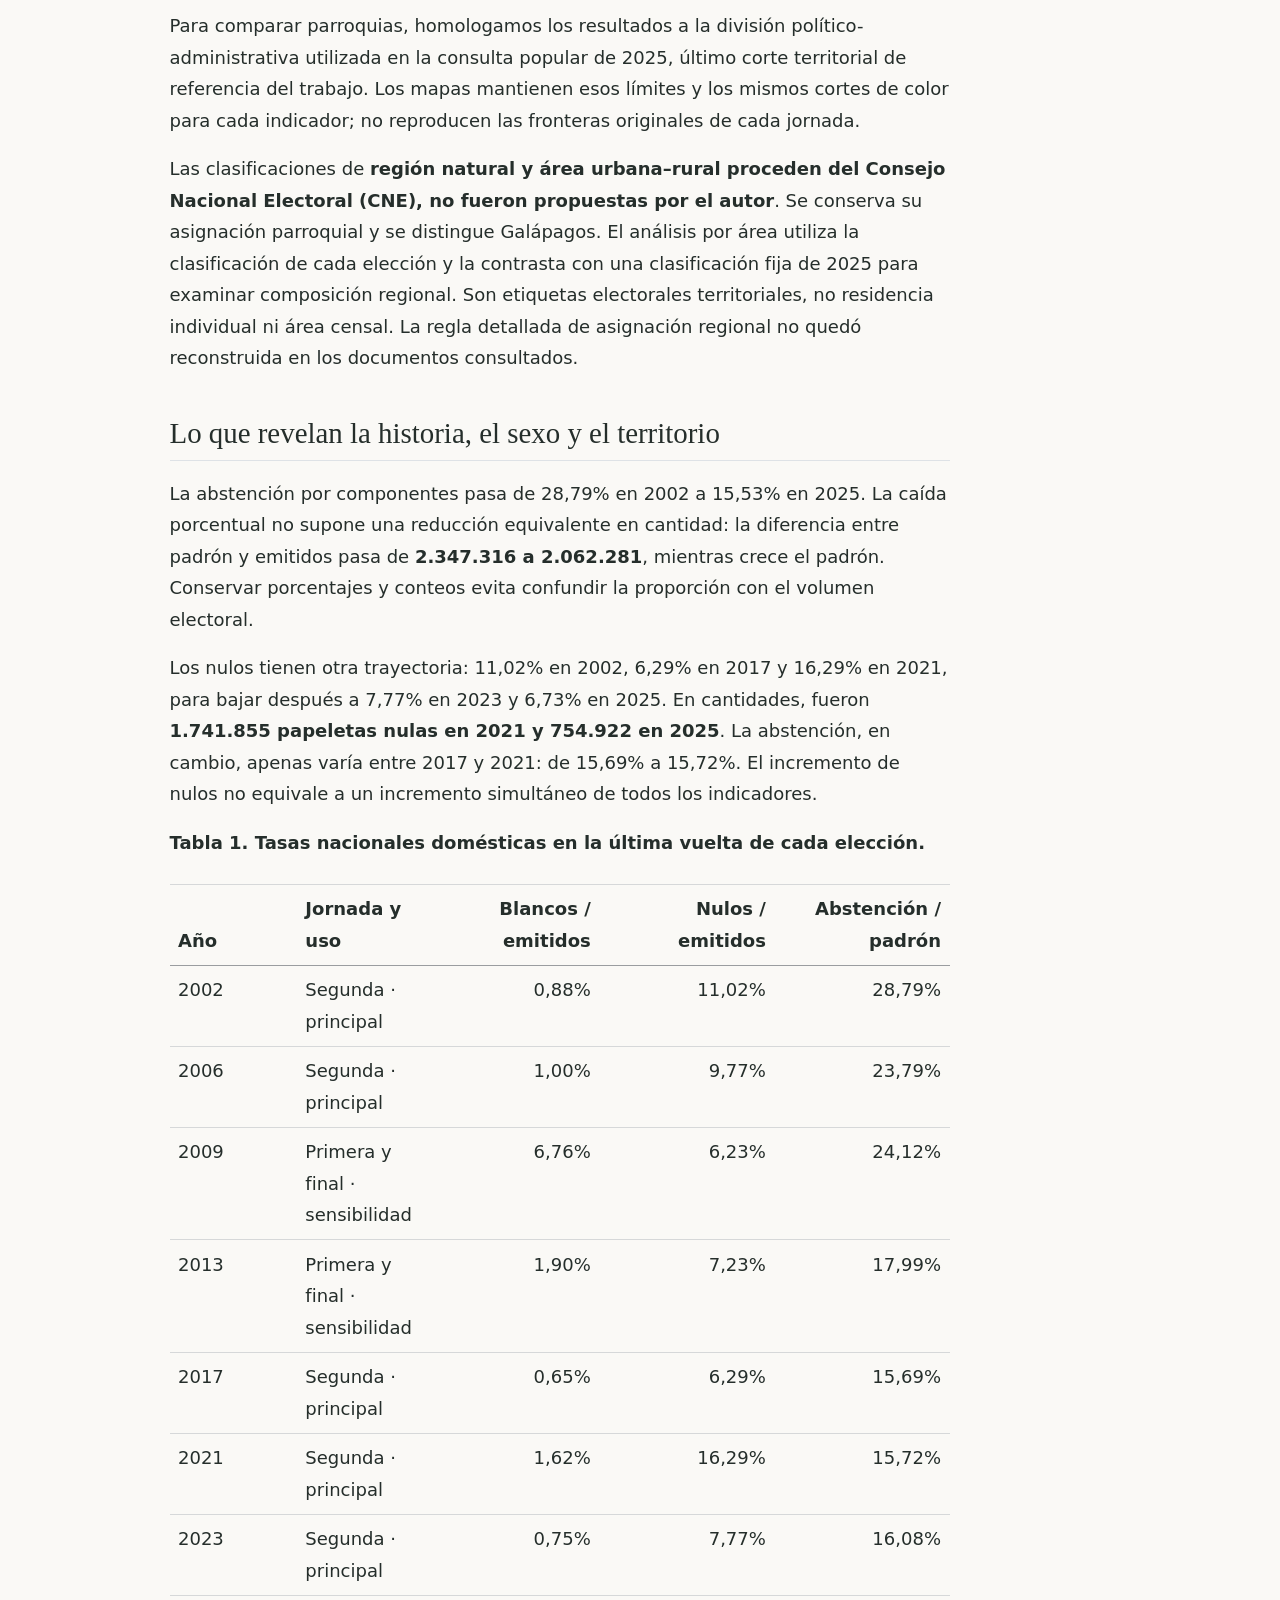
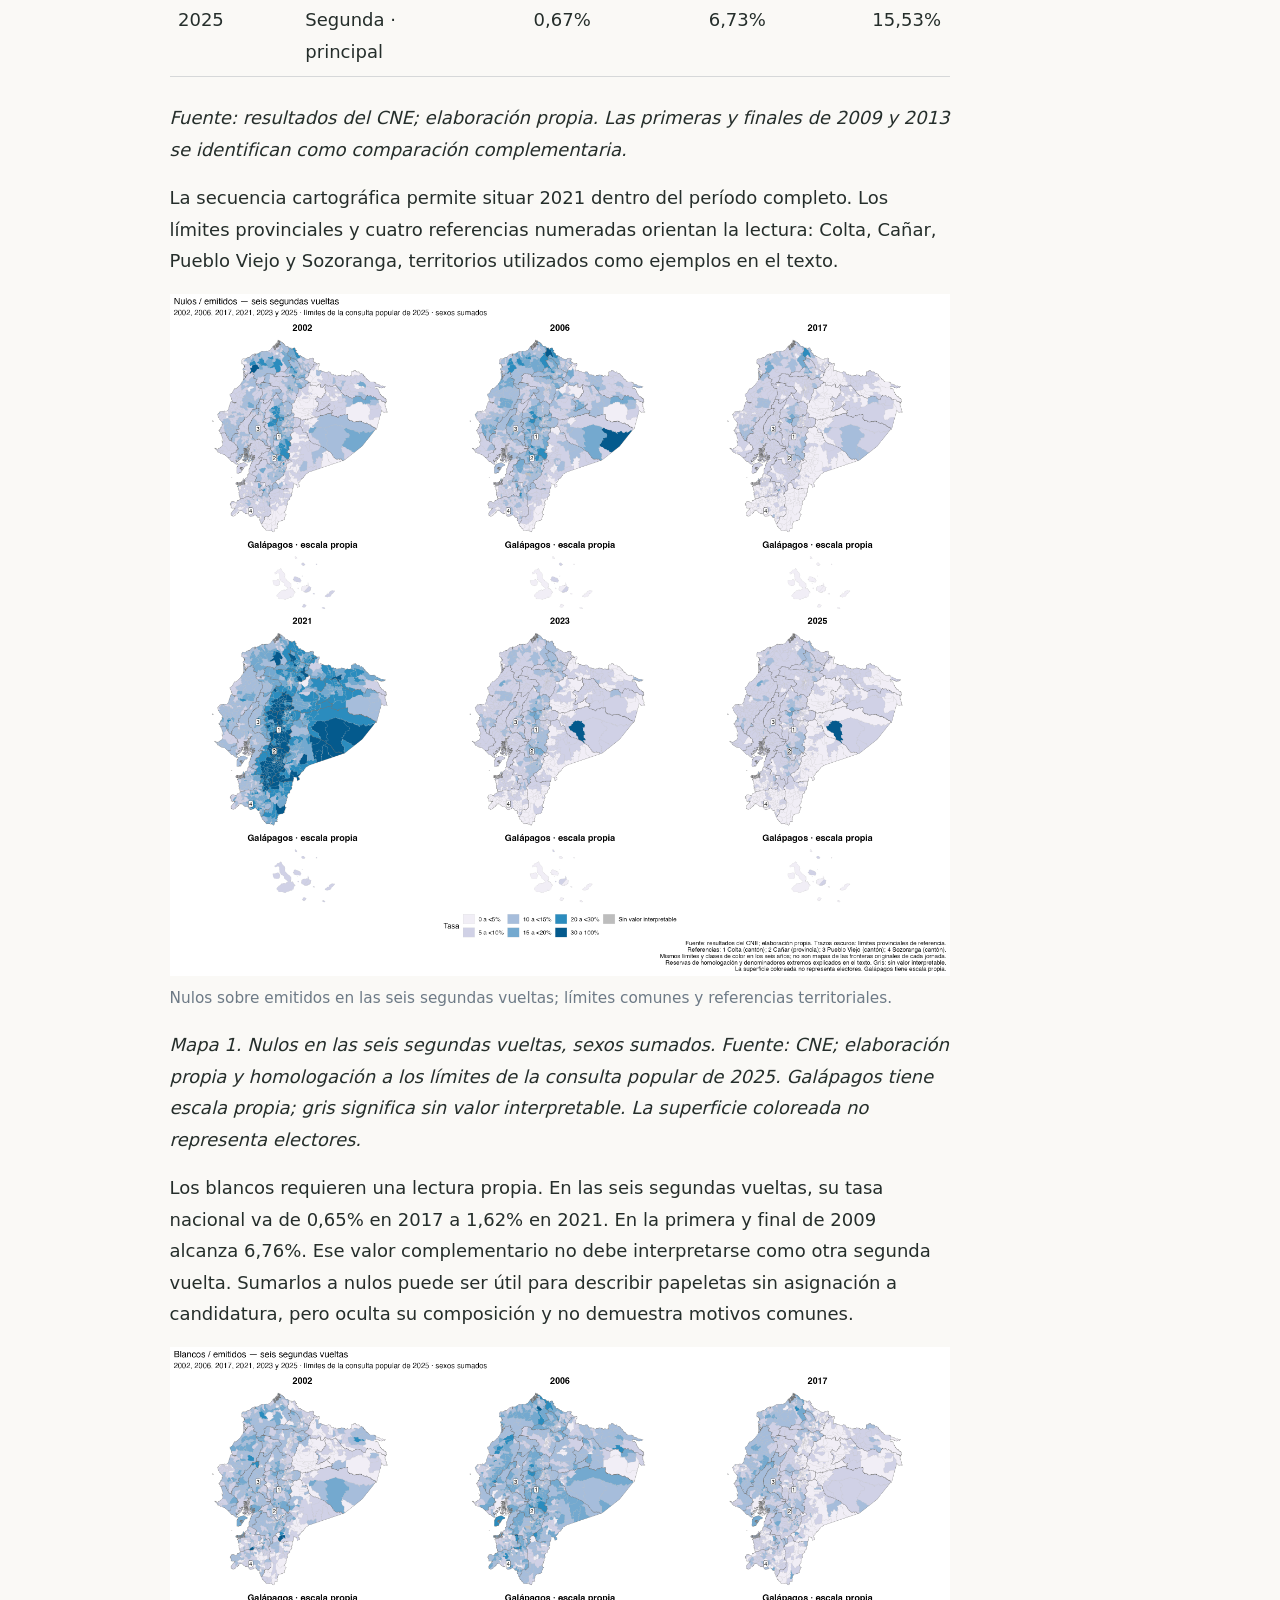
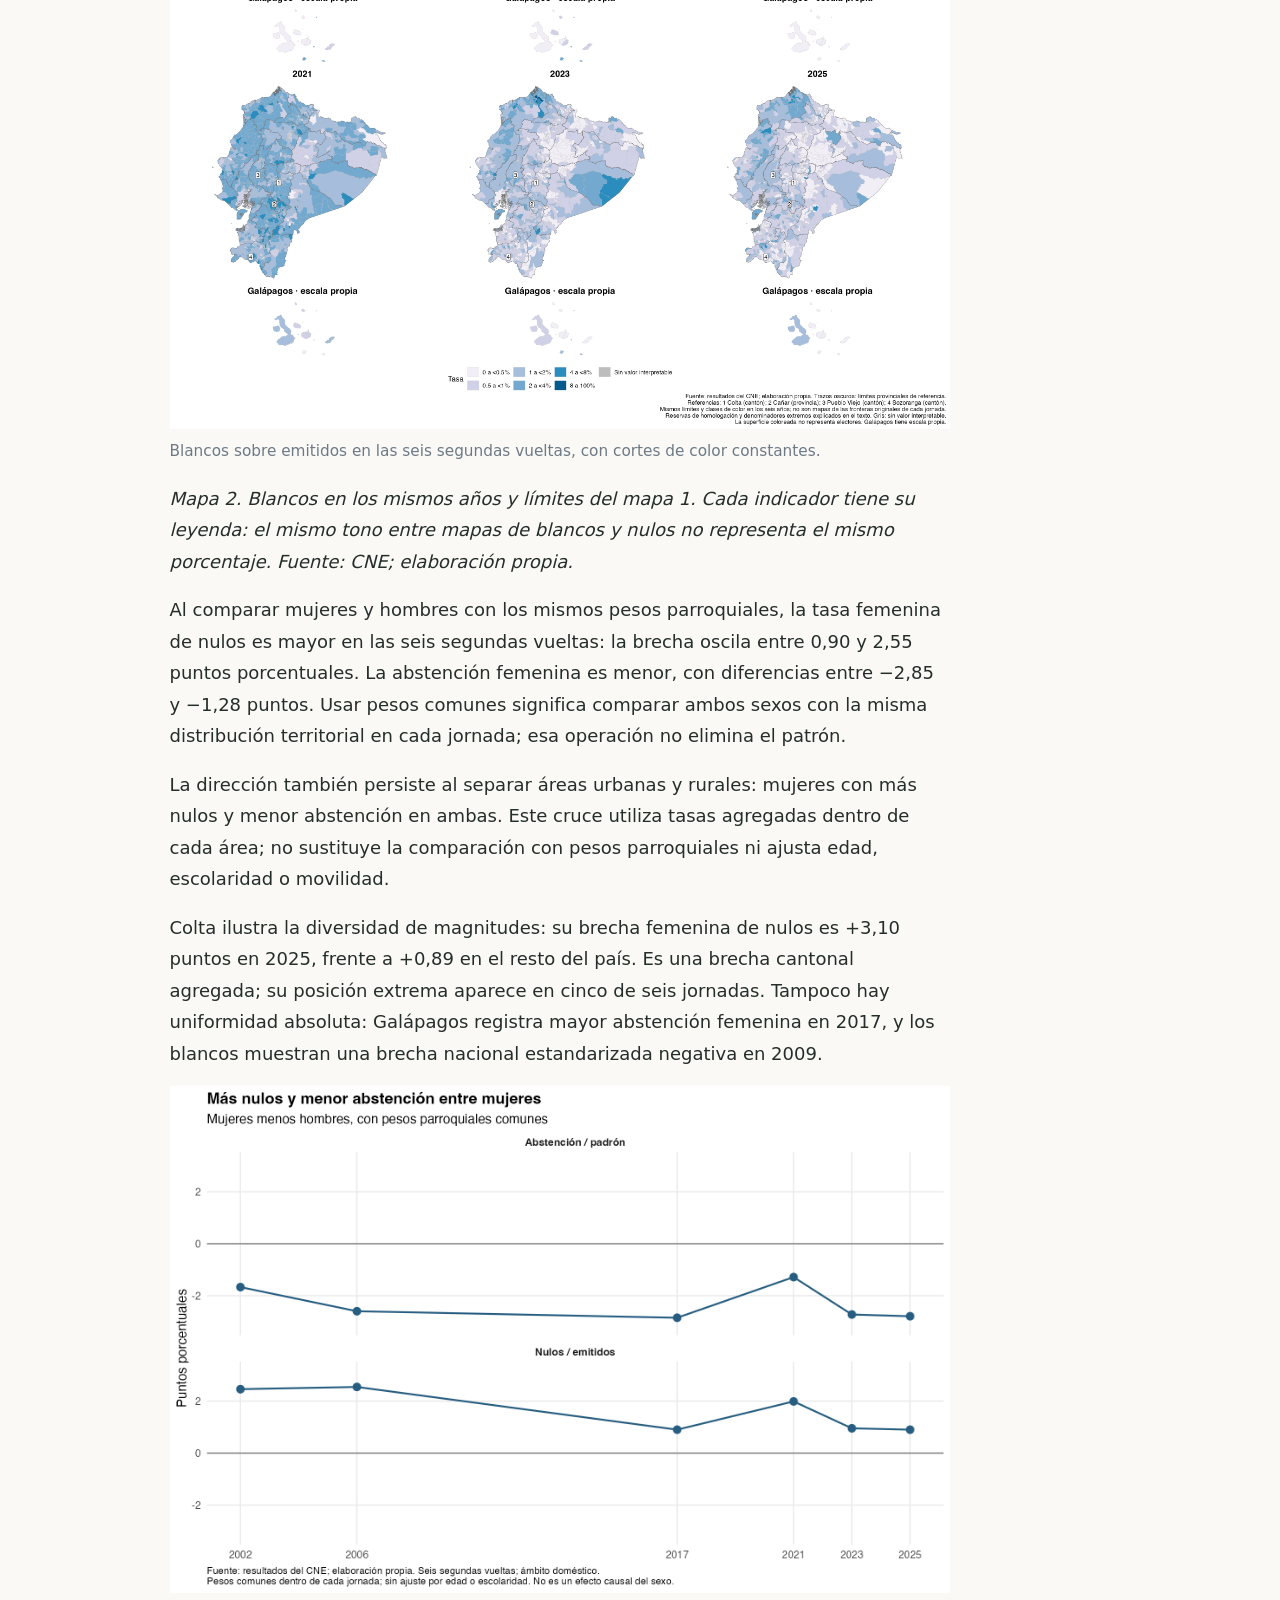
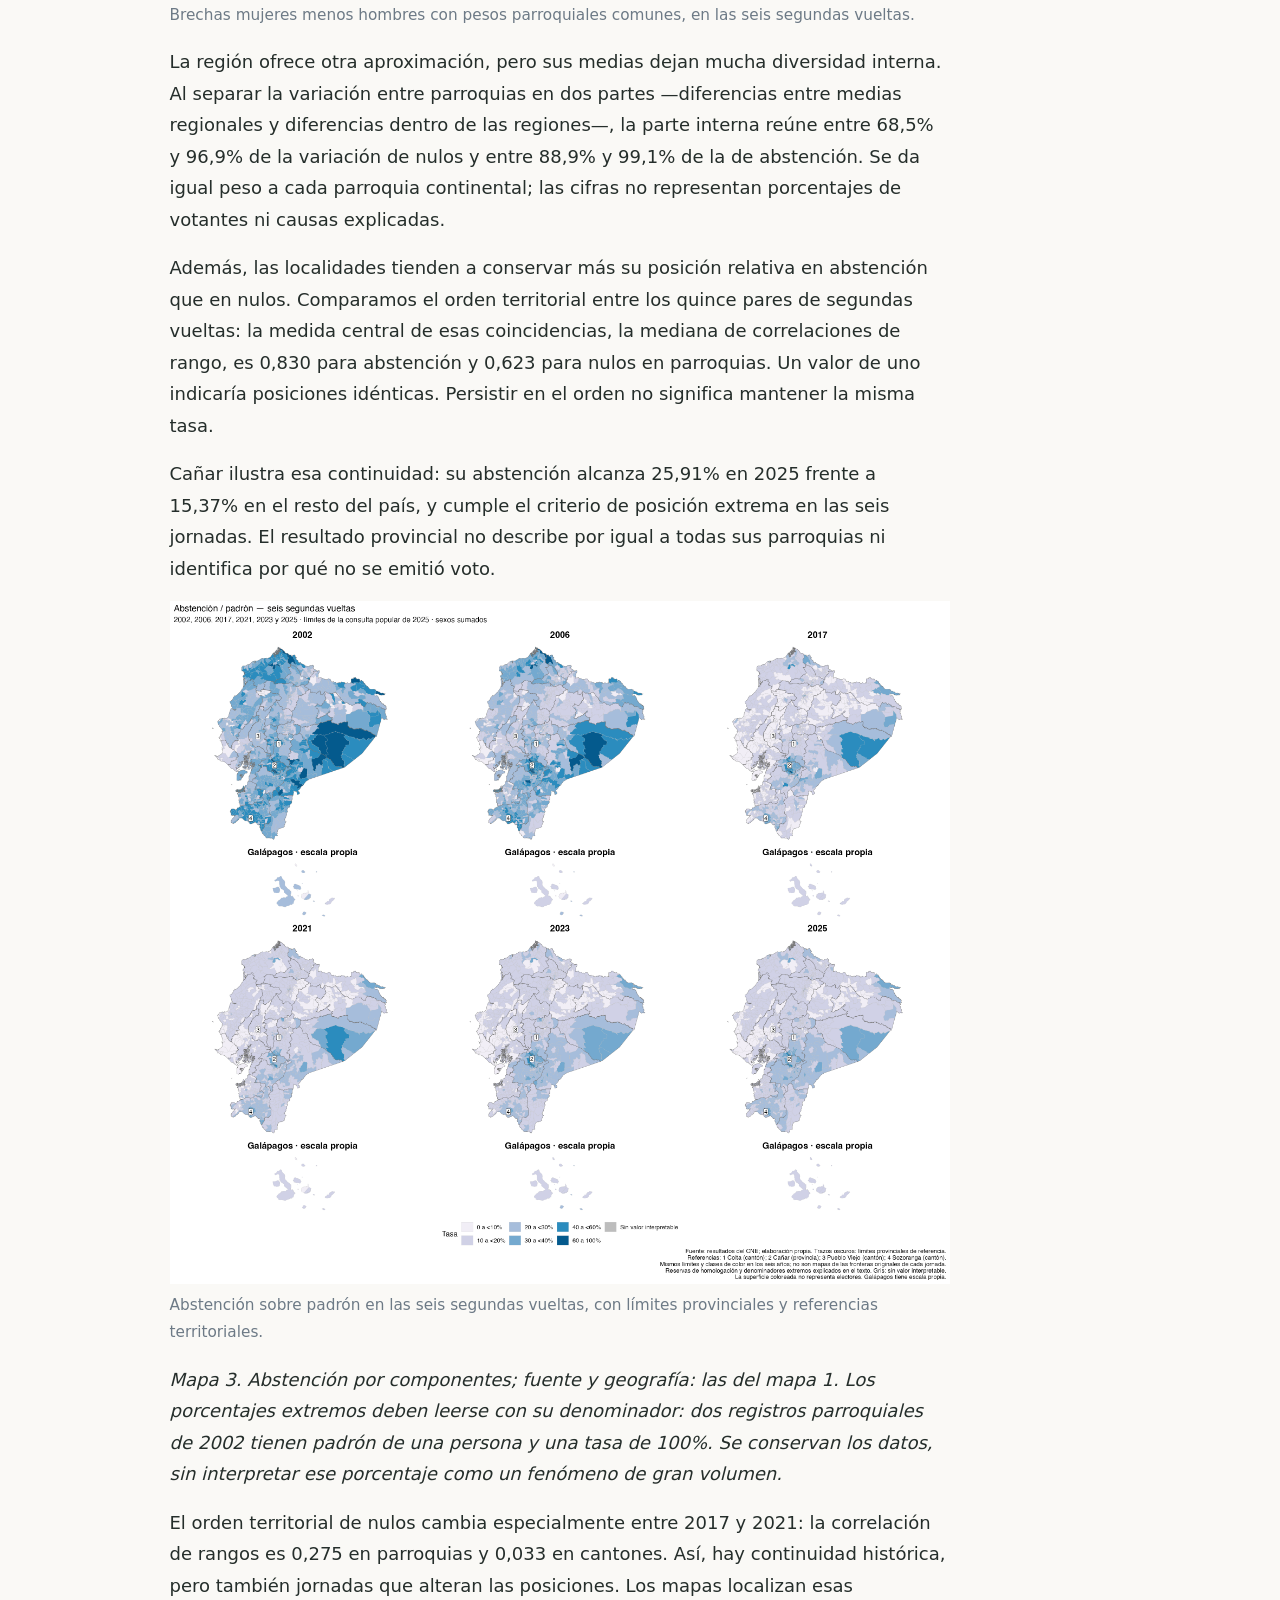
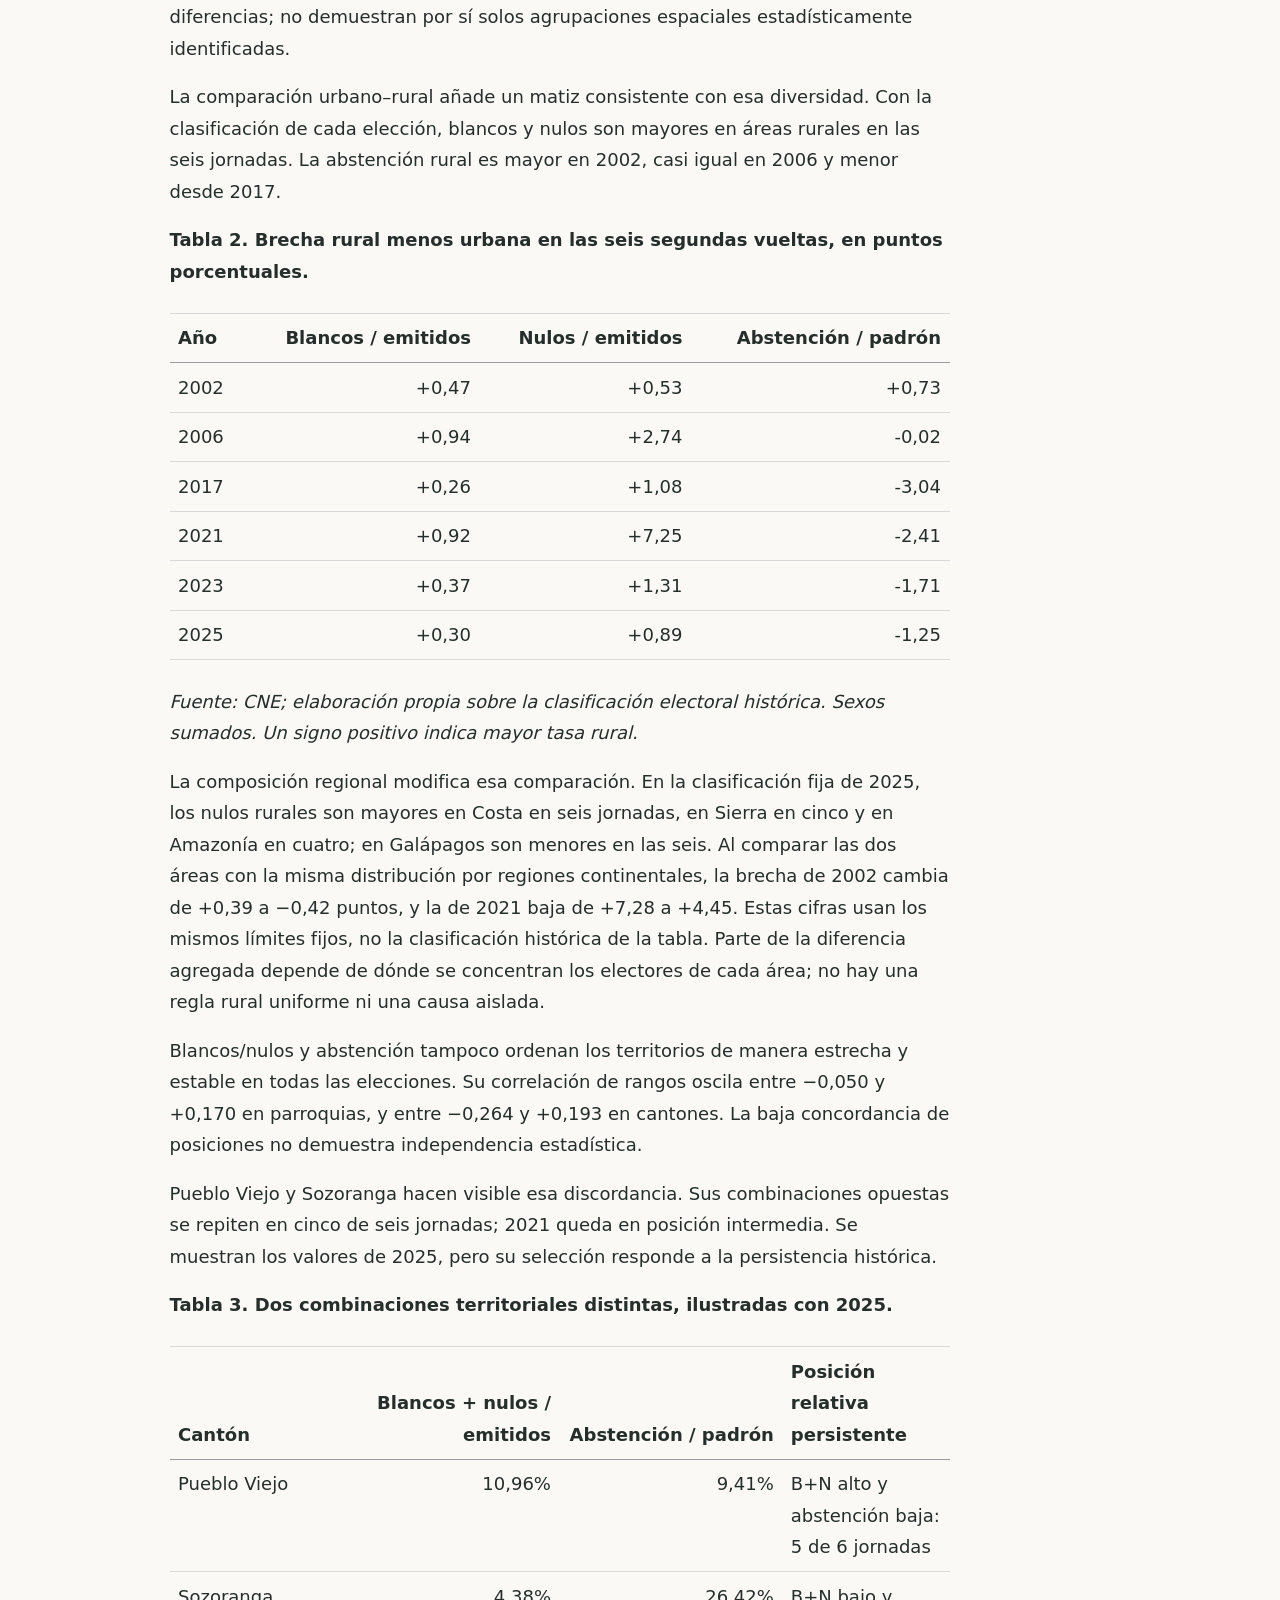
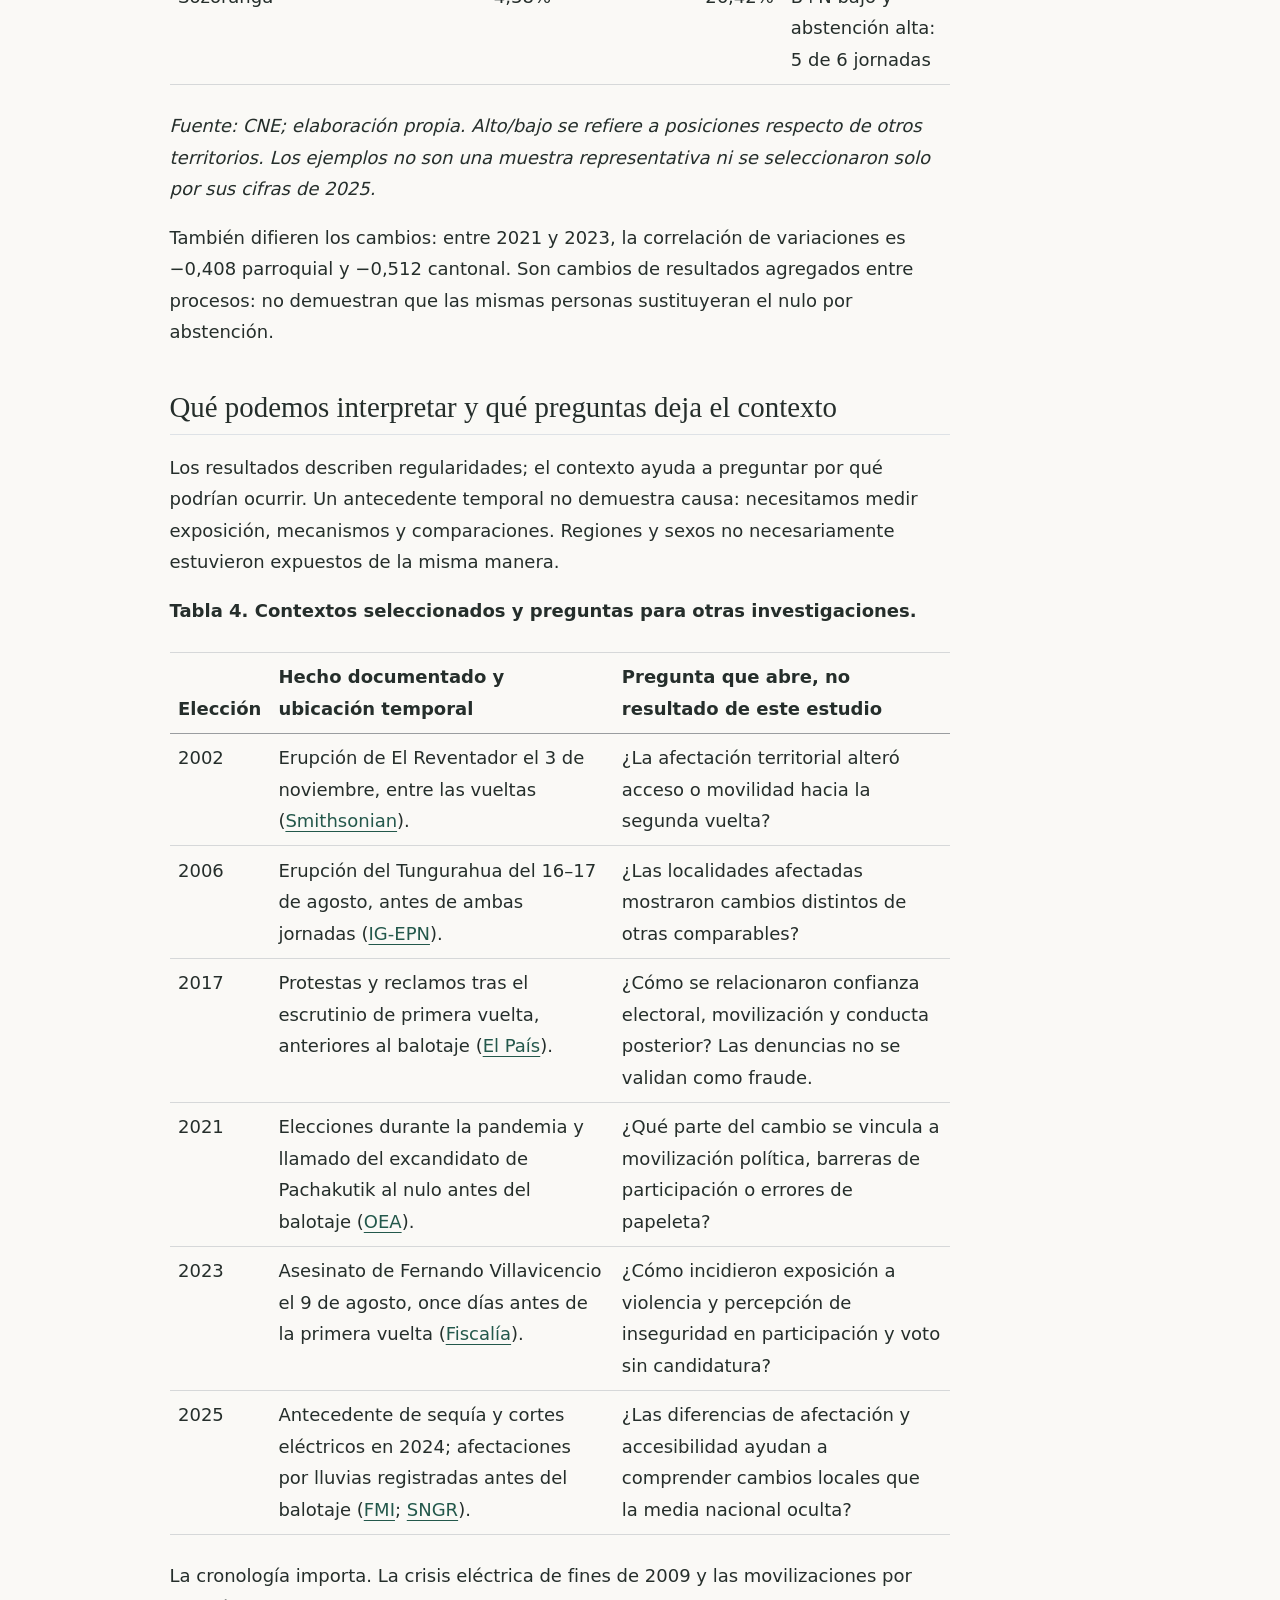
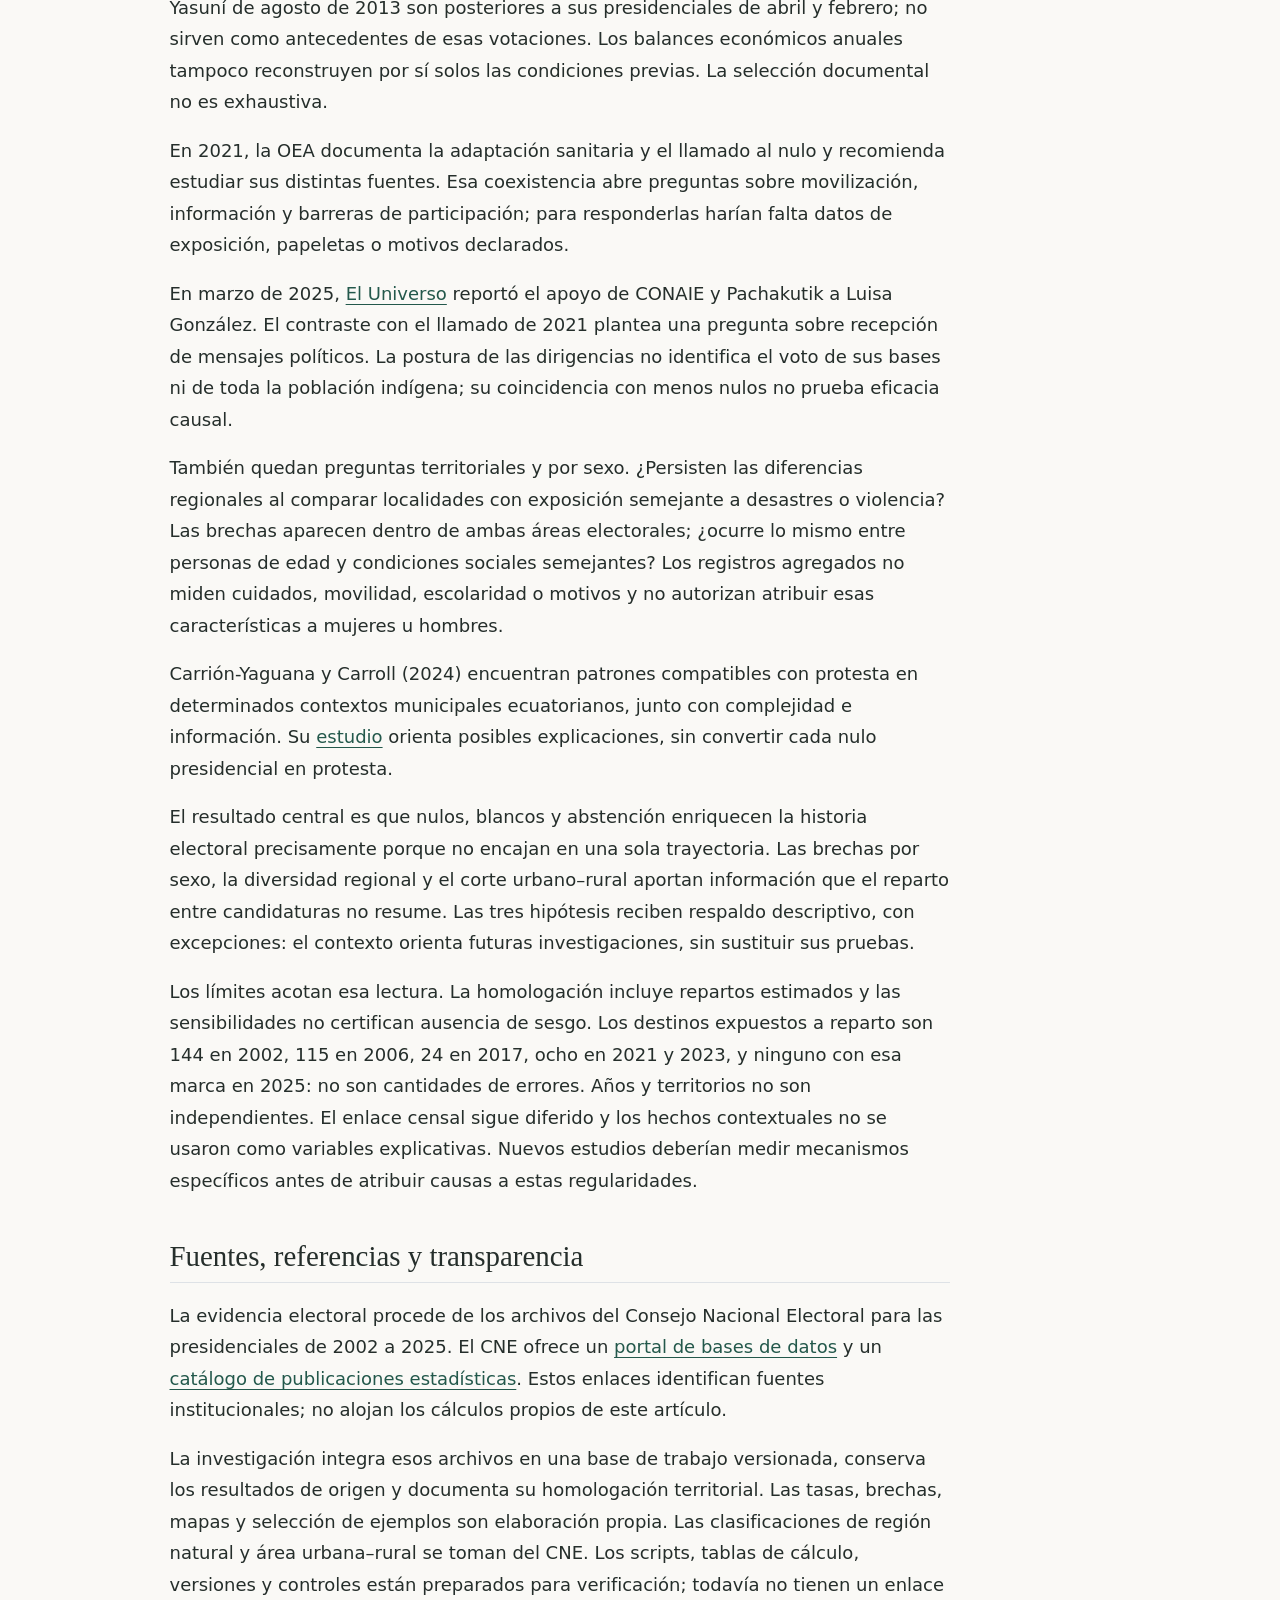
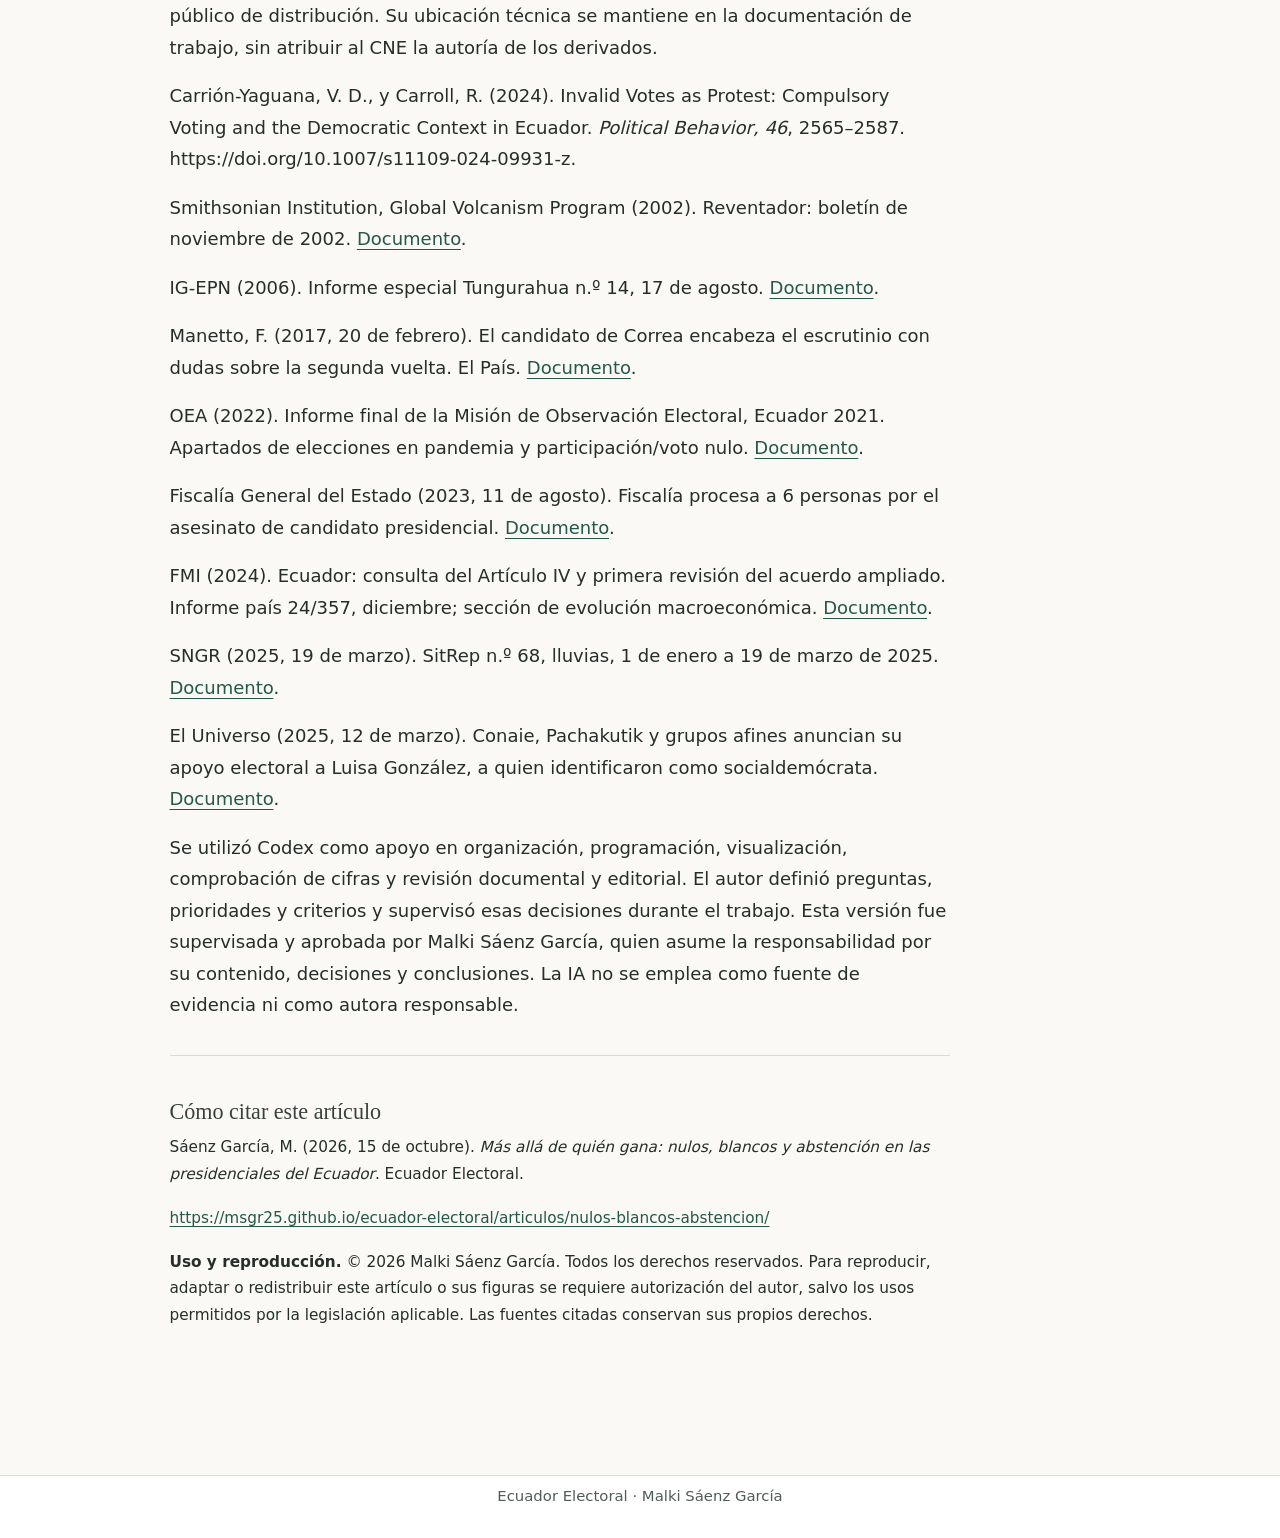
==== commit b607959d: "Aplicar el logo a la lectura de presidenciales" ====
--- a/articulos/nulos-blancos-abstencion/index.html
+++ b/articulos/nulos-blancos-abstencion/index.html
@@ -85,11 +85,11 @@
       <div class="navbar-container container-fluid">
       <div class="navbar-brand-container mx-auto">
     <a href="../../index.html" class="navbar-brand navbar-brand-logo">
-    <img src="../../assets/simbolo-paginas.svg" alt="Páginas abiertas" class="navbar-logo light-content">
-    <img src="../../assets/simbolo-paginas.svg" alt="Páginas abiertas" class="navbar-logo dark-content">
+    <img src="../../assets/logotipo-ecuador-electoral.svg" alt="Ecuador Electoral" class="navbar-logo light-content">
+    <img src="../../assets/logotipo-ecuador-electoral.svg" alt="Ecuador Electoral" class="navbar-logo dark-content">
     </a>
     <a class="navbar-brand" href="../../index.html">
-    <span class="navbar-title">Ecuador Electoral<span class="lema-sitio">Lecturas de la historia electoral ecuatoriana, al margen de la agenda del momento.</span></span>
+    <span class="navbar-title"><span class="lema-sitio">Lecturas de la historia electoral ecuatoriana, al margen de la agenda del momento.</span></span>
     </a>
   </div>
           <button class="navbar-toggler" type="button" data-bs-toggle="collapse" data-bs-target="#navbarCollapse" aria-controls="navbarCollapse" role="menu" aria-expanded="false" aria-label="Navegación de palanca" onclick="if (window.quartoToggleHeadroom) { window.quartoToggleHeadroom(); }">
--- a/estilos.css
+++ b/estilos.css
@@ -69,3 +69,19 @@
   .lema-sitio { font-size: .8125rem; line-height: 1.45; }
   .portada-lecturas main { padding-top: 1rem; }
 }
+
+/* Identidad aprobada el 30-10-2026; incorporación web 04-11-2026. */
+.navbar-brand-container { align-items: center; gap: 1.1rem; max-width: calc(100% - 190px); }
+.navbar-brand.navbar-brand-logo { margin: 0; flex: 0 0 auto; }
+.navbar-brand img { width: 224px; height: auto; max-height: none; margin: 0; mix-blend-mode: multiply; }
+.navbar-brand:not(.navbar-brand-logo) { margin: 0; max-width: 410px; }
+.lema-sitio { margin-top: 0; }
+@media (max-width: 991.98px) {
+  .navbar-brand-container { max-width: calc(100% - 64px); }
+}
+@media (max-width: 600px) {
+  .navbar-brand-container { flex-direction: column; align-items: flex-start; gap: .55rem; }
+  .navbar-brand img { width: 190px; }
+  .navbar-brand:not(.navbar-brand-logo) { max-width: 100%; }
+  .lema-sitio { max-width: 36ch; }
+}
